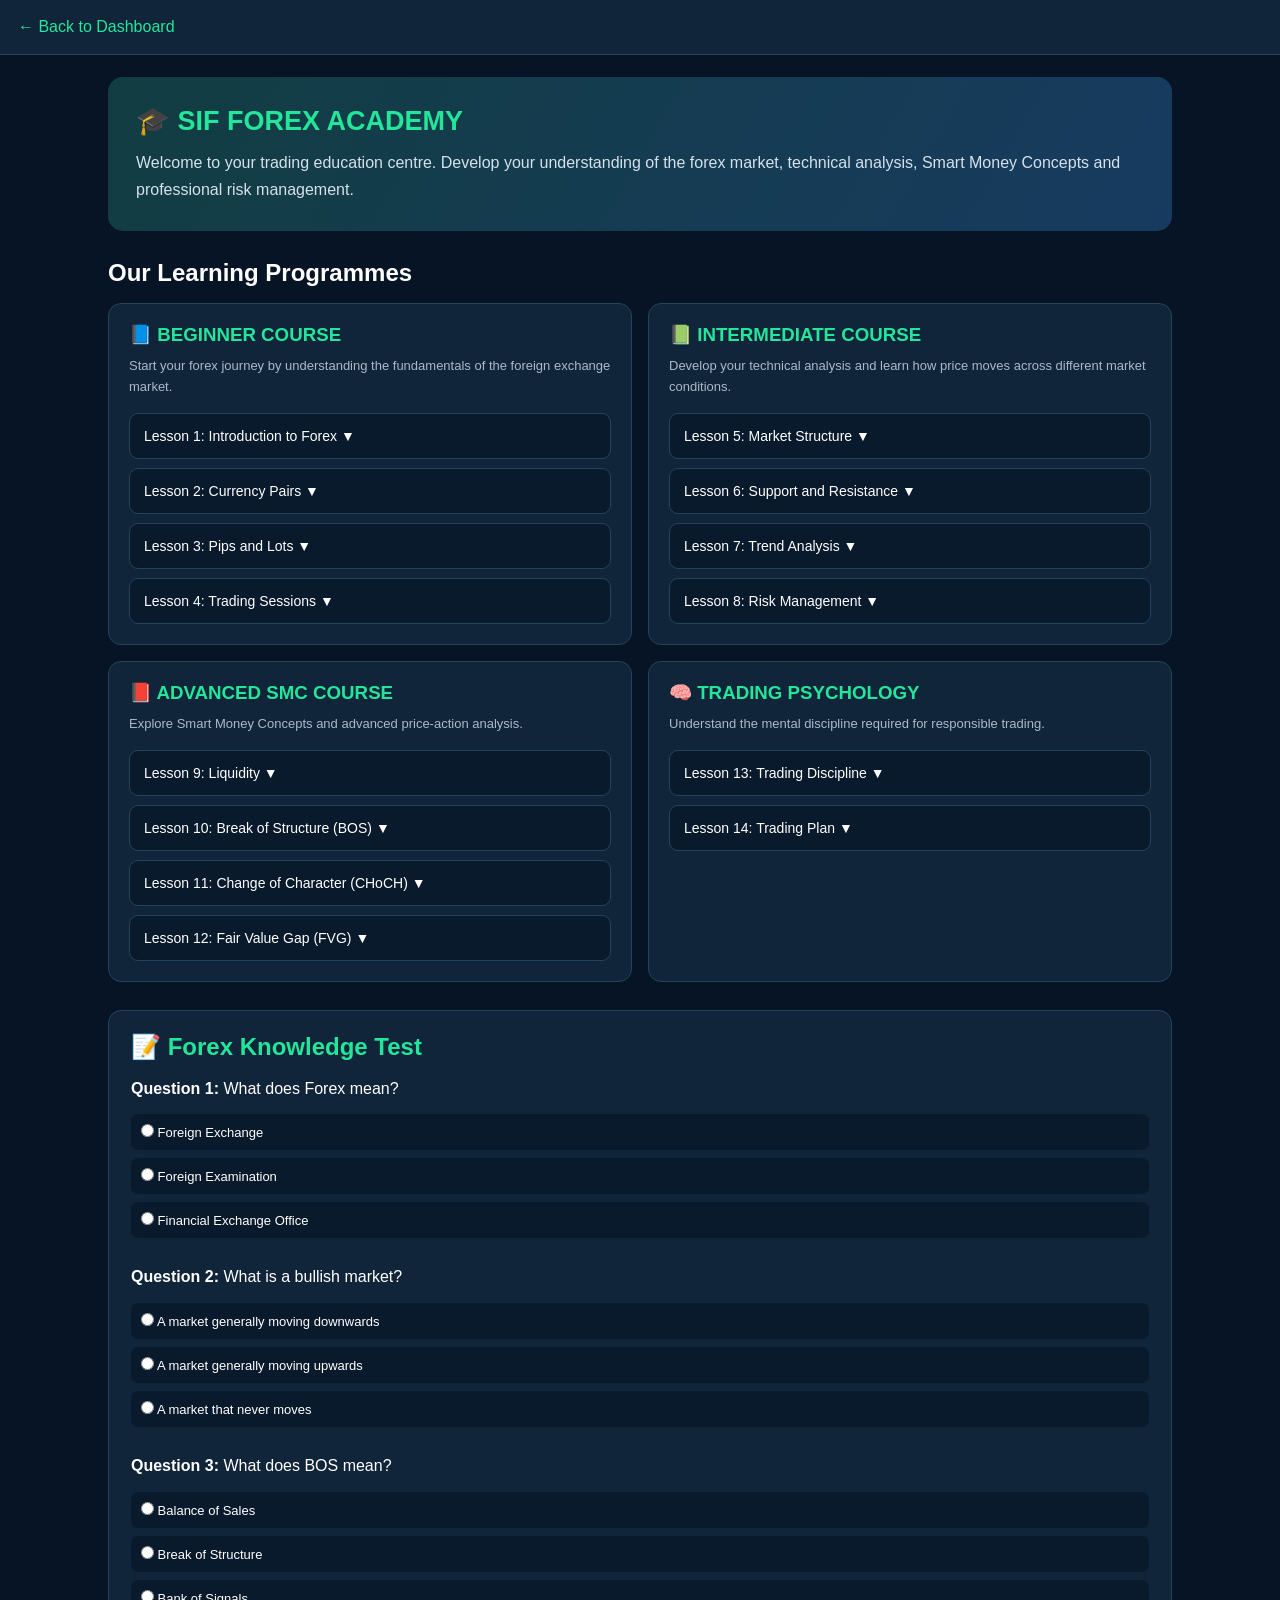
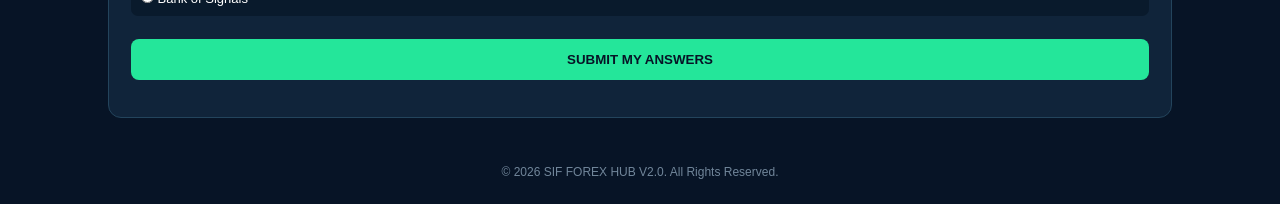
==== academy.html @ 12d7d097 "Add files via upload" ====
<!DOCTYPE html>
<html lang="en">
<head>
<meta charset="UTF-8">
<meta name="viewport" content="width=device-width, initial-scale=1.0">

<title>Forex Academy | SIF FOREX HUB</title>

<style>
* {
    margin: 0;
    padding: 0;
    box-sizing: border-box;
    font-family: Arial, sans-serif;
}

body {
    background: #071426;
    color: white;
}

header {
    background: #10243a;
    padding: 18px;
    border-bottom: 1px solid #23445c;
}

header a {
    color: #24e69a;
    text-decoration: none;
}

.container {
    max-width: 1100px;
    margin: auto;
    padding: 22px 18px;
}

.hero {
    background: linear-gradient(120deg, #123d42, #173b60);
    padding: 28px;
    border-radius: 15px;
    margin-bottom: 28px;
}

.hero h1 {
    color: #24e69a;
    font-size: 27px;
    margin-bottom: 12px;
}

.hero p {
    color: #d5e1eb;
    line-height: 1.7;
}

.section-title {
    margin: 28px 0 16px;
}

.courses {
    display: grid;
    grid-template-columns: repeat(2, 1fr);
    gap: 16px;
}

.course {
    background: #10243a;
    border: 1px solid #23445c;
    border-radius: 13px;
    padding: 20px;
}

.course h3 {
    color: #24e69a;
    margin-bottom: 10px;
}

.course p {
    color: #aabaca;
    font-size: 13px;
    line-height: 1.6;
    margin-bottom: 15px;
}

.lesson {
    background: #091a2c;
    border: 1px solid #23445c;
    border-radius: 9px;
    margin-top: 9px;
    overflow: hidden;
}

.lesson button {
    width: 100%;
    padding: 14px;
    border: none;
    background: transparent;
    color: white;
    text-align: left;
    font-size: 14px;
    cursor: pointer;
}

.lesson button:hover {
    color: #24e69a;
}

.content {
    display: none;
    padding: 14px;
    color: #bdcbd8;
    font-size: 13px;
    line-height: 1.8;
    border-top: 1px solid #23445c;
}

.content h4 {
    color: #24e69a;
    margin: 12px 0 5px;
}

.content ul {
    padding-left: 20px;
}

.quiz {
    background: #10243a;
    padding: 22px;
    border-radius: 13px;
    border: 1px solid #23445c;
    margin-top: 28px;
}

.quiz h2 {
    color: #24e69a;
    margin-bottom: 15px;
}

.quiz p {
    margin-bottom: 13px;
    line-height: 1.6;
}

.quiz label {
    display: block;
    padding: 10px;
    background: #091a2c;
    border-radius: 7px;
    margin: 8px 0;
    cursor: pointer;
    font-size: 13px;
}

.quiz button {
    background: #24e69a;
    color: #071426;
    border: none;
    padding: 13px;
    border-radius: 8px;
    font-weight: bold;
    margin-top: 15px;
    width: 100%;
}

#quizResult {
    margin-top: 15px;
    color: #24e69a;
    line-height: 1.6;
}

footer {
    text-align: center;
    padding: 25px;
    color: #71869a;
    font-size: 12px;
}

@media(max-width:650px) {
    .courses {
        grid-template-columns: 1fr;
    }

    .hero h1 {
        font-size: 23px;
    }
}
</style>
</head>

<body>

<header>
    <a href="dashboard.html">← Back to Dashboard</a>
</header>

<div class="container">

<section class="hero">

    <h1>🎓 SIF FOREX ACADEMY</h1>

    <p>
        Welcome to your trading education centre.
        Develop your understanding of the forex market,
        technical analysis, Smart Money Concepts and
        professional risk management.
    </p>

</section>

<h2 class="section-title">Our Learning Programmes</h2>

<div class="courses">

<!-- BEGINNER -->

<div class="course">

<h3>📘 BEGINNER COURSE</h3>

<p>
Start your forex journey by understanding the
fundamentals of the foreign exchange market.
</p>

<div class="lesson">
<button onclick="toggleLesson(this)">Lesson 1: Introduction to Forex ▼</button>
<div class="content">
<h4>What is Forex?</h4>
Forex means Foreign Exchange. It is the global market
where currencies are exchanged against one another.

<h4>Example</h4>
EUR/USD represents the euro against the US dollar.

<h4>Important Terms</h4>
<ul>
<li>Currency pairs</li>
<li>Base currency</li>
<li>Quote currency</li>
<li>Spread</li>
<li>Leverage</li>
<li>Broker</li>
</ul>
</div>
</div>

<div class="lesson">
<button onclick="toggleLesson(this)">Lesson 2: Currency Pairs ▼</button>
<div class="content">
<h4>Types of Currency Pairs</h4>
<ul>
<li>Major pairs: EUR/USD, GBP/USD, USD/JPY.</li>
<li>Minor pairs: EUR/GBP, EUR/JPY.</li>
<li>Exotic pairs: USD/NGN and USD/TRY.</li>
</ul>

Currency pairs show the value of one currency
relative to another.
</div>
</div>

<div class="lesson">
<button onclick="toggleLesson(this)">Lesson 3: Pips and Lots ▼</button>
<div class="content">
<h4>What is a Pip?</h4>
A pip is a standard unit used to measure price movement.

<h4>What is a Lot?</h4>
A lot describes the size of a forex trade.

<ul>
<li>Standard lot: 100,000 units.</li>
<li>Mini lot: 10,000 units.</li>
<li>Micro lot: 1,000 units.</li>
</ul>
</div>
</div>

<div class="lesson">
<button onclick="toggleLesson(this)">Lesson 4: Trading Sessions ▼</button>
<div class="content">
The four commonly discussed forex trading sessions are:

<ul>
<li>Sydney session.</li>
<li>Tokyo session.</li>
<li>London session.</li>
<li>New York session.</li>
</ul>

Session opening times change with daylight saving
time and should be checked against the relevant
market calendar.
</div>
</div>

</div>

<!-- INTERMEDIATE -->

<div class="course">

<h3>📗 INTERMEDIATE COURSE</h3>

<p>
Develop your technical analysis and learn how
price moves across different market conditions.
</p>

<div class="lesson">
<button onclick="toggleLesson(this)">Lesson 5: Market Structure ▼</button>
<div class="content">
<h4>What is Market Structure?</h4>
Market structure describes how price forms
swing highs and swing lows.

<h4>Uptrend</h4>
Higher Highs (HH) and Higher Lows (HL).

<h4>Downtrend</h4>
Lower Highs (LH) and Lower Lows (LL).

<h4>Ranging Market</h4>
Price moves between support and resistance
without a clear directional trend.
</div>
</div>

<div class="lesson">
<button onclick="toggleLesson(this)">Lesson 6: Support and Resistance ▼</button>
<div class="content">
<h4>Support</h4>
An area where buying interest has previously
prevented or slowed a decline.

<h4>Resistance</h4>
An area where selling interest has previously
prevented or slowed a rise.

These are zones of interest, not guaranteed
reversal points.
</div>
</div>

<div class="lesson">
<button onclick="toggleLesson(this)">Lesson 7: Trend Analysis ▼</button>
<div class="content">
<h4>Three Market Conditions</h4>
<ul>
<li>Bullish trend: generally rising prices.</li>
<li>Bearish trend: generally falling prices.</li>
<li>Sideways market: price moving within a range.</li>
</ul>

Always consider the timeframe when analysing
market direction.
</div>
</div>

<div class="lesson">
<button onclick="toggleLesson(this)">Lesson 8: Risk Management ▼</button>
<div class="content">
<h4>Why Risk Management Matters</h4>
Risk management helps control potential losses.

Important principles:

<ul>
<li>Know your risk before entering a trade.</li>
<li>Use an appropriate stop loss.</li>
<li>Avoid excessive leverage.</li>
<li>Do not risk money you cannot afford to lose.</li>
<li>Maintain a trading journal.</li>
</ul>
</div>
</div>

</div>

<!-- ADVANCED SMC -->

<div class="course">

<h3>📕 ADVANCED SMC COURSE</h3>

<p>
Explore Smart Money Concepts and advanced
price-action analysis.
</p>

<div class="lesson">
<button onclick="toggleLesson(this)">Lesson 9: Liquidity ▼</button>
<div class="content">
<h4>What is Liquidity?</h4>
In trading analysis, liquidity refers to areas where
orders may be concentrated.

<h4>Common Liquidity Areas</h4>
<ul>
<li>Equal highs.</li>
<li>Equal lows.</li>
<li>Previous day high.</li>
<li>Previous day low.</li>
<li>Previous swing highs and lows.</li>
</ul>
</div>
</div>

<div class="lesson">
<button onclick="toggleLesson(this)">Lesson 10: Break of Structure (BOS) ▼</button>
<div class="content">
<h4>What is BOS?</h4>
Break of Structure describes price breaking an
important swing level in the direction of the
existing market structure.

It can provide evidence of continuation,
but context and confirmation matter.
</div>
</div>

<div class="lesson">
<button onclick="toggleLesson(this)">Lesson 11: Change of Character (CHoCH) ▼</button>
<div class="content">
<h4>What is CHoCH?</h4>
Change of Character describes a potential
shift in price behaviour when price breaks
a significant swing point against the previous
direction.

It may indicate a possible change in market
direction, but does not guarantee one.
</div>
</div>

<div class="lesson">
<button onclick="toggleLesson(this)">Lesson 12: Fair Value Gap (FVG) ▼</button>
<div class="content">
<h4>What is FVG?</h4>
A Fair Value Gap is a three-candle price pattern
that traders interpret as an imbalance in price
delivery.

<h4>Types</h4>
<ul>
<li>Bullish FVG.</li>
<li>Bearish FVG.</li>
</ul>

Traders may study these areas as potential
zones of interest.
</div>
</div>

</div>

<!-- PSYCHOLOGY -->

<div class="course">

<h3>🧠 TRADING PSYCHOLOGY</h3>

<p>
Understand the mental discipline required
for responsible trading.
</p>

<div class="lesson">
<button onclick="toggleLesson(this)">Lesson 13: Trading Discipline ▼</button>
<div class="content">
Discipline means following a trading plan
rather than making emotional decisions.

Important habits:

<ul>
<li>Follow your trading rules.</li>
<li>Avoid revenge trading.</li>
<li>Accept that losses are part of trading.</li>
<li>Do not chase the market.</li>
<li>Review your performance regularly.</li>
</ul>
</div>
</div>

<div class="lesson">
<button onclick="toggleLesson(this)">Lesson 14: Trading Plan ▼</button>
<div class="content">
A trading plan should contain:

<ul>
<li>Trading strategy.</li>
<li>Preferred currency pairs.</li>
<li>Trading sessions.</li>
<li>Entry conditions.</li>
<li>Stop-loss rules.</li>
<li>Take-profit rules.</li>
<li>Risk limits.</li>
</ul>
</div>
</div>

</div>

</div>

<!-- QUIZ -->

<section class="quiz">

<h2>📝 Forex Knowledge Test</h2>

<p><strong>Question 1:</strong> What does Forex mean?</p>

<label>
<input type="radio" name="q1" value="a">
 Foreign Exchange
</label>

<label>
<input type="radio" name="q1" value="b">
 Foreign Examination
</label>

<label>
<input type="radio" name="q1" value="c">
 Financial Exchange Office
</label>

<br>

<p><strong>Question 2:</strong> What is a bullish market?</p>

<label>
<input type="radio" name="q2" value="a">
 A market generally moving downwards
</label>

<label>
<input type="radio" name="q2" value="b">
 A market generally moving upwards
</label>

<label>
<input type="radio" name="q2" value="c">
 A market that never moves
</label>

<br>

<p><strong>Question 3:</strong> What does BOS mean?</p>

<label>
<input type="radio" name="q3" value="a">
 Balance of Sales
</label>

<label>
<input type="radio" name="q3" value="b">
 Break of Structure
</label>

<label>
<input type="radio" name="q3" value="c">
 Bank of Signals
</label>

<button onclick="checkQuiz()">SUBMIT MY ANSWERS</button>

<div id="quizResult"></div>

</section>

</div>

<footer>
© 2026 SIF FOREX HUB V2.0. All Rights Reserved.
</footer>

<script>

function toggleLesson(button) {

    const content = button.nextElementSibling;

    if (content.style.display === "block") {
        content.style.display = "none";
    } else {
        content.style.display = "block";
    }

}

function checkQuiz() {

    const answers = {
        q1: "a",
        q2: "b",
        q3: "b"
    };

    let score = 0;
    let unanswered = 0;

    for (let question in answers) {

        const selected = document.querySelector(
            'input[name="' + question + '"]:checked'
        );

        if (!selected) {
            unanswered++;
        } else if (selected.value === answers[question]) {
            score++;
        }

    }

    const result = document.getElementById("quizResult");

    if (unanswered > 0) {
        result.textContent =
        "Please answer all three questions before submitting.";
        return;
    }

    result.innerHTML =
        "Your Score: <strong>" + score +
        "/3</strong><br>" +
        (score === 3
        ? "Excellent work! You passed this test. 🎉"
        : "Keep studying and try again. Learning takes practice!");

}

</script>

</body>
</html>
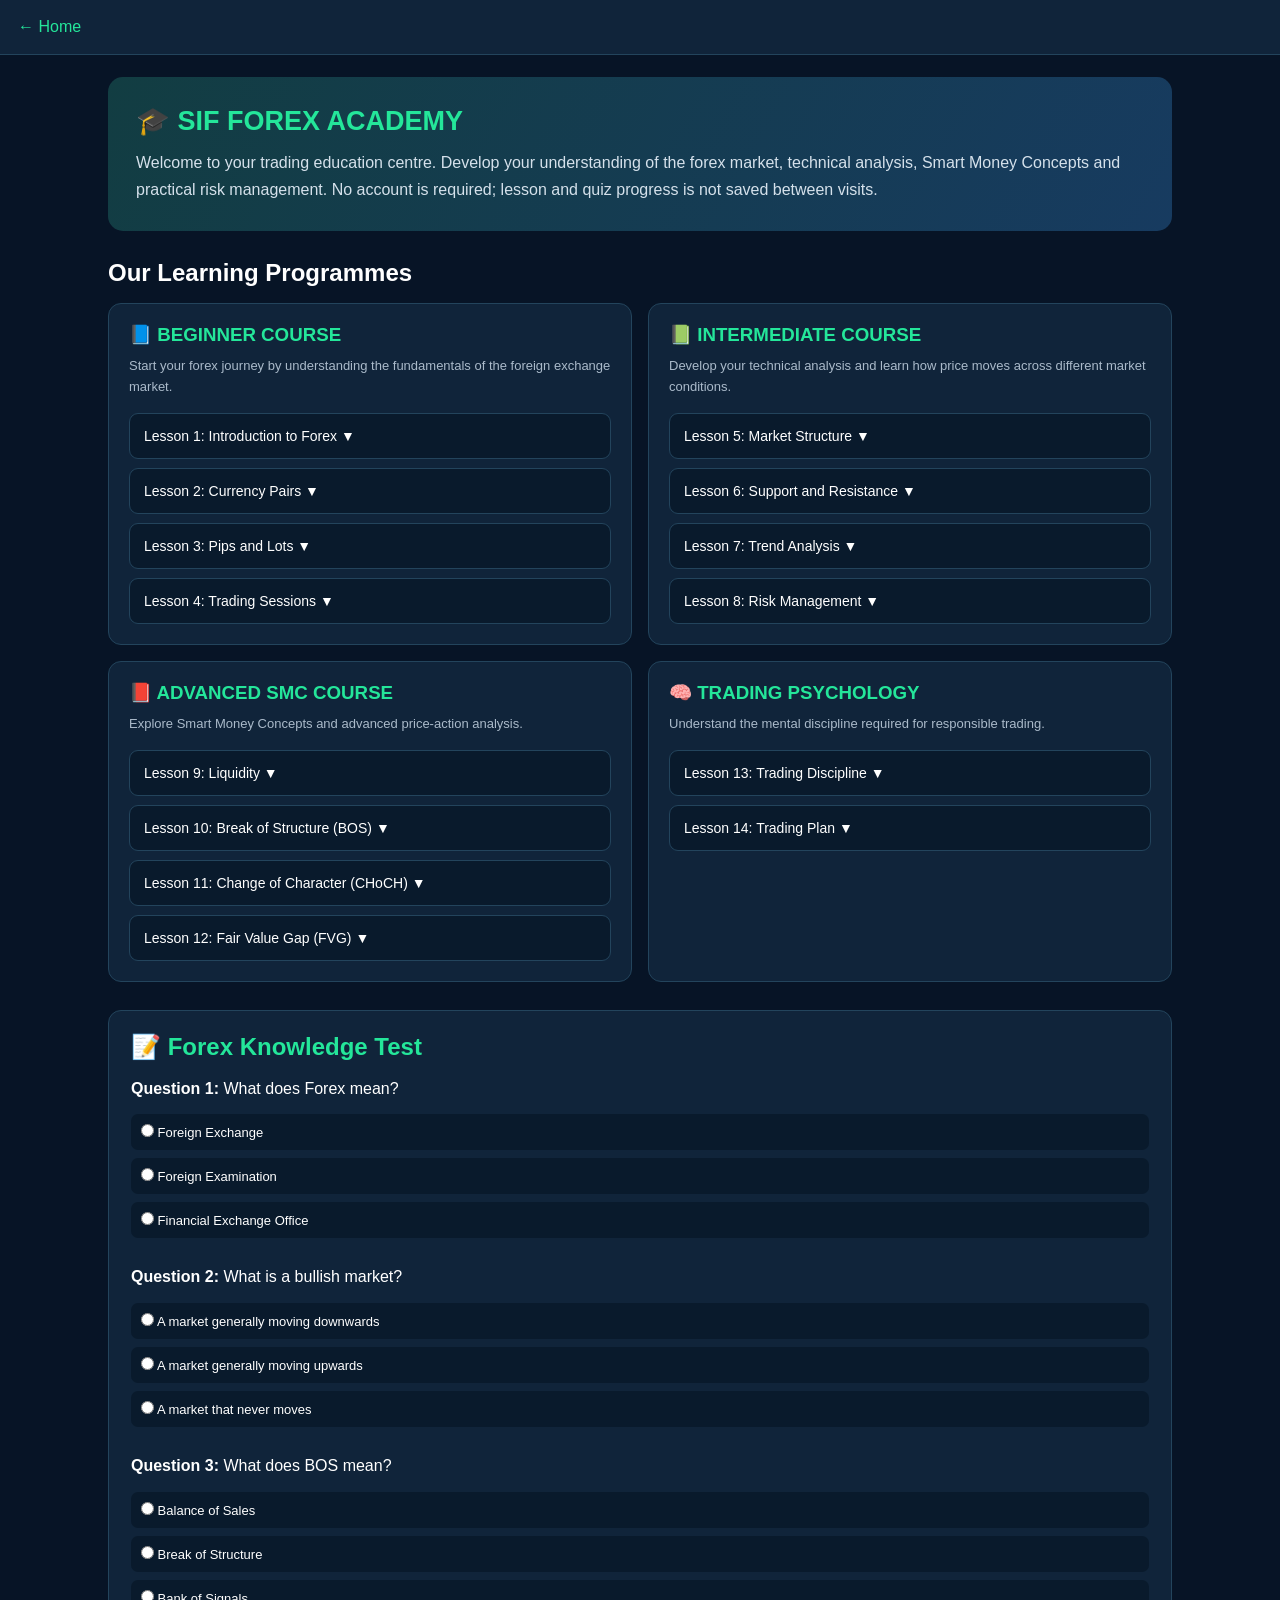
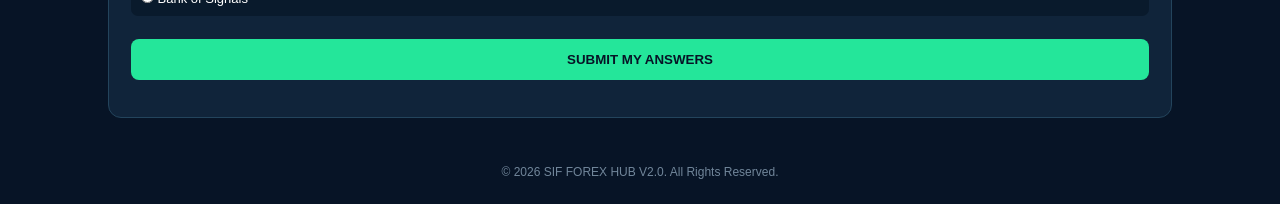
==== commit 09f3fcc0: "Make learning resources guest-accessible and secure account pages" ====
--- a/academy.html
+++ b/academy.html
@@ -191,7 +191,7 @@
 <body>
 
 <header>
-    <a href="dashboard.html">← Back to Dashboard</a>
+    <a href="index.html">← Home</a>
 </header>
 
 <div class="container">
@@ -204,7 +204,8 @@
         Welcome to your trading education centre.
         Develop your understanding of the forex market,
         technical analysis, Smart Money Concepts and
-        professional risk management.
+        practical risk management. No account is required;
+        lesson and quiz progress is not saved between visits.
     </p>
 
 </section>
@@ -569,7 +570,7 @@
 
 <button onclick="checkQuiz()">SUBMIT MY ANSWERS</button>
 
-<div id="quizResult"></div>
+<div id="quizResult" role="status" aria-live="polite" aria-atomic="true"></div>
 
 </section>
 
@@ -582,16 +583,21 @@
 <script>
 
 function toggleLesson(button) {
-
     const content = button.nextElementSibling;
-
-    if (content.style.display === "block") {
-        content.style.display = "none";
-    } else {
-        content.style.display = "block";
-    }
-
-}
+    const isOpen = button.getAttribute("aria-expanded") === "true";
+    button.setAttribute("aria-expanded", String(!isOpen));
+    content.hidden = isOpen;
+    content.style.display = isOpen ? "none" : "block";
+}
+
+document.querySelectorAll(".lesson > button").forEach((button, index) => {
+    const content = button.nextElementSibling;
+    if (!content) return;
+    content.id = "lesson-content-" + (index + 1);
+    content.hidden = true;
+    button.setAttribute("aria-controls", content.id);
+    button.setAttribute("aria-expanded", "false");
+});
 
 function checkQuiz() {
 
@@ -638,4 +644,4 @@
 </script>
 
 </body>
-</html>+</html>
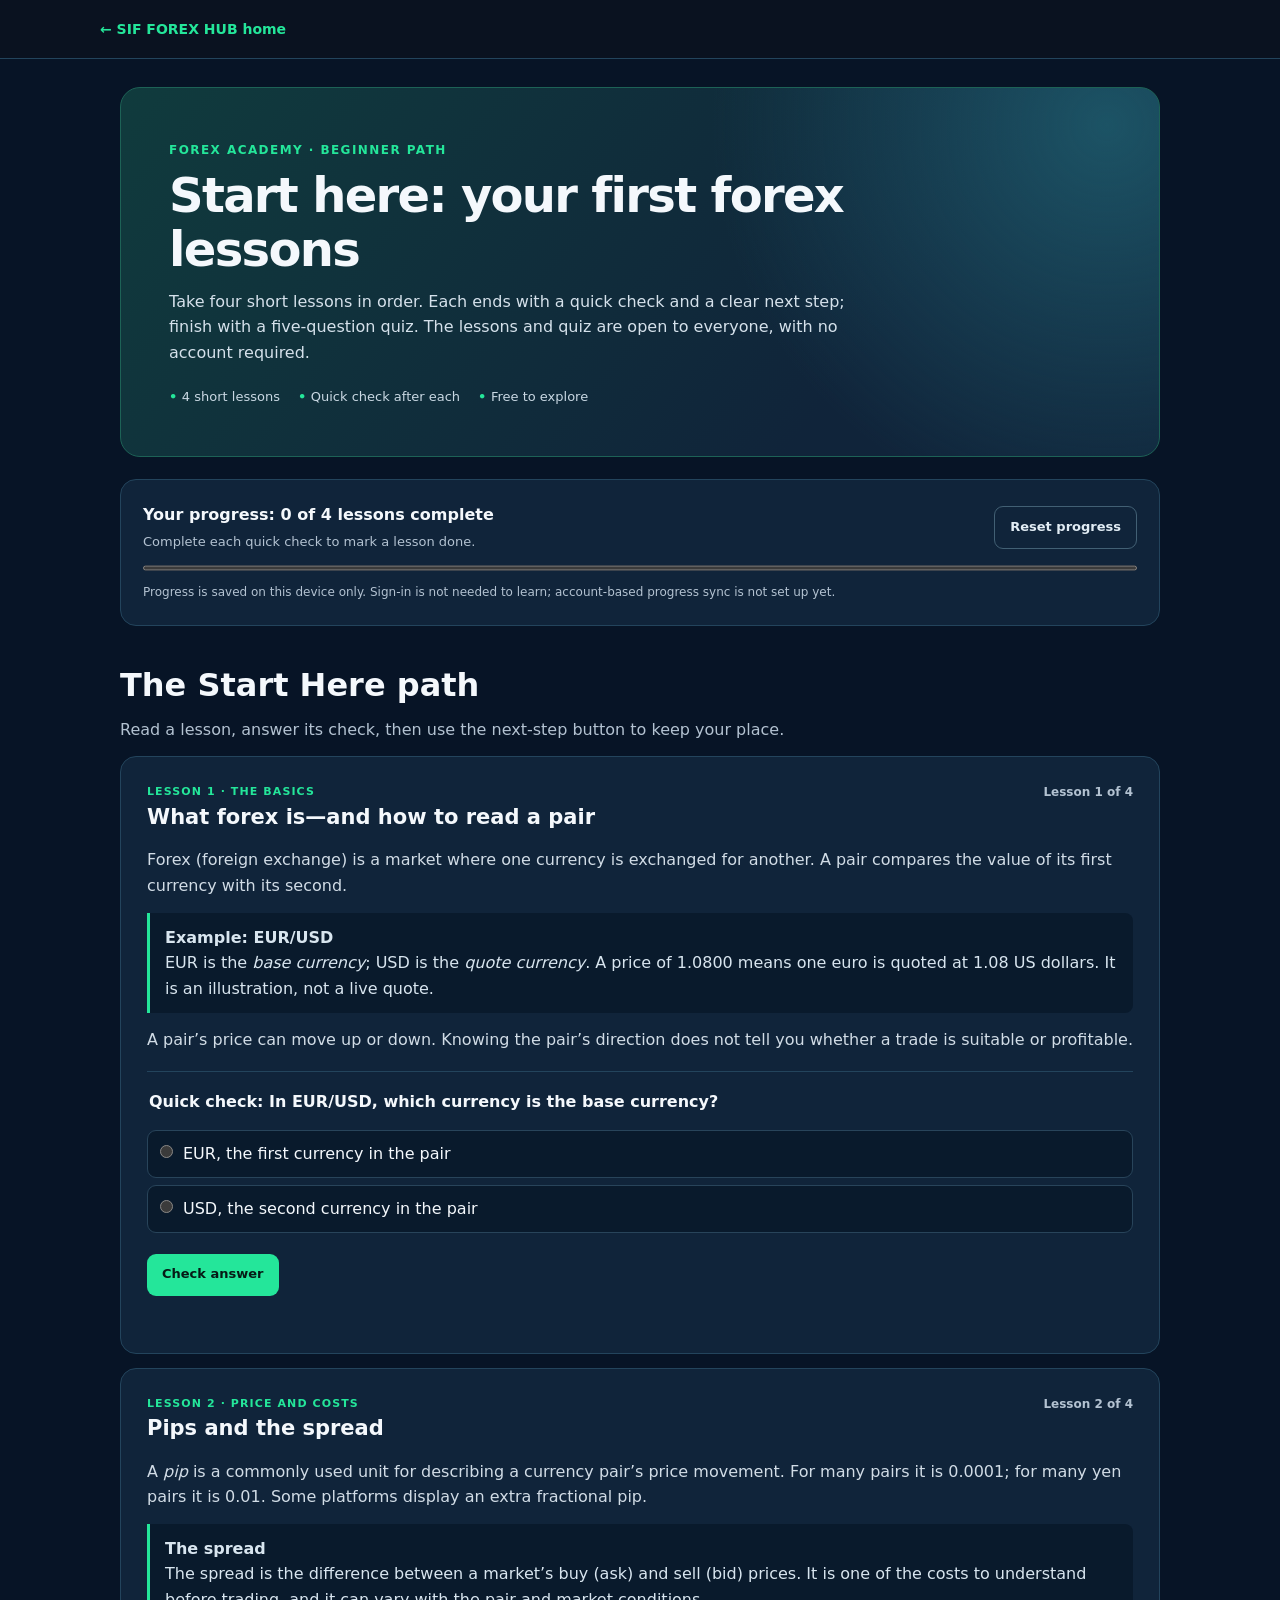
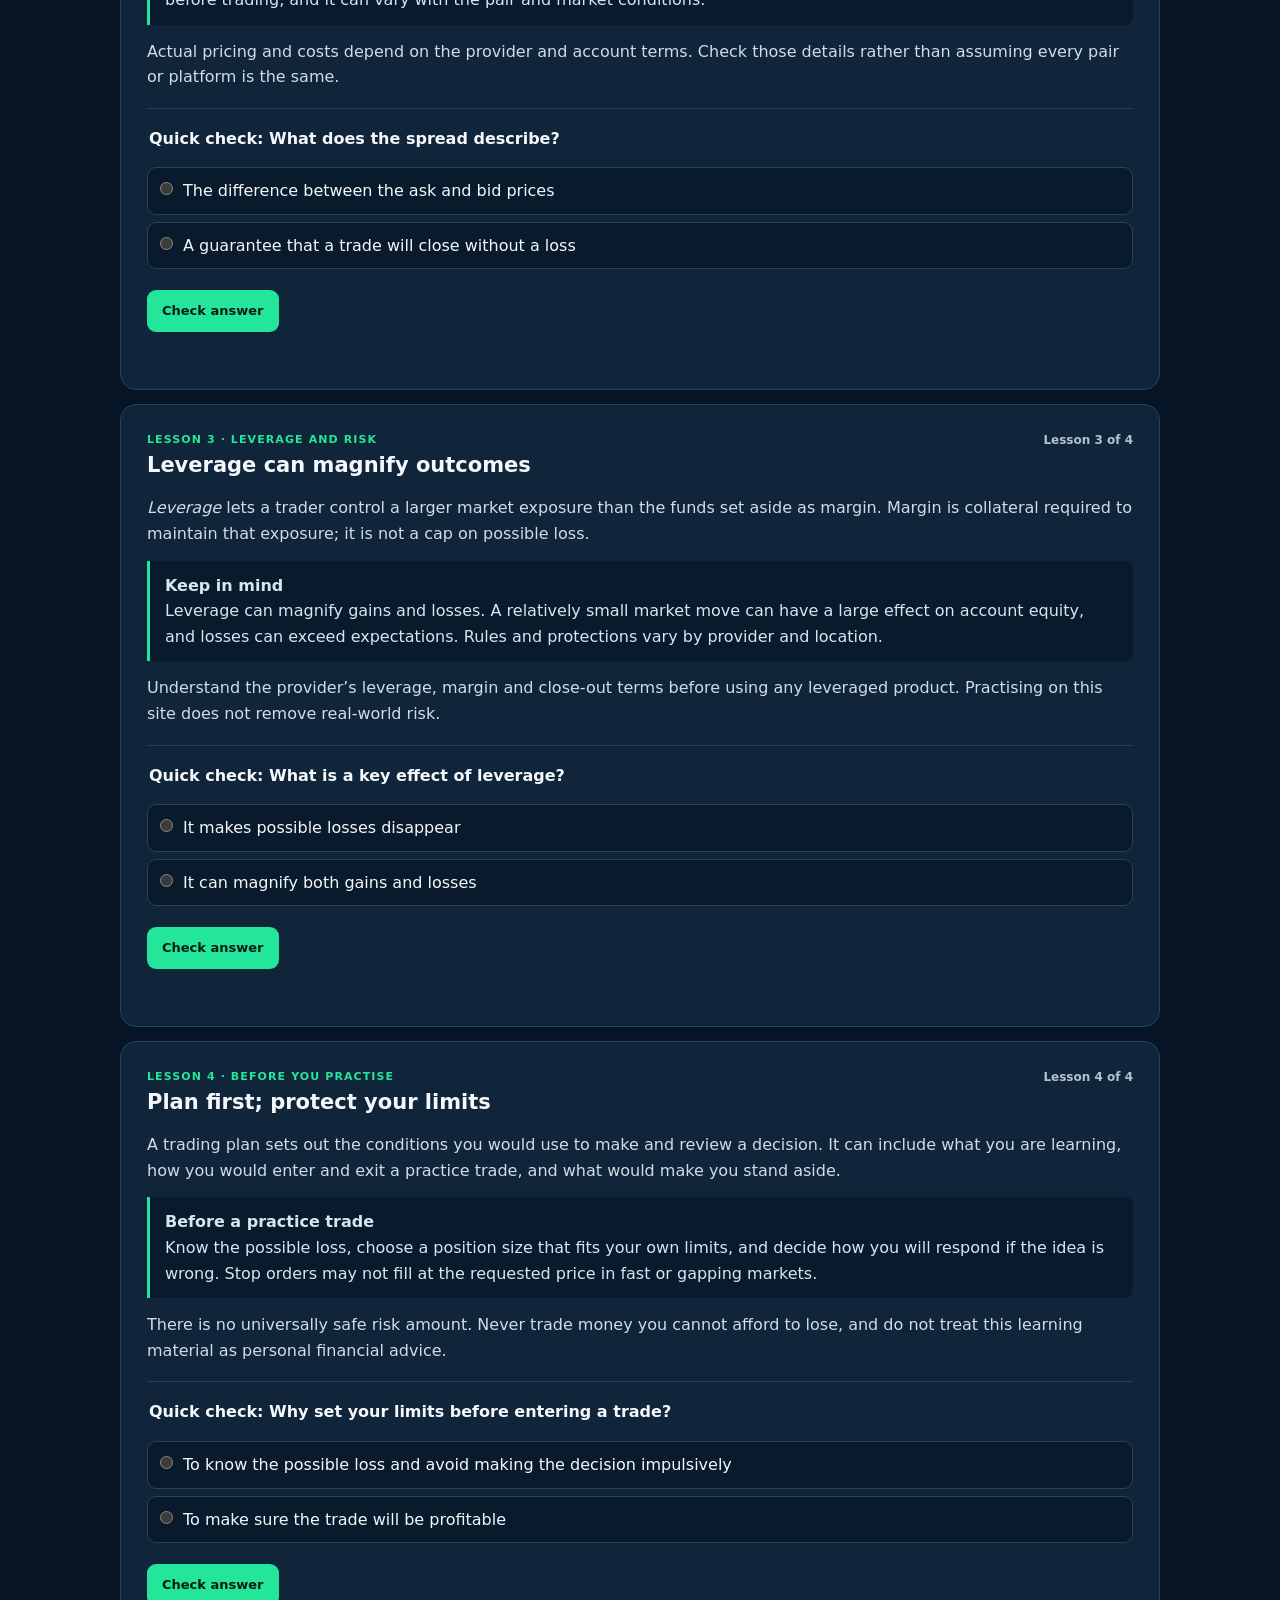
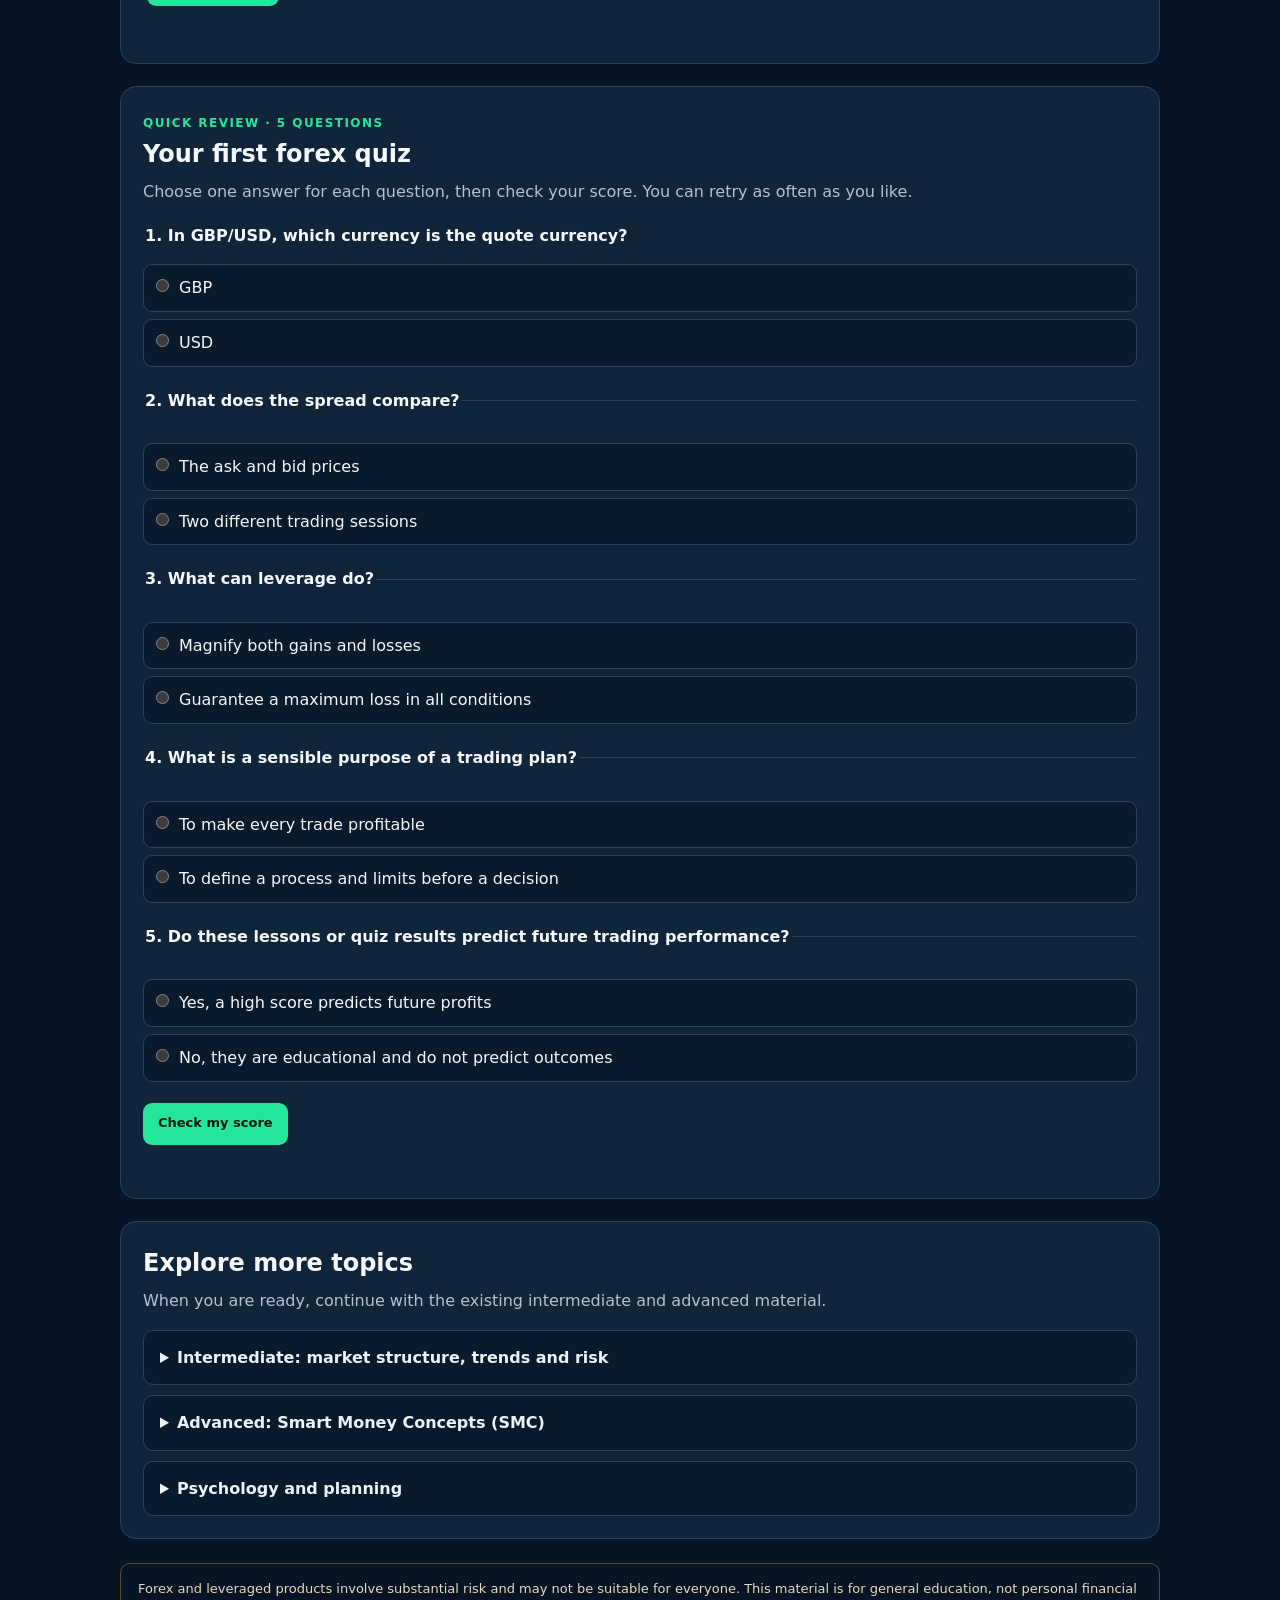
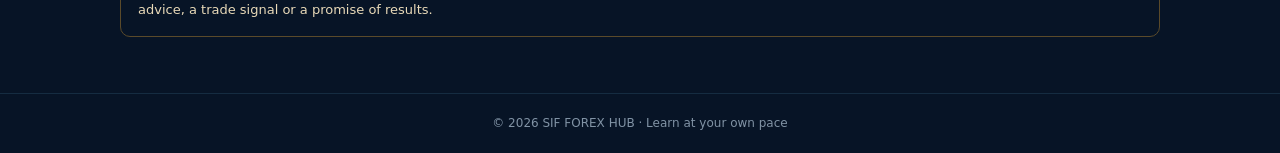
==== commit 9c8ef3e3: "Add guided Start Here academy path" ====
--- a/academy.html
+++ b/academy.html
@@ -3,645 +3,443 @@
 <head>
 <meta charset="UTF-8">
 <meta name="viewport" content="width=device-width, initial-scale=1.0">
-
-<title>Forex Academy | SIF FOREX HUB</title>
-
+<meta name="description" content="Start learning forex with four short beginner lessons, quick checks and a short quiz. Open to everyone; no account required.">
+<title>Start Here: Forex Academy | SIF FOREX HUB</title>
 <style>
-* {
+:root {
+    color-scheme: dark;
+    --page: #071426;
+    --panel: #10243a;
+    --panel-deep: #091a2c;
+    --line: #23445c;
+    --text: #f4f8fc;
+    --muted: #b3c2d1;
+    --accent: #24e69a;
+    --accent-dark: #073b31;
+    --warning: #ffd58a;
+}
+* { box-sizing: border-box; }
+html { scroll-behavior: smooth; }
+body {
     margin: 0;
-    padding: 0;
-    box-sizing: border-box;
-    font-family: Arial, sans-serif;
-}
-
-body {
-    background: #071426;
-    color: white;
-}
-
-header {
-    background: #10243a;
-    padding: 18px;
-    border-bottom: 1px solid #23445c;
-}
-
-header a {
-    color: #24e69a;
-    text-decoration: none;
-}
-
-.container {
-    max-width: 1100px;
-    margin: auto;
-    padding: 22px 18px;
-}
-
+    background: var(--page);
+    color: var(--text);
+    font-family: Inter, ui-sans-serif, system-ui, -apple-system, BlinkMacSystemFont, "Segoe UI", sans-serif;
+    line-height: 1.6;
+}
+a { color: var(--accent); }
+a:focus-visible, button:focus-visible, input:focus-visible, summary:focus-visible {
+    outline: 3px solid #9af5cf;
+    outline-offset: 3px;
+}
+.site-header {
+    padding: 16px max(20px, calc((100% - 1080px) / 2));
+    background: #0a1220;
+    border-bottom: 1px solid var(--line);
+}
+.site-header a { font-size: 14px; font-weight: 700; text-decoration: none; }
+.container { width: min(100% - 32px, 1040px); margin: 0 auto; padding: 28px 0 56px; }
 .hero {
-    background: linear-gradient(120deg, #123d42, #173b60);
-    padding: 28px;
-    border-radius: 15px;
-    margin-bottom: 28px;
-}
-
-.hero h1 {
-    color: #24e69a;
-    font-size: 27px;
-    margin-bottom: 12px;
-}
-
-.hero p {
-    color: #d5e1eb;
-    line-height: 1.7;
-}
-
-.section-title {
-    margin: 28px 0 16px;
-}
-
-.courses {
-    display: grid;
-    grid-template-columns: repeat(2, 1fr);
-    gap: 16px;
-}
-
-.course {
-    background: #10243a;
-    border: 1px solid #23445c;
-    border-radius: 13px;
-    padding: 20px;
-}
-
-.course h3 {
-    color: #24e69a;
-    margin-bottom: 10px;
-}
-
-.course p {
-    color: #aabaca;
+    position: relative;
+    overflow: hidden;
+    padding: clamp(24px, 5vw, 48px);
+    border: 1px solid #1d6256;
+    border-radius: 20px;
+    background: radial-gradient(circle at 95% 10%, #1c5365 0, transparent 38%), linear-gradient(130deg, #103b3d, #10243a 72%);
+}
+.eyebrow { color: var(--accent); font-size: 12px; font-weight: 800; letter-spacing: .12em; text-transform: uppercase; }
+.hero h1 { max-width: 720px; margin: 8px 0 12px; font-size: clamp(30px, 5vw, 48px); line-height: 1.12; letter-spacing: -.035em; }
+.hero p { max-width: 690px; margin: 0; color: #d5e1eb; }
+.hero-note { display: flex; flex-wrap: wrap; gap: 8px 18px; margin-top: 22px; color: #c9d8e3; font-size: 13px; }
+.hero-note span::before { content: "• "; color: var(--accent); font-weight: 900; }
+.section-heading { margin: 34px 0 14px; }
+.section-heading h2 { margin: 0; font-size: clamp(23px, 4vw, 32px); }
+.section-heading p { margin: 6px 0 0; color: var(--muted); }
+.path-summary, .quiz, .more-topics { margin-top: 22px; padding: 22px; background: var(--panel); border: 1px solid var(--line); border-radius: 16px; }
+.path-summary { display: grid; grid-template-columns: minmax(0, 1fr) auto; gap: 10px 24px; align-items: center; }
+.path-summary strong { display: block; }
+.progress-caption { color: var(--muted); font-size: 13px; }
+progress { width: 100%; height: 10px; grid-column: 1 / -1; accent-color: var(--accent); }
+progress::-webkit-progress-bar { background: #071426; border-radius: 99px; }
+progress::-webkit-progress-value { background: var(--accent); border-radius: 99px; }
+progress::-moz-progress-bar { background: var(--accent); border-radius: 99px; }
+.storage-note { grid-column: 1 / -1; margin: 0; color: var(--muted); font-size: 12px; }
+.reset-button, .check-button, .continue-button, .quiz-submit {
+    min-height: 42px;
+    border: 0;
+    border-radius: 9px;
+    padding: 10px 15px;
+    font: inherit;
     font-size: 13px;
-    line-height: 1.6;
-    margin-bottom: 15px;
-}
-
-.lesson {
-    background: #091a2c;
-    border: 1px solid #23445c;
-    border-radius: 9px;
-    margin-top: 9px;
-    overflow: hidden;
-}
-
-.lesson button {
-    width: 100%;
-    padding: 14px;
-    border: none;
-    background: transparent;
-    color: white;
-    text-align: left;
-    font-size: 14px;
+    font-weight: 800;
     cursor: pointer;
 }
-
-.lesson button:hover {
-    color: #24e69a;
-}
-
-.content {
-    display: none;
-    padding: 14px;
-    color: #bdcbd8;
-    font-size: 13px;
-    line-height: 1.8;
-    border-top: 1px solid #23445c;
-}
-
-.content h4 {
-    color: #24e69a;
-    margin: 12px 0 5px;
-}
-
-.content ul {
-    padding-left: 20px;
-}
-
-.quiz {
-    background: #10243a;
-    padding: 22px;
-    border-radius: 13px;
-    border: 1px solid #23445c;
-    margin-top: 28px;
-}
-
-.quiz h2 {
-    color: #24e69a;
-    margin-bottom: 15px;
-}
-
-.quiz p {
-    margin-bottom: 13px;
-    line-height: 1.6;
-}
-
-.quiz label {
-    display: block;
-    padding: 10px;
-    background: #091a2c;
-    border-radius: 7px;
-    margin: 8px 0;
-    cursor: pointer;
-    font-size: 13px;
-}
-
-.quiz button {
-    background: #24e69a;
-    color: #071426;
-    border: none;
-    padding: 13px;
-    border-radius: 8px;
-    font-weight: bold;
-    margin-top: 15px;
-    width: 100%;
-}
-
-#quizResult {
-    margin-top: 15px;
-    color: #24e69a;
-    line-height: 1.6;
-}
-
-footer {
-    text-align: center;
-    padding: 25px;
-    color: #71869a;
-    font-size: 12px;
-}
-
-@media(max-width:650px) {
-    .courses {
-        grid-template-columns: 1fr;
-    }
-
-    .hero h1 {
-        font-size: 23px;
-    }
-}
+.reset-button { border: 1px solid #426074; background: transparent; color: #e2edf5; }
+.reset-button:hover { border-color: var(--accent); color: var(--accent); }
+.lesson-list { display: grid; gap: 14px; }
+.lesson-card { padding: clamp(18px, 3vw, 26px); border: 1px solid var(--line); border-radius: 16px; background: var(--panel); scroll-margin-top: 18px; }
+.lesson-card.is-complete { border-color: #277c67; }
+.lesson-topline { display: flex; justify-content: space-between; align-items: flex-start; gap: 16px; }
+.step-label { display: block; color: var(--accent); font-size: 11px; font-weight: 800; letter-spacing: .1em; text-transform: uppercase; }
+.lesson-card h3 { margin: 3px 0 8px; font-size: 21px; line-height: 1.3; }
+.lesson-state { flex: 0 0 auto; color: var(--muted); font-size: 12px; font-weight: 700; }
+.lesson-card.is-complete .lesson-state { color: var(--accent); }
+.lesson-copy { color: #d1dce6; }
+.lesson-copy p { margin: 8px 0; }
+.example { margin: 14px 0; padding: 12px 15px; border-left: 3px solid var(--accent); border-radius: 0 8px 8px 0; background: var(--panel-deep); color: #d8e5ef; }
+.quick-check { margin-top: 18px; padding-top: 17px; border-top: 1px solid var(--line); }
+.quick-check fieldset, .quiz fieldset { min-width: 0; margin: 0 0 14px; padding: 0; border: 0; }
+.quick-check legend, .quiz legend { margin-bottom: 9px; font-weight: 750; }
+.answer-option { display: flex; gap: 10px; align-items: flex-start; margin: 7px 0; padding: 10px 12px; border: 1px solid #28445a; border-radius: 9px; background: var(--panel-deep); cursor: pointer; }
+.answer-option:hover { border-color: #4d7a8c; }
+.answer-option input { margin: 4px 0 0; accent-color: var(--accent); }
+.check-button, .quiz-submit { background: var(--accent); color: #061b16; }
+.check-button:hover, .quiz-submit:hover, .continue-button:hover { filter: brightness(1.08); }
+.check-feedback, #quiz-result { min-height: 1.5em; margin: 10px 0 0; color: #c6d6e3; font-size: 14px; }
+.check-feedback.is-correct { color: var(--accent); }
+.check-feedback.is-retry { color: var(--warning); }
+.continue-button { display: block; margin-top: 12px; background: #d7f5e8; color: #07291e; }
+.quiz h2 { margin: 0 0 6px; font-size: 24px; }
+.quiz-intro { margin: 0 0 18px; color: var(--muted); }
+.quiz fieldset + fieldset { padding-top: 14px; border-top: 1px solid var(--line); }
+.more-topics > h2 { margin: 0 0 6px; font-size: 24px; }
+.more-topics > p { margin: 0 0 16px; color: var(--muted); }
+.topic-group { margin-top: 10px; padding: 14px 16px; border: 1px solid var(--line); border-radius: 10px; background: var(--panel-deep); }
+.topic-group summary { color: #eaf3f8; font-weight: 750; cursor: pointer; }
+.topic-group ul { margin: 12px 0 0; padding-left: 22px; color: #c4d2de; }
+.topic-group li + li { margin-top: 8px; }
+.disclaimer { margin: 24px 0 0; padding: 15px 17px; border: 1px solid #5a4a2a; border-radius: 10px; color: #e8d9b8; font-size: 13px; }
+footer { padding: 20px; border-top: 1px solid #152c41; color: #8193a5; text-align: center; font-size: 12px; }
+[hidden] { display: none !important; }
+@media (max-width: 620px) {
+    .container { width: min(100% - 24px, 1040px); padding-top: 16px; }
+    .site-header { padding: 14px 16px; }
+    .path-summary { grid-template-columns: 1fr; }
+    progress, .storage-note { grid-column: 1; }
+    .reset-button { justify-self: start; }
+    .lesson-topline { gap: 8px; }
+}
+@media (prefers-reduced-motion: reduce) { html { scroll-behavior: auto; } }
 </style>
 </head>
-
 <body>
-
-<header>
-    <a href="index.html">← Home</a>
+<header class="site-header">
+    <a href="index.html">← SIF FOREX HUB home</a>
 </header>
-
-<div class="container">
-
-<section class="hero">
-
-    <h1>🎓 SIF FOREX ACADEMY</h1>
-
-    <p>
-        Welcome to your trading education centre.
-        Develop your understanding of the forex market,
-        technical analysis, Smart Money Concepts and
-        practical risk management. No account is required;
-        lesson and quiz progress is not saved between visits.
-    </p>
-
-</section>
-
-<h2 class="section-title">Our Learning Programmes</h2>
-
-<div class="courses">
-
-<!-- BEGINNER -->
-
-<div class="course">
-
-<h3>📘 BEGINNER COURSE</h3>
-
-<p>
-Start your forex journey by understanding the
-fundamentals of the foreign exchange market.
-</p>
-
-<div class="lesson">
-<button onclick="toggleLesson(this)">Lesson 1: Introduction to Forex ▼</button>
-<div class="content">
-<h4>What is Forex?</h4>
-Forex means Foreign Exchange. It is the global market
-where currencies are exchanged against one another.
-
-<h4>Example</h4>
-EUR/USD represents the euro against the US dollar.
-
-<h4>Important Terms</h4>
-<ul>
-<li>Currency pairs</li>
-<li>Base currency</li>
-<li>Quote currency</li>
-<li>Spread</li>
-<li>Leverage</li>
-<li>Broker</li>
-</ul>
-</div>
-</div>
-
-<div class="lesson">
-<button onclick="toggleLesson(this)">Lesson 2: Currency Pairs ▼</button>
-<div class="content">
-<h4>Types of Currency Pairs</h4>
-<ul>
-<li>Major pairs: EUR/USD, GBP/USD, USD/JPY.</li>
-<li>Minor pairs: EUR/GBP, EUR/JPY.</li>
-<li>Exotic pairs: USD/NGN and USD/TRY.</li>
-</ul>
-
-Currency pairs show the value of one currency
-relative to another.
-</div>
-</div>
-
-<div class="lesson">
-<button onclick="toggleLesson(this)">Lesson 3: Pips and Lots ▼</button>
-<div class="content">
-<h4>What is a Pip?</h4>
-A pip is a standard unit used to measure price movement.
-
-<h4>What is a Lot?</h4>
-A lot describes the size of a forex trade.
-
-<ul>
-<li>Standard lot: 100,000 units.</li>
-<li>Mini lot: 10,000 units.</li>
-<li>Micro lot: 1,000 units.</li>
-</ul>
-</div>
-</div>
-
-<div class="lesson">
-<button onclick="toggleLesson(this)">Lesson 4: Trading Sessions ▼</button>
-<div class="content">
-The four commonly discussed forex trading sessions are:
-
-<ul>
-<li>Sydney session.</li>
-<li>Tokyo session.</li>
-<li>London session.</li>
-<li>New York session.</li>
-</ul>
-
-Session opening times change with daylight saving
-time and should be checked against the relevant
-market calendar.
-</div>
-</div>
-
-</div>
-
-<!-- INTERMEDIATE -->
-
-<div class="course">
-
-<h3>📗 INTERMEDIATE COURSE</h3>
-
-<p>
-Develop your technical analysis and learn how
-price moves across different market conditions.
-</p>
-
-<div class="lesson">
-<button onclick="toggleLesson(this)">Lesson 5: Market Structure ▼</button>
-<div class="content">
-<h4>What is Market Structure?</h4>
-Market structure describes how price forms
-swing highs and swing lows.
-
-<h4>Uptrend</h4>
-Higher Highs (HH) and Higher Lows (HL).
-
-<h4>Downtrend</h4>
-Lower Highs (LH) and Lower Lows (LL).
-
-<h4>Ranging Market</h4>
-Price moves between support and resistance
-without a clear directional trend.
-</div>
-</div>
-
-<div class="lesson">
-<button onclick="toggleLesson(this)">Lesson 6: Support and Resistance ▼</button>
-<div class="content">
-<h4>Support</h4>
-An area where buying interest has previously
-prevented or slowed a decline.
-
-<h4>Resistance</h4>
-An area where selling interest has previously
-prevented or slowed a rise.
-
-These are zones of interest, not guaranteed
-reversal points.
-</div>
-</div>
-
-<div class="lesson">
-<button onclick="toggleLesson(this)">Lesson 7: Trend Analysis ▼</button>
-<div class="content">
-<h4>Three Market Conditions</h4>
-<ul>
-<li>Bullish trend: generally rising prices.</li>
-<li>Bearish trend: generally falling prices.</li>
-<li>Sideways market: price moving within a range.</li>
-</ul>
-
-Always consider the timeframe when analysing
-market direction.
-</div>
-</div>
-
-<div class="lesson">
-<button onclick="toggleLesson(this)">Lesson 8: Risk Management ▼</button>
-<div class="content">
-<h4>Why Risk Management Matters</h4>
-Risk management helps control potential losses.
-
-Important principles:
-
-<ul>
-<li>Know your risk before entering a trade.</li>
-<li>Use an appropriate stop loss.</li>
-<li>Avoid excessive leverage.</li>
-<li>Do not risk money you cannot afford to lose.</li>
-<li>Maintain a trading journal.</li>
-</ul>
-</div>
-</div>
-
-</div>
-
-<!-- ADVANCED SMC -->
-
-<div class="course">
-
-<h3>📕 ADVANCED SMC COURSE</h3>
-
-<p>
-Explore Smart Money Concepts and advanced
-price-action analysis.
-</p>
-
-<div class="lesson">
-<button onclick="toggleLesson(this)">Lesson 9: Liquidity ▼</button>
-<div class="content">
-<h4>What is Liquidity?</h4>
-In trading analysis, liquidity refers to areas where
-orders may be concentrated.
-
-<h4>Common Liquidity Areas</h4>
-<ul>
-<li>Equal highs.</li>
-<li>Equal lows.</li>
-<li>Previous day high.</li>
-<li>Previous day low.</li>
-<li>Previous swing highs and lows.</li>
-</ul>
-</div>
-</div>
-
-<div class="lesson">
-<button onclick="toggleLesson(this)">Lesson 10: Break of Structure (BOS) ▼</button>
-<div class="content">
-<h4>What is BOS?</h4>
-Break of Structure describes price breaking an
-important swing level in the direction of the
-existing market structure.
-
-It can provide evidence of continuation,
-but context and confirmation matter.
-</div>
-</div>
-
-<div class="lesson">
-<button onclick="toggleLesson(this)">Lesson 11: Change of Character (CHoCH) ▼</button>
-<div class="content">
-<h4>What is CHoCH?</h4>
-Change of Character describes a potential
-shift in price behaviour when price breaks
-a significant swing point against the previous
-direction.
-
-It may indicate a possible change in market
-direction, but does not guarantee one.
-</div>
-</div>
-
-<div class="lesson">
-<button onclick="toggleLesson(this)">Lesson 12: Fair Value Gap (FVG) ▼</button>
-<div class="content">
-<h4>What is FVG?</h4>
-A Fair Value Gap is a three-candle price pattern
-that traders interpret as an imbalance in price
-delivery.
-
-<h4>Types</h4>
-<ul>
-<li>Bullish FVG.</li>
-<li>Bearish FVG.</li>
-</ul>
-
-Traders may study these areas as potential
-zones of interest.
-</div>
-</div>
-
-</div>
-
-<!-- PSYCHOLOGY -->
-
-<div class="course">
-
-<h3>🧠 TRADING PSYCHOLOGY</h3>
-
-<p>
-Understand the mental discipline required
-for responsible trading.
-</p>
-
-<div class="lesson">
-<button onclick="toggleLesson(this)">Lesson 13: Trading Discipline ▼</button>
-<div class="content">
-Discipline means following a trading plan
-rather than making emotional decisions.
-
-Important habits:
-
-<ul>
-<li>Follow your trading rules.</li>
-<li>Avoid revenge trading.</li>
-<li>Accept that losses are part of trading.</li>
-<li>Do not chase the market.</li>
-<li>Review your performance regularly.</li>
-</ul>
-</div>
-</div>
-
-<div class="lesson">
-<button onclick="toggleLesson(this)">Lesson 14: Trading Plan ▼</button>
-<div class="content">
-A trading plan should contain:
-
-<ul>
-<li>Trading strategy.</li>
-<li>Preferred currency pairs.</li>
-<li>Trading sessions.</li>
-<li>Entry conditions.</li>
-<li>Stop-loss rules.</li>
-<li>Take-profit rules.</li>
-<li>Risk limits.</li>
-</ul>
-</div>
-</div>
-
-</div>
-
-</div>
-
-<!-- QUIZ -->
-
-<section class="quiz">
-
-<h2>📝 Forex Knowledge Test</h2>
-
-<p><strong>Question 1:</strong> What does Forex mean?</p>
-
-<label>
-<input type="radio" name="q1" value="a">
- Foreign Exchange
-</label>
-
-<label>
-<input type="radio" name="q1" value="b">
- Foreign Examination
-</label>
-
-<label>
-<input type="radio" name="q1" value="c">
- Financial Exchange Office
-</label>
-
-<br>
-
-<p><strong>Question 2:</strong> What is a bullish market?</p>
-
-<label>
-<input type="radio" name="q2" value="a">
- A market generally moving downwards
-</label>
-
-<label>
-<input type="radio" name="q2" value="b">
- A market generally moving upwards
-</label>
-
-<label>
-<input type="radio" name="q2" value="c">
- A market that never moves
-</label>
-
-<br>
-
-<p><strong>Question 3:</strong> What does BOS mean?</p>
-
-<label>
-<input type="radio" name="q3" value="a">
- Balance of Sales
-</label>
-
-<label>
-<input type="radio" name="q3" value="b">
- Break of Structure
-</label>
-
-<label>
-<input type="radio" name="q3" value="c">
- Bank of Signals
-</label>
-
-<button onclick="checkQuiz()">SUBMIT MY ANSWERS</button>
-
-<div id="quizResult" role="status" aria-live="polite" aria-atomic="true"></div>
-
-</section>
-
-</div>
-
-<footer>
-© 2026 SIF FOREX HUB V2.0. All Rights Reserved.
-</footer>
-
+<main class="container">
+    <section class="hero" aria-labelledby="page-title">
+        <span class="eyebrow">Forex Academy · Beginner path</span>
+        <h1 id="page-title">Start here: your first forex lessons</h1>
+        <p>Take four short lessons in order. Each ends with a quick check and a clear next step; finish with a five-question quiz. The lessons and quiz are open to everyone, with no account required.</p>
+        <div class="hero-note" aria-label="Path details">
+            <span>4 short lessons</span>
+            <span>Quick check after each</span>
+            <span>Free to explore</span>
+        </div>
+    </section>
+
+    <section class="path-summary" aria-label="Your learning progress">
+        <div>
+            <strong id="progress-label">Your progress: 0 of 4 lessons complete</strong>
+            <span class="progress-caption">Complete each quick check to mark a lesson done.</span>
+        </div>
+        <button class="reset-button" id="reset-progress" type="button">Reset progress</button>
+        <progress id="path-progress" max="4" value="0" aria-label="Beginner path progress">0 of 4</progress>
+        <p class="storage-note" id="storage-note">Progress is saved on this device only. Sign-in is not needed to learn; account-based progress sync is not set up yet.</p>
+    </section>
+
+    <section aria-labelledby="start-title">
+        <div class="section-heading">
+            <h2 id="start-title">The Start Here path</h2>
+            <p>Read a lesson, answer its check, then use the next-step button to keep your place.</p>
+        </div>
+        <div class="lesson-list">
+            <article class="lesson-card" id="lesson-1" data-lesson="1">
+                <div class="lesson-topline">
+                    <div><span class="step-label">Lesson 1 · The basics</span><h3 tabindex="-1">What forex is—and how to read a pair</h3></div>
+                    <span class="lesson-state" aria-label="Lesson status">Lesson 1 of 4</span>
+                </div>
+                <div class="lesson-copy">
+                    <p>Forex (foreign exchange) is a market where one currency is exchanged for another. A pair compares the value of its first currency with its second.</p>
+                    <div class="example"><strong>Example: EUR/USD</strong><br>EUR is the <em>base currency</em>; USD is the <em>quote currency</em>. A price of 1.0800 means one euro is quoted at 1.08 US dollars. It is an illustration, not a live quote.</div>
+                    <p>A pair’s price can move up or down. Knowing the pair’s direction does not tell you whether a trade is suitable or profitable.</p>
+                </div>
+                <div class="quick-check">
+                    <fieldset>
+                        <legend>Quick check: In EUR/USD, which currency is the base currency?</legend>
+                        <label class="answer-option"><input type="radio" name="check-1" value="a"> <span>EUR, the first currency in the pair</span></label>
+                        <label class="answer-option"><input type="radio" name="check-1" value="b"> <span>USD, the second currency in the pair</span></label>
+                    </fieldset>
+                    <button class="check-button" type="button" data-check="1">Check answer</button>
+                    <p class="check-feedback" id="feedback-1" role="status" aria-live="polite"></p>
+                    <button class="continue-button" type="button" data-next="2" hidden>Continue to lesson 2 →</button>
+                </div>
+            </article>
+
+            <article class="lesson-card" id="lesson-2" data-lesson="2">
+                <div class="lesson-topline">
+                    <div><span class="step-label">Lesson 2 · Price and costs</span><h3 tabindex="-1">Pips and the spread</h3></div>
+                    <span class="lesson-state" aria-label="Lesson status">Lesson 2 of 4</span>
+                </div>
+                <div class="lesson-copy">
+                    <p>A <em>pip</em> is a commonly used unit for describing a currency pair’s price movement. For many pairs it is 0.0001; for many yen pairs it is 0.01. Some platforms display an extra fractional pip.</p>
+                    <div class="example"><strong>The spread</strong><br>The spread is the difference between a market’s buy (ask) and sell (bid) prices. It is one of the costs to understand before trading, and it can vary with the pair and market conditions.</div>
+                    <p>Actual pricing and costs depend on the provider and account terms. Check those details rather than assuming every pair or platform is the same.</p>
+                </div>
+                <div class="quick-check">
+                    <fieldset>
+                        <legend>Quick check: What does the spread describe?</legend>
+                        <label class="answer-option"><input type="radio" name="check-2" value="a"> <span>The difference between the ask and bid prices</span></label>
+                        <label class="answer-option"><input type="radio" name="check-2" value="b"> <span>A guarantee that a trade will close without a loss</span></label>
+                    </fieldset>
+                    <button class="check-button" type="button" data-check="2">Check answer</button>
+                    <p class="check-feedback" id="feedback-2" role="status" aria-live="polite"></p>
+                    <button class="continue-button" type="button" data-next="3" hidden>Continue to lesson 3 →</button>
+                </div>
+            </article>
+
+            <article class="lesson-card" id="lesson-3" data-lesson="3">
+                <div class="lesson-topline">
+                    <div><span class="step-label">Lesson 3 · Leverage and risk</span><h3 tabindex="-1">Leverage can magnify outcomes</h3></div>
+                    <span class="lesson-state" aria-label="Lesson status">Lesson 3 of 4</span>
+                </div>
+                <div class="lesson-copy">
+                    <p><em>Leverage</em> lets a trader control a larger market exposure than the funds set aside as margin. Margin is collateral required to maintain that exposure; it is not a cap on possible loss.</p>
+                    <div class="example"><strong>Keep in mind</strong><br>Leverage can magnify gains and losses. A relatively small market move can have a large effect on account equity, and losses can exceed expectations. Rules and protections vary by provider and location.</div>
+                    <p>Understand the provider’s leverage, margin and close-out terms before using any leveraged product. Practising on this site does not remove real-world risk.</p>
+                </div>
+                <div class="quick-check">
+                    <fieldset>
+                        <legend>Quick check: What is a key effect of leverage?</legend>
+                        <label class="answer-option"><input type="radio" name="check-3" value="a"> <span>It makes possible losses disappear</span></label>
+                        <label class="answer-option"><input type="radio" name="check-3" value="b"> <span>It can magnify both gains and losses</span></label>
+                    </fieldset>
+                    <button class="check-button" type="button" data-check="3">Check answer</button>
+                    <p class="check-feedback" id="feedback-3" role="status" aria-live="polite"></p>
+                    <button class="continue-button" type="button" data-next="4" hidden>Continue to lesson 4 →</button>
+                </div>
+            </article>
+
+            <article class="lesson-card" id="lesson-4" data-lesson="4">
+                <div class="lesson-topline">
+                    <div><span class="step-label">Lesson 4 · Before you practise</span><h3 tabindex="-1">Plan first; protect your limits</h3></div>
+                    <span class="lesson-state" aria-label="Lesson status">Lesson 4 of 4</span>
+                </div>
+                <div class="lesson-copy">
+                    <p>A trading plan sets out the conditions you would use to make and review a decision. It can include what you are learning, how you would enter and exit a practice trade, and what would make you stand aside.</p>
+                    <div class="example"><strong>Before a practice trade</strong><br>Know the possible loss, choose a position size that fits your own limits, and decide how you will respond if the idea is wrong. Stop orders may not fill at the requested price in fast or gapping markets.</div>
+                    <p>There is no universally safe risk amount. Never trade money you cannot afford to lose, and do not treat this learning material as personal financial advice.</p>
+                </div>
+                <div class="quick-check">
+                    <fieldset>
+                        <legend>Quick check: Why set your limits before entering a trade?</legend>
+                        <label class="answer-option"><input type="radio" name="check-4" value="a"> <span>To know the possible loss and avoid making the decision impulsively</span></label>
+                        <label class="answer-option"><input type="radio" name="check-4" value="b"> <span>To make sure the trade will be profitable</span></label>
+                    </fieldset>
+                    <button class="check-button" type="button" data-check="4">Check answer</button>
+                    <p class="check-feedback" id="feedback-4" role="status" aria-live="polite"></p>
+                    <button class="continue-button" type="button" data-next="quiz" hidden>Continue to the short quiz →</button>
+                </div>
+            </article>
+        </div>
+    </section>
+
+    <section class="quiz" id="first-quiz" aria-labelledby="quiz-title">
+        <span class="eyebrow">Quick review · 5 questions</span>
+        <h2 id="quiz-title">Your first forex quiz</h2>
+        <p class="quiz-intro">Choose one answer for each question, then check your score. You can retry as often as you like.</p>
+        <form id="quiz-form">
+            <fieldset>
+                <legend>1. In GBP/USD, which currency is the quote currency?</legend>
+                <label class="answer-option"><input type="radio" name="q1" value="a"> <span>GBP</span></label>
+                <label class="answer-option"><input type="radio" name="q1" value="b"> <span>USD</span></label>
+            </fieldset>
+            <fieldset>
+                <legend>2. What does the spread compare?</legend>
+                <label class="answer-option"><input type="radio" name="q2" value="a"> <span>The ask and bid prices</span></label>
+                <label class="answer-option"><input type="radio" name="q2" value="b"> <span>Two different trading sessions</span></label>
+            </fieldset>
+            <fieldset>
+                <legend>3. What can leverage do?</legend>
+                <label class="answer-option"><input type="radio" name="q3" value="a"> <span>Magnify both gains and losses</span></label>
+                <label class="answer-option"><input type="radio" name="q3" value="b"> <span>Guarantee a maximum loss in all conditions</span></label>
+            </fieldset>
+            <fieldset>
+                <legend>4. What is a sensible purpose of a trading plan?</legend>
+                <label class="answer-option"><input type="radio" name="q4" value="a"> <span>To make every trade profitable</span></label>
+                <label class="answer-option"><input type="radio" name="q4" value="b"> <span>To define a process and limits before a decision</span></label>
+            </fieldset>
+            <fieldset>
+                <legend>5. Do these lessons or quiz results predict future trading performance?</legend>
+                <label class="answer-option"><input type="radio" name="q5" value="a"> <span>Yes, a high score predicts future profits</span></label>
+                <label class="answer-option"><input type="radio" name="q5" value="b"> <span>No, they are educational and do not predict outcomes</span></label>
+            </fieldset>
+            <button class="quiz-submit" type="submit">Check my score</button>
+            <div id="quiz-result" role="status" aria-live="polite" aria-atomic="true"></div>
+        </form>
+    </section>
+
+    <section class="more-topics" aria-labelledby="more-title">
+        <h2 id="more-title">Explore more topics</h2>
+        <p>When you are ready, continue with the existing intermediate and advanced material.</p>
+        <details class="topic-group">
+            <summary>Intermediate: market structure, trends and risk</summary>
+            <ul>
+                <li><strong>Market structure:</strong> swing highs and lows can help describe an uptrend, downtrend or range; they do not guarantee what happens next.</li>
+                <li><strong>Support and resistance:</strong> areas where buying or selling interest has previously slowed a move. These are zones of interest, not guaranteed turning points.</li>
+                <li><strong>Trend analysis:</strong> describe a market as generally rising, falling or moving sideways, while keeping the chosen timeframe in view.</li>
+                <li><strong>Risk management:</strong> understand possible loss, position size, stop orders and leverage before practice; no tool prevents all losses.</li>
+            </ul>
+        </details>
+        <details class="topic-group">
+            <summary>Advanced: Smart Money Concepts (SMC)</summary>
+            <ul>
+                <li><strong>Liquidity:</strong> traders may study areas where orders could be concentrated, such as prior highs and lows; this is an analytical idea, not a promise of price behaviour.</li>
+                <li><strong>Break of Structure (BOS):</strong> a break of a swing level in the direction of a described structure, which may be interpreted as continuation evidence.</li>
+                <li><strong>Change of Character (CHoCH):</strong> a break against a prior direction that some traders watch for a possible shift; it does not confirm a reversal.</li>
+                <li><strong>Fair Value Gap (FVG):</strong> a three-candle pattern some traders interpret as an imbalance and study as a possible area of interest.</li>
+            </ul>
+        </details>
+        <details class="topic-group">
+            <summary>Psychology and planning</summary>
+            <ul>
+                <li><strong>Discipline:</strong> practise following a written process rather than chasing a move or reacting emotionally to a loss.</li>
+                <li><strong>Trading plan:</strong> write down the conditions, review process and risk limits you intend to follow. A plan cannot guarantee a result.</li>
+            </ul>
+        </details>
+    </section>
+
+    <p class="disclaimer">Forex and leveraged products involve substantial risk and may not be suitable for everyone. This material is for general education, not personal financial advice, a trade signal or a promise of results.</p>
+</main>
+<footer>© 2026 SIF FOREX HUB · Learn at your own pace</footer>
 <script>
-
-function toggleLesson(button) {
-    const content = button.nextElementSibling;
-    const isOpen = button.getAttribute("aria-expanded") === "true";
-    button.setAttribute("aria-expanded", String(!isOpen));
-    content.hidden = isOpen;
-    content.style.display = isOpen ? "none" : "block";
-}
-
-document.querySelectorAll(".lesson > button").forEach((button, index) => {
-    const content = button.nextElementSibling;
-    if (!content) return;
-    content.id = "lesson-content-" + (index + 1);
-    content.hidden = true;
-    button.setAttribute("aria-controls", content.id);
-    button.setAttribute("aria-expanded", "false");
-});
-
-function checkQuiz() {
-
+(() => {
+    const STORAGE_KEY = "sifForexAcademyStartHere.v1";
     const answers = {
-        q1: "a",
-        q2: "b",
-        q3: "b"
+        "1": { correct: "a", explanation: "Correct. In EUR/USD, EUR is first, so it is the base currency." },
+        "2": { correct: "a", explanation: "Correct. The spread is the difference between the ask and bid prices." },
+        "3": { correct: "b", explanation: "Correct. Leverage can magnify both gains and losses." },
+        "4": { correct: "a", explanation: "Correct. Setting limits first helps you understand possible loss and follow a planned process; it cannot guarantee profit." }
     };
-
-    let score = 0;
-    let unanswered = 0;
-
-    for (let question in answers) {
-
-        const selected = document.querySelector(
-            'input[name="' + question + '"]:checked'
-        );
-
-        if (!selected) {
-            unanswered++;
-        } else if (selected.value === answers[question]) {
-            score++;
+    const quizAnswers = [
+        { correct: "b", explanation: "USD is the second currency in GBP/USD, so it is the quote currency." },
+        { correct: "a", explanation: "The spread is the difference between the ask and bid prices." },
+        { correct: "a", explanation: "Leverage can magnify gains and losses." },
+        { correct: "b", explanation: "A plan can define a process and limits, but cannot ensure a profitable outcome." },
+        { correct: "b", explanation: "A learning quiz does not predict future market outcomes or personal performance." }
+    ];
+    const validIds = ["1", "2", "3", "4"];
+    let completed = new Set();
+    let storageAvailable = true;
+
+    try {
+        const saved = JSON.parse(localStorage.getItem(STORAGE_KEY) || "null");
+        if (saved && Array.isArray(saved.completed)) {
+            completed = new Set(saved.completed.map(String).filter(id => validIds.includes(id)));
         }
-
+    } catch (error) {
+        storageAvailable = false;
     }
 
-    const result = document.getElementById("quizResult");
-
-    if (unanswered > 0) {
-        result.textContent =
-        "Please answer all three questions before submitting.";
-        return;
+    const progress = document.getElementById("path-progress");
+    const progressLabel = document.getElementById("progress-label");
+    const storageNote = document.getElementById("storage-note");
+
+    function updateProgress() {
+        progress.value = completed.size;
+        progressLabel.textContent = `Your progress: ${completed.size} of 4 lessons complete`;
+        if (!storageAvailable) {
+            storageNote.textContent = "Progress will last only for this visit because this browser is not allowing local storage.";
+        }
+        document.querySelectorAll("[data-lesson]").forEach(card => {
+            const id = card.dataset.lesson;
+            const isComplete = completed.has(id);
+            const state = card.querySelector(".lesson-state");
+            const continueButton = card.querySelector(".continue-button");
+            card.classList.toggle("is-complete", isComplete);
+            state.textContent = isComplete ? "Complete" : `Lesson ${id} of 4`;
+            state.setAttribute("aria-label", isComplete ? "Lesson complete" : `Lesson ${id} of 4`);
+            continueButton.hidden = !isComplete;
+        });
     }
 
-    result.innerHTML =
-        "Your Score: <strong>" + score +
-        "/3</strong><br>" +
-        (score === 3
-        ? "Excellent work! You passed this test. 🎉"
-        : "Keep studying and try again. Learning takes practice!");
-
-}
-
+    function saveProgress() {
+        try {
+            localStorage.setItem(STORAGE_KEY, JSON.stringify({ completed: [...completed] }));
+        } catch (error) {
+            storageAvailable = false;
+        }
+        updateProgress();
+    }
+
+    document.querySelectorAll("[data-check]").forEach(button => {
+        button.addEventListener("click", () => {
+            const id = button.dataset.check;
+            const selected = document.querySelector(`input[name="check-${id}"]:checked`);
+            const feedback = document.getElementById(`feedback-${id}`);
+            feedback.classList.remove("is-correct", "is-retry");
+            if (!selected) {
+                feedback.textContent = "Choose an answer first, then check it.";
+                feedback.classList.add("is-retry");
+                return;
+            }
+            if (selected.value !== answers[id].correct) {
+                feedback.textContent = "Not quite. Review the lesson and try the other answer.";
+                feedback.classList.add("is-retry");
+                return;
+            }
+            feedback.textContent = answers[id].explanation;
+            feedback.classList.add("is-correct");
+            completed.add(id);
+            saveProgress();
+        });
+    });
+
+    document.querySelectorAll(".continue-button").forEach(button => {
+        button.addEventListener("click", () => {
+            const destination = button.dataset.next === "quiz" ? document.getElementById("first-quiz") : document.getElementById(`lesson-${button.dataset.next}`);
+            if (!destination) return;
+            destination.scrollIntoView({ behavior: "smooth", block: "start" });
+            const heading = destination.querySelector("h2, h3");
+            if (heading) heading.focus({ preventScroll: true });
+        });
+    });
+
+    document.getElementById("reset-progress").addEventListener("click", () => {
+        completed = new Set();
+        try { localStorage.removeItem(STORAGE_KEY); } catch (error) { storageAvailable = false; }
+        document.querySelectorAll(".check-feedback").forEach(feedback => {
+            feedback.textContent = "";
+            feedback.classList.remove("is-correct", "is-retry");
+        });
+        document.querySelectorAll(".quick-check input").forEach(input => { input.checked = false; });
+        updateProgress();
+    });
+
+    document.getElementById("quiz-form").addEventListener("submit", event => {
+        event.preventDefault();
+        const selected = quizAnswers.map((_, index) => document.querySelector(`input[name="q${index + 1}"]:checked`));
+        const result = document.getElementById("quiz-result");
+        result.replaceChildren();
+        if (selected.some(answer => !answer)) {
+            result.textContent = "Please answer all five questions before checking your score.";
+            return;
+        }
+        const score = selected.reduce((total, answer, index) => total + (answer.value === quizAnswers[index].correct ? 1 : 0), 0);
+        const heading = document.createElement("p");
+        heading.textContent = `Your score: ${score} out of 5. ${score === 5 ? "Excellent recall." : "Review any missed lesson and try again."}`;
+        result.append(heading);
+        const list = document.createElement("ul");
+        quizAnswers.forEach((item, index) => {
+            const line = document.createElement("li");
+            line.textContent = `${index + 1}. ${item.explanation}`;
+            list.append(line);
+        });
+        result.append(list);
+    });
+
+    updateProgress();
+})();
 </script>
-
 </body>
 </html>
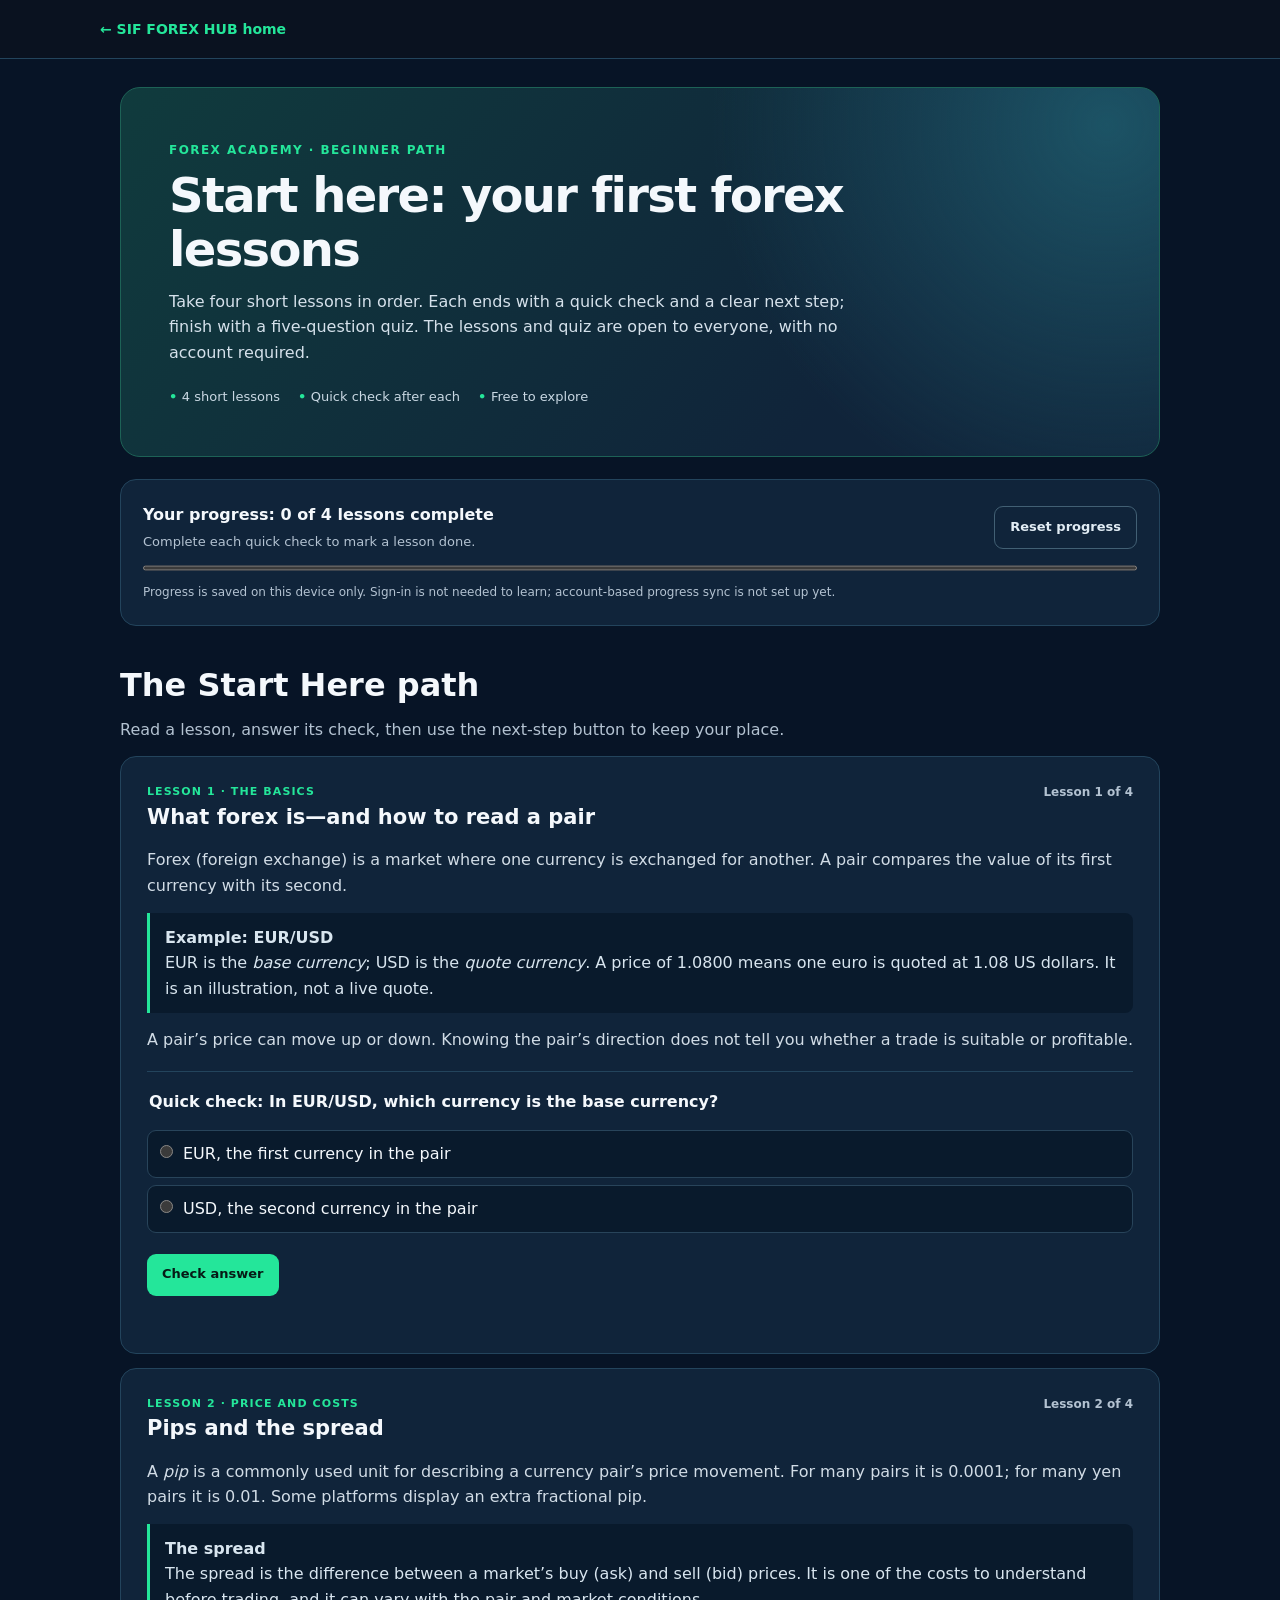
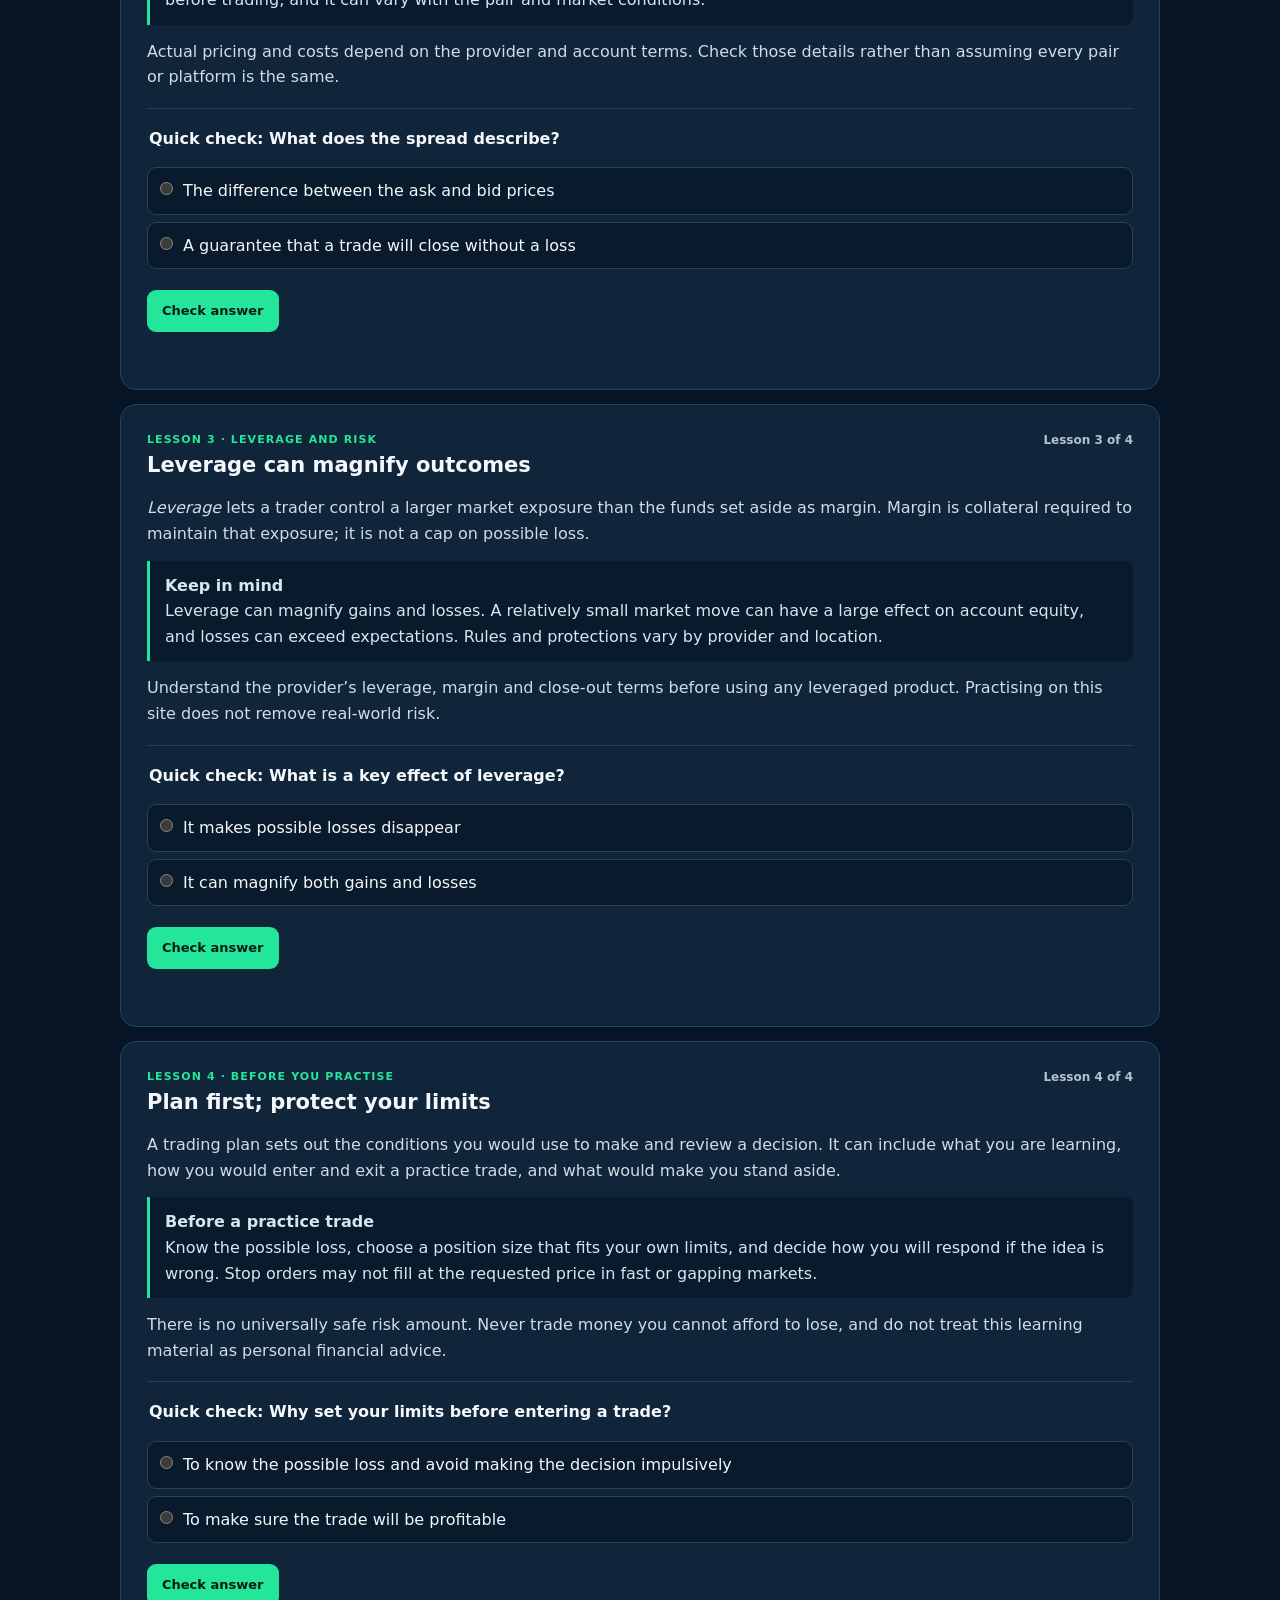
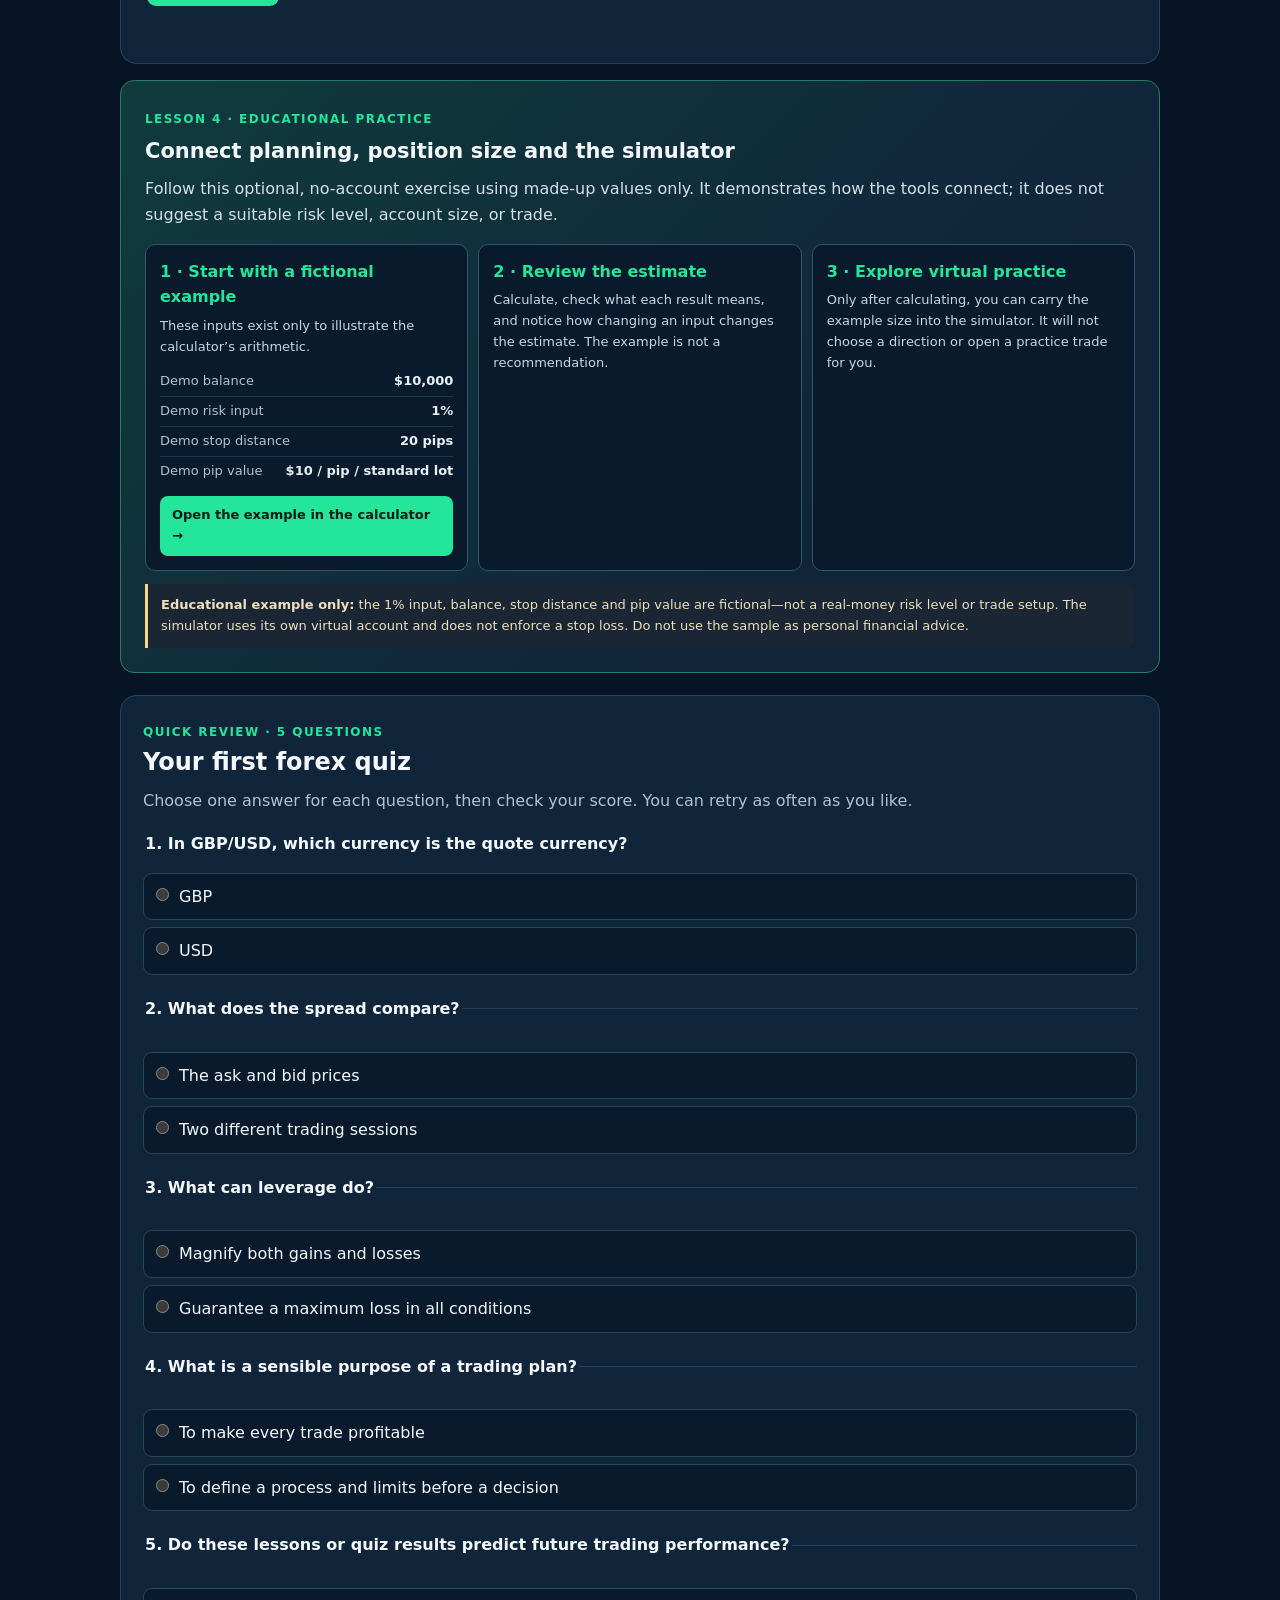
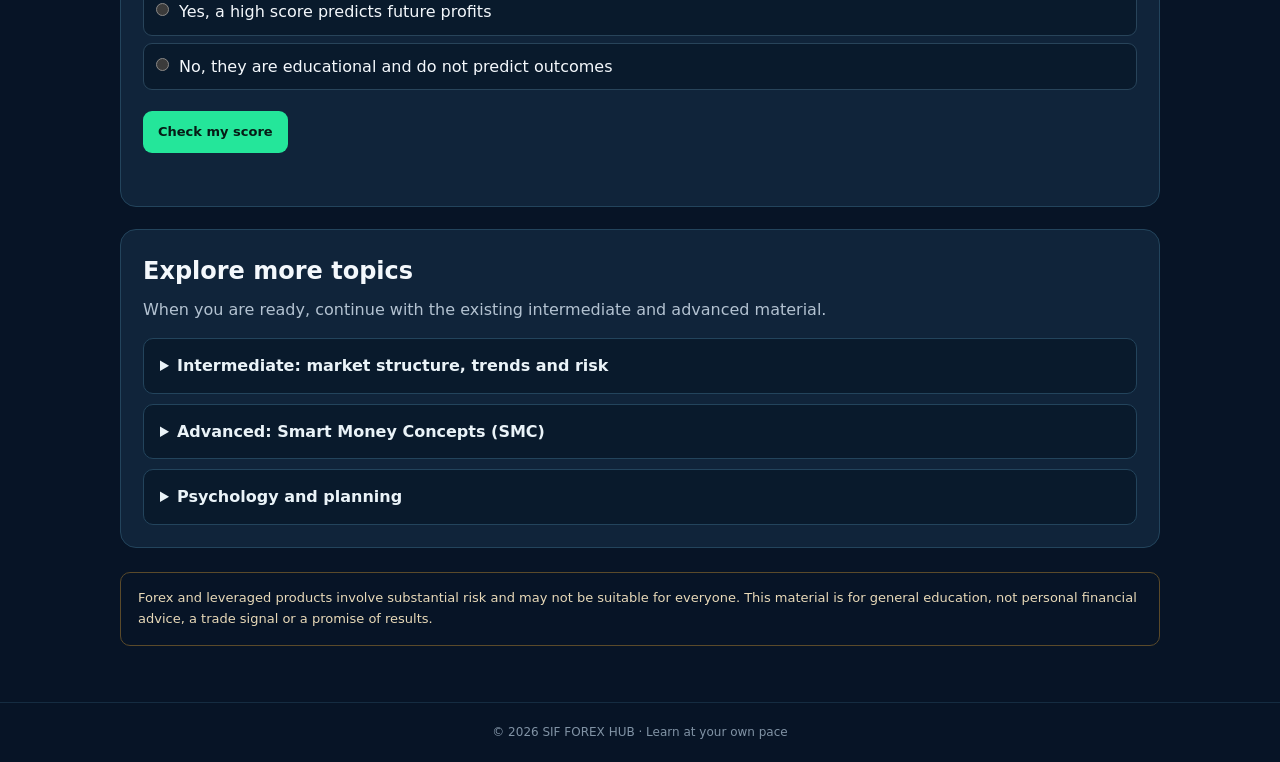
==== commit d9e0fede: "Add guided Academy calculator simulator exercise" ====
--- a/academy.html
+++ b/academy.html
@@ -102,6 +102,61 @@
 .quiz h2 { margin: 0 0 6px; font-size: 24px; }
 .quiz-intro { margin: 0 0 18px; color: var(--muted); }
 .quiz fieldset + fieldset { padding-top: 14px; border-top: 1px solid var(--line); }
+.challenge-notice {
+    display: flex;
+    justify-content: space-between;
+    align-items: center;
+    gap: 18px;
+    margin-top: 16px;
+    padding: 17px 20px;
+    border: 1px solid #277c67;
+    border-radius: 14px;
+    background: linear-gradient(120deg, #103b3d, #10243a 72%);
+}
+.challenge-notice h2 { margin: 3px 0 4px; font-size: 18px; }
+.challenge-notice p { margin: 0; color: #d5e1eb; }
+.challenge-notice a { flex: 0 0 auto; font-weight: 800; text-decoration: none; }
+.guided-exercise {
+    margin-top: 16px;
+    padding: clamp(17px, 3vw, 24px);
+    border: 1px solid #277c67;
+    border-radius: 14px;
+    background: linear-gradient(135deg, #103b3d, #10243a 72%);
+}
+.guided-exercise h3 { margin: 4px 0 8px; font-size: 21px; }
+.guided-exercise > p { margin: 0; color: #d5e1eb; }
+.guided-exercise-grid { display: grid; grid-template-columns: repeat(3, minmax(0, 1fr)); gap: 10px; margin-top: 16px; }
+.guided-exercise-step { min-width: 0; padding: 14px; border: 1px solid #31566a; border-radius: 10px; background: #091a2c; }
+.guided-exercise-step strong { display: block; margin-bottom: 6px; color: var(--accent); }
+.guided-exercise-step p { margin: 0; color: #c8d7e2; font-size: 13px; }
+.example-values { margin: 10px 0 0; color: #e6f0f5; font-size: 13px; }
+.example-values div { display: flex; justify-content: space-between; gap: 10px; padding: 4px 0; border-bottom: 1px solid #1d374d; }
+.example-values div:last-child { border-bottom: 0; }
+.example-values dt { color: var(--muted); }
+.example-values dd { margin: 0; font-weight: 750; text-align: right; }
+.guided-exercise-link { display: inline-flex; align-items: center; justify-content: center; min-height: 44px; margin-top: 11px; padding: 9px 12px; border-radius: 8px; background: var(--accent); color: #061b16; font-size: 13px; font-weight: 850; text-decoration: none; }
+.guided-exercise-link:hover { filter: brightness(1.08); }
+.guided-safety-note { margin-top: 13px !important; padding: 11px 13px; border-left: 3px solid var(--warning); border-radius: 0 8px 8px 0; background: #1a2633; color: #f0dfbd !important; font-size: 13px; }
+.result-share-card {
+    margin-top: 18px;
+    padding: 20px;
+    border: 1px solid #277c67;
+    border-radius: 14px;
+    background: linear-gradient(135deg, #103b3d, #10243a 72%);
+}
+.result-share-card h3 { margin: 4px 0 8px; font-size: 21px; }
+.result-score { margin: 8px 0; color: #d5e1eb; }
+.result-score strong { color: var(--accent); font-size: clamp(28px, 5vw, 38px); line-height: 1.15; }
+.result-note { margin: 5px 0 0; color: var(--muted); font-size: 13px; }
+.share-actions { display: flex; flex-wrap: wrap; gap: 10px; margin-top: 16px; }
+.share-actions button { min-height: 46px; padding: 10px 16px; border-radius: 9px; font: inherit; font-weight: 800; cursor: pointer; }
+.share-primary { border: 0; background: var(--accent); color: #061b16; }
+.share-secondary { border: 1px solid #426074; background: transparent; color: #e2edf5; }
+.share-actions button:hover { filter: brightness(1.08); }
+.challenge-link-label { display: block; margin-top: 15px; color: #d5e1eb; font-size: 13px; font-weight: 750; }
+.challenge-link-row { display: grid; grid-template-columns: minmax(0, 1fr) auto; gap: 10px; margin-top: 6px; }
+.challenge-link-input { width: 100%; min-width: 0; min-height: 44px; padding: 10px 12px; border: 1px solid #426074; border-radius: 8px; background: var(--panel-deep); color: #e5edf4; font: inherit; font-size: 13px; }
+.share-status { min-height: 1.5em; margin: 9px 0 0; color: var(--muted); font-size: 13px; }
 .more-topics > h2 { margin: 0 0 6px; font-size: 24px; }
 .more-topics > p { margin: 0 0 16px; color: var(--muted); }
 .topic-group { margin-top: 10px; padding: 14px 16px; border: 1px solid var(--line); border-radius: 10px; background: var(--panel-deep); }
@@ -118,6 +173,13 @@
     progress, .storage-note { grid-column: 1; }
     .reset-button { justify-self: start; }
     .lesson-topline { gap: 8px; }
+    .challenge-notice { align-items: flex-start; flex-direction: column; gap: 10px; padding: 16px; }
+    .guided-exercise-grid { grid-template-columns: 1fr; }
+    .guided-exercise-link { width: 100%; text-align: center; }
+    .share-actions { display: grid; grid-template-columns: 1fr; }
+    .share-actions button { width: 100%; }
+    .challenge-link-row { grid-template-columns: 1fr; }
+    .challenge-link-input { font-size: 16px; }
 }
 @media (prefers-reduced-motion: reduce) { html { scroll-behavior: auto; } }
 </style>
@@ -138,6 +200,15 @@
         </div>
     </section>
 
+    <aside class="challenge-notice" id="incoming-challenge" aria-labelledby="incoming-challenge-title" hidden>
+        <div>
+            <span class="eyebrow">Challenge received</span>
+            <h2 id="incoming-challenge-title">A friend shared a quiz score</h2>
+            <p id="incoming-challenge-text"></p>
+        </div>
+        <a href="#first-quiz">Take the five-question quiz →</a>
+    </aside>
+
     <section class="path-summary" aria-label="Your learning progress">
         <div>
             <strong id="progress-label">Your progress: 0 of 4 lessons complete</strong>
@@ -242,6 +313,34 @@
                 </div>
             </article>
         </div>
+
+        <section class="guided-exercise" id="guided-exercise" aria-labelledby="guided-exercise-title">
+            <span class="eyebrow">Lesson 4 · Educational practice</span>
+            <h3 id="guided-exercise-title">Connect planning, position size and the simulator</h3>
+            <p>Follow this optional, no-account exercise using made-up values only. It demonstrates how the tools connect; it does not suggest a suitable risk level, account size, or trade.</p>
+            <div class="guided-exercise-grid">
+                <div class="guided-exercise-step">
+                    <strong>1 · Start with a fictional example</strong>
+                    <p>These inputs exist only to illustrate the calculator’s arithmetic.</p>
+                    <dl class="example-values">
+                        <div><dt>Demo balance</dt><dd>$10,000</dd></div>
+                        <div><dt>Demo risk input</dt><dd>1%</dd></div>
+                        <div><dt>Demo stop distance</dt><dd>20 pips</dd></div>
+                        <div><dt>Demo pip value</dt><dd>$10 / pip / standard lot</dd></div>
+                    </dl>
+                    <a class="guided-exercise-link" href="calculator.html?guided=1&amp;balance=10000&amp;risk=1&amp;stopLoss=20&amp;pipValue=10">Open the example in the calculator →</a>
+                </div>
+                <div class="guided-exercise-step">
+                    <strong>2 · Review the estimate</strong>
+                    <p>Calculate, check what each result means, and notice how changing an input changes the estimate. The example is not a recommendation.</p>
+                </div>
+                <div class="guided-exercise-step">
+                    <strong>3 · Explore virtual practice</strong>
+                    <p>Only after calculating, you can carry the example size into the simulator. It will not choose a direction or open a practice trade for you.</p>
+                </div>
+            </div>
+            <p class="guided-safety-note"><strong>Educational example only:</strong> the 1% input, balance, stop distance and pip value are fictional—not a real-money risk level or trade setup. The simulator uses its own virtual account and does not enforce a stop loss. Do not use the sample as personal financial advice.</p>
+        </section>
     </section>
 
     <section class="quiz" id="first-quiz" aria-labelledby="quiz-title">
@@ -276,6 +375,23 @@
             </fieldset>
             <button class="quiz-submit" type="submit">Check my score</button>
             <div id="quiz-result" role="status" aria-live="polite" aria-atomic="true"></div>
+            <section class="result-share-card" id="quiz-share-card" aria-labelledby="share-card-title" hidden>
+                <span class="eyebrow">Your learning result</span>
+                <h3 id="share-card-title">Forex basics · quick review</h3>
+                <p class="result-score">Your score: <strong id="share-score"></strong> <span>out of 5</span></p>
+                <p class="result-note">A learning quiz score only; it does not predict future trading performance.</p>
+                <div class="share-actions">
+                    <button class="share-primary" id="share-challenge" type="button">Challenge a friend</button>
+                    <button class="share-secondary" id="share-result-card" type="button">Share result card</button>
+                    <button class="share-secondary" id="download-result-card" type="button">Download card</button>
+                    <button class="share-secondary" id="copy-challenge-link" type="button">Copy link</button>
+                </div>
+                <label class="challenge-link-label" for="challenge-link">Challenge link · includes only this quiz score</label>
+                <div class="challenge-link-row">
+                    <input class="challenge-link-input" id="challenge-link" type="text" readonly spellcheck="false" aria-label="Shareable challenge link containing only the quiz score">
+                </div>
+                <p class="share-status" id="share-status" role="status" aria-live="polite"></p>
+            </section>
         </form>
     </section>
 
@@ -345,6 +461,160 @@
     const progressLabel = document.getElementById("progress-label");
     const storageNote = document.getElementById("storage-note");
 
+    const shareCard = document.getElementById("quiz-share-card");
+    const shareScore = document.getElementById("share-score");
+    const shareLink = document.getElementById("challenge-link");
+    const shareStatus = document.getElementById("share-status");
+    let latestScore = null;
+
+    function buildChallengeUrl(score) {
+        const challengeUrl = new URL("https://sif-forex-hubreal.vercel.app/academy.html");
+        challengeUrl.search = "";
+        challengeUrl.hash = "";
+        challengeUrl.searchParams.set("challenge", String(score));
+        return challengeUrl.toString();
+    }
+
+    function prepareShareLink() {
+        if (latestScore === null) return "";
+        const link = buildChallengeUrl(latestScore);
+        shareLink.value = link;
+        return link;
+    }
+
+    async function copyChallengeLink() {
+        const link = prepareShareLink();
+        if (!link) return;
+        let copied = false;
+        try {
+            if (navigator.clipboard && navigator.clipboard.writeText) {
+                await navigator.clipboard.writeText(link);
+                copied = true;
+            }
+        } catch (error) {}
+        if (!copied) {
+            try {
+                shareLink.focus();
+                shareLink.select();
+                copied = document.execCommand("copy");
+            } catch (error) {}
+        }
+        if (copied) {
+            shareStatus.textContent = "Challenge link copied. It contains only your learning quiz score.";
+        } else {
+            shareLink.focus();
+            shareLink.select();
+            shareStatus.textContent = "Copy was not available here. The score-only link is selected so you can copy it manually.";
+        }
+    }
+
+    async function shareChallenge() {
+        if (latestScore === null) return;
+        const link = prepareShareLink();
+        const shareData = {
+            title: "SIF Forex Hub · Start Here quiz",
+            text: `I scored ${latestScore}/5 on a short forex learning quiz. Can you match my score? This learning score does not predict future performance.`,
+            url: link
+        };
+        if (typeof navigator.share !== "function") {
+            await copyChallengeLink();
+            return;
+        }
+        try {
+            await navigator.share(shareData);
+            shareStatus.textContent = "Shared. The message includes only your quiz score and challenge link.";
+        } catch (error) {
+            if (error && error.name === "AbortError") {
+                shareStatus.textContent = "Share cancelled. You can still use Copy link.";
+                return;
+            }
+            await copyChallengeLink();
+        }
+    }
+
+    function makeResultCardFile(score) {
+        const canvas = document.createElement("canvas");
+        canvas.width = 1200;
+        canvas.height = 630;
+        const ctx = canvas.getContext("2d");
+        if (!ctx) throw new Error("Card image unavailable");
+        const background = ctx.createLinearGradient(0, 0, 1200, 630);
+        background.addColorStop(0, "#103b3d");
+        background.addColorStop(1, "#091a2c");
+        ctx.fillStyle = background;
+        ctx.fillRect(0, 0, 1200, 630);
+        ctx.strokeStyle = "#277c67";
+        ctx.lineWidth = 4;
+        ctx.strokeRect(32, 32, 1136, 566);
+        ctx.fillStyle = "#24e69a";
+        ctx.font = "bold 25px sans-serif";
+        ctx.fillText("SIF FOREX HUB  /  BEGINNER ACADEMY", 86, 104);
+        ctx.fillStyle = "#f4f8fc";
+        ctx.font = "bold 52px sans-serif";
+        ctx.fillText("Forex basics · quick review", 86, 186);
+        ctx.font = "29px sans-serif";
+        ctx.fillStyle = "#d5e1eb";
+        ctx.fillText("MY LEARNING QUIZ SCORE", 86, 270);
+        ctx.font = "bold 146px sans-serif";
+        ctx.fillStyle = "#24e69a";
+        ctx.fillText(`${score} / 5`, 82, 426);
+        ctx.fillStyle = "#d5e1eb";
+        ctx.font = "26px sans-serif";
+        ctx.fillText("Educational quiz only. This score does not predict", 86, 510);
+        ctx.fillText("future trading performance.", 86, 548);
+        const encoded = canvas.toDataURL("image/png").split(",")[1];
+        const bytes = Uint8Array.from(atob(encoded), character => character.charCodeAt(0));
+        return new File([bytes], "sif-forex-learning-result.png", { type: "image/png" });
+    }
+
+    function downloadResultCard(file) {
+        const url = URL.createObjectURL(file);
+        const link = document.createElement("a");
+        link.href = url;
+        link.download = file.name;
+        document.body.append(link);
+        link.click();
+        link.remove();
+        setTimeout(() => URL.revokeObjectURL(url), 10000);
+    }
+
+    function downloadCard() {
+        if (latestScore === null) return;
+        try {
+            downloadResultCard(makeResultCardFile(latestScore));
+            shareStatus.textContent = "Your score-only result card is downloading.";
+        } catch (error) {
+            shareStatus.textContent = "The card image could not be created here. You can still share the challenge link.";
+        }
+    }
+
+    async function shareResultCard() {
+        if (latestScore === null) return;
+        try {
+            const file = makeResultCardFile(latestScore);
+            const data = { files: [file], title: "SIF Forex Hub learning quiz", text: "My forex basics learning quiz score." };
+            if (typeof navigator.share === "function" && typeof navigator.canShare === "function" && navigator.canShare({ files: [file] })) {
+                try {
+                    await navigator.share(data);
+                    shareStatus.textContent = "Result card shared or handed to your device's share menu.";
+                } catch (error) {
+                    shareStatus.textContent = error && error.name === "AbortError" ? "Share cancelled. You can still download the card." : "Sharing the image was unavailable. Use Download card to share it manually.";
+                }
+            } else {
+                downloadResultCard(file);
+                shareStatus.textContent = "Image sharing is unavailable here, so your score-only card is downloading instead.";
+            }
+        } catch (error) {
+            shareStatus.textContent = "The card image could not be created here. You can still share the challenge link.";
+        }
+    }
+
+    const incomingScore = new URLSearchParams(window.location.search).get("challenge");
+    if (incomingScore !== null && /^[0-5]$/.test(incomingScore)) {
+        document.getElementById("incoming-challenge-text").textContent = `A friend scored ${incomingScore} out of 5 on the beginner forex quiz. Take it to compare your learning scores. This score does not predict future performance.`;
+        document.getElementById("incoming-challenge").hidden = false;
+    }
+
     function updateProgress() {
         progress.value = completed.size;
         progressLabel.textContent = `Your progress: ${completed.size} of 4 lessons complete`;
@@ -416,16 +686,35 @@
         updateProgress();
     });
 
-    document.getElementById("quiz-form").addEventListener("submit", event => {
+    const quizForm = document.getElementById("quiz-form");
+    quizForm.addEventListener("change", () => {
+        if (latestScore !== null) {
+            latestScore = null;
+            shareCard.hidden = true;
+            shareLink.value = "";
+            shareStatus.textContent = "";
+            document.getElementById("quiz-result").replaceChildren();
+        }
+    });
+    document.getElementById("share-challenge").addEventListener("click", shareChallenge);
+    document.getElementById("copy-challenge-link").addEventListener("click", copyChallengeLink);
+    document.getElementById("share-result-card").addEventListener("click", shareResultCard);
+    document.getElementById("download-result-card").addEventListener("click", downloadCard);
+    quizForm.addEventListener("submit", event => {
         event.preventDefault();
         const selected = quizAnswers.map((_, index) => document.querySelector(`input[name="q${index + 1}"]:checked`));
         const result = document.getElementById("quiz-result");
         result.replaceChildren();
         if (selected.some(answer => !answer)) {
+            latestScore = null;
+            shareCard.hidden = true;
+            shareLink.value = "";
+            shareStatus.textContent = "";
             result.textContent = "Please answer all five questions before checking your score.";
             return;
         }
         const score = selected.reduce((total, answer, index) => total + (answer.value === quizAnswers[index].correct ? 1 : 0), 0);
+        latestScore = score;
         const heading = document.createElement("p");
         heading.textContent = `Your score: ${score} out of 5. ${score === 5 ? "Excellent recall." : "Review any missed lesson and try again."}`;
         result.append(heading);
@@ -436,6 +725,10 @@
             list.append(line);
         });
         result.append(list);
+        shareScore.textContent = String(score);
+        shareLink.value = buildChallengeUrl(score);
+        shareStatus.textContent = "";
+        shareCard.hidden = false;
     });
 
     updateProgress();
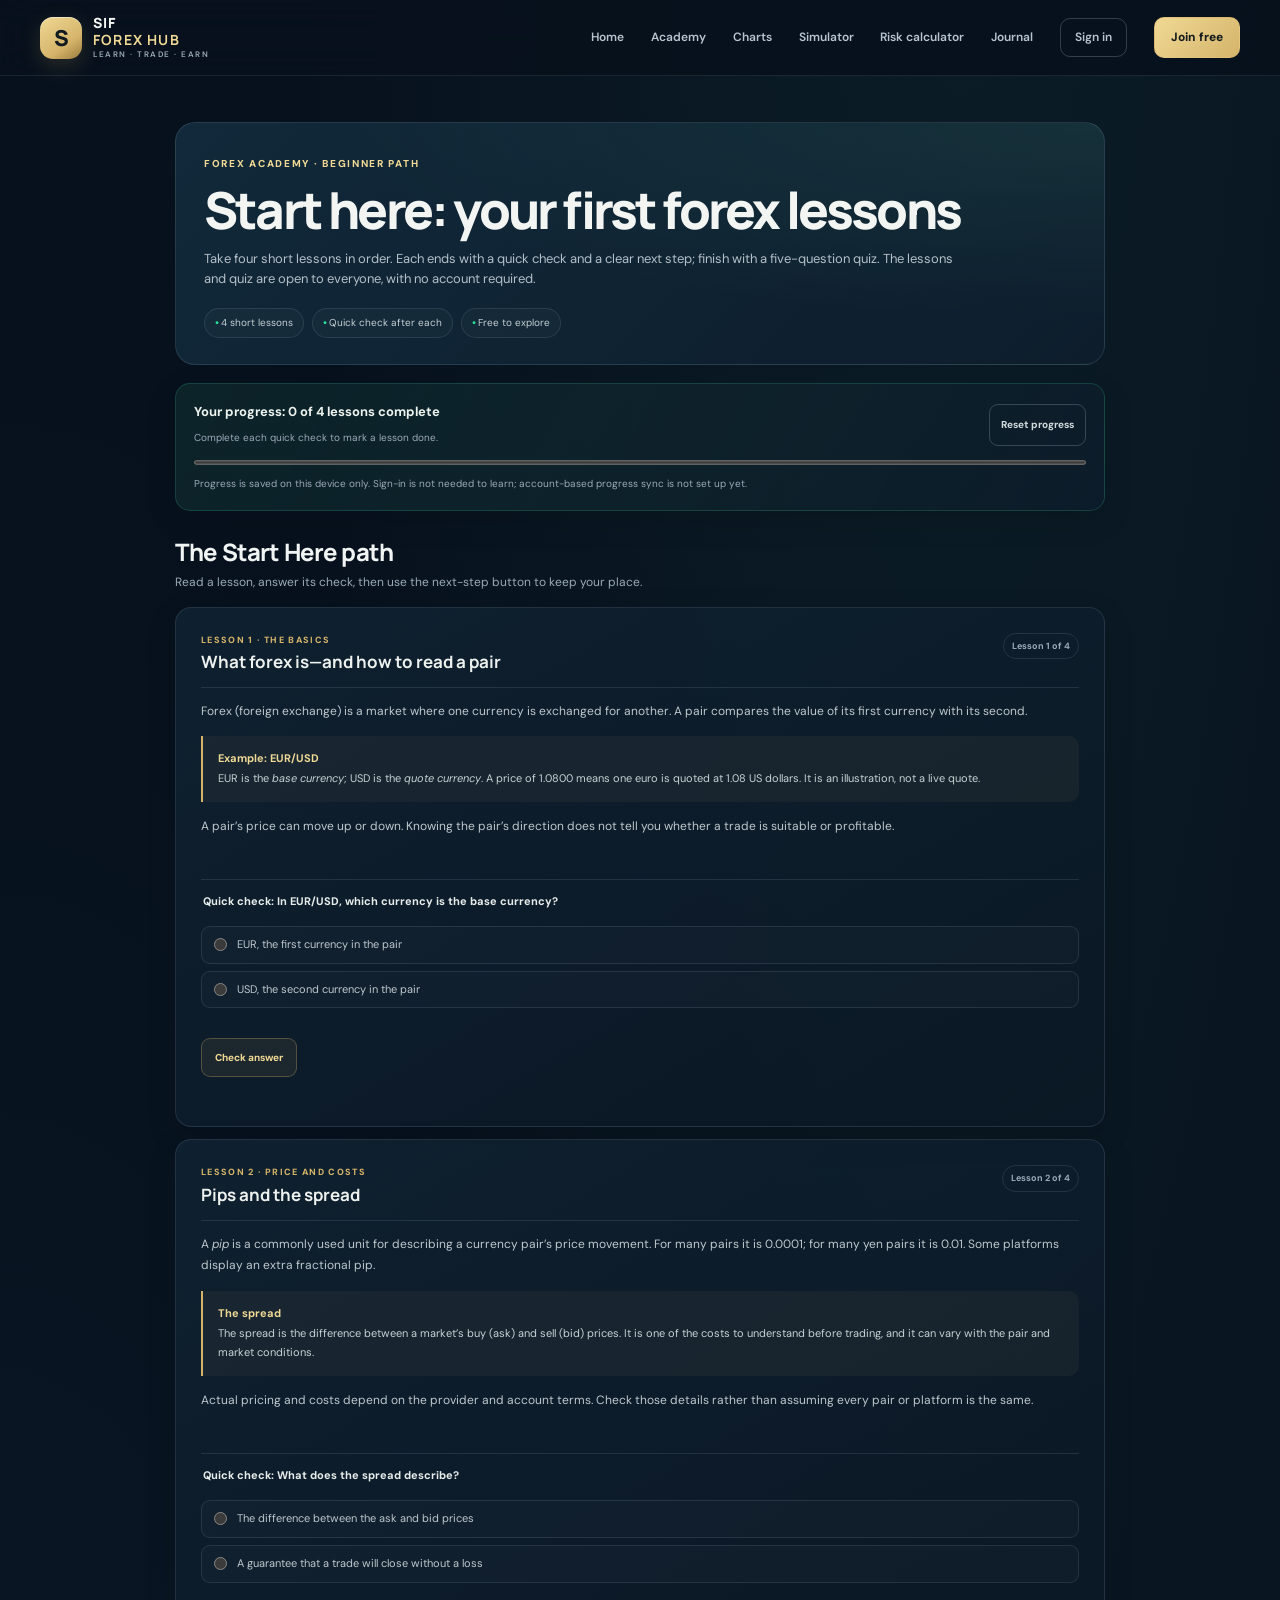
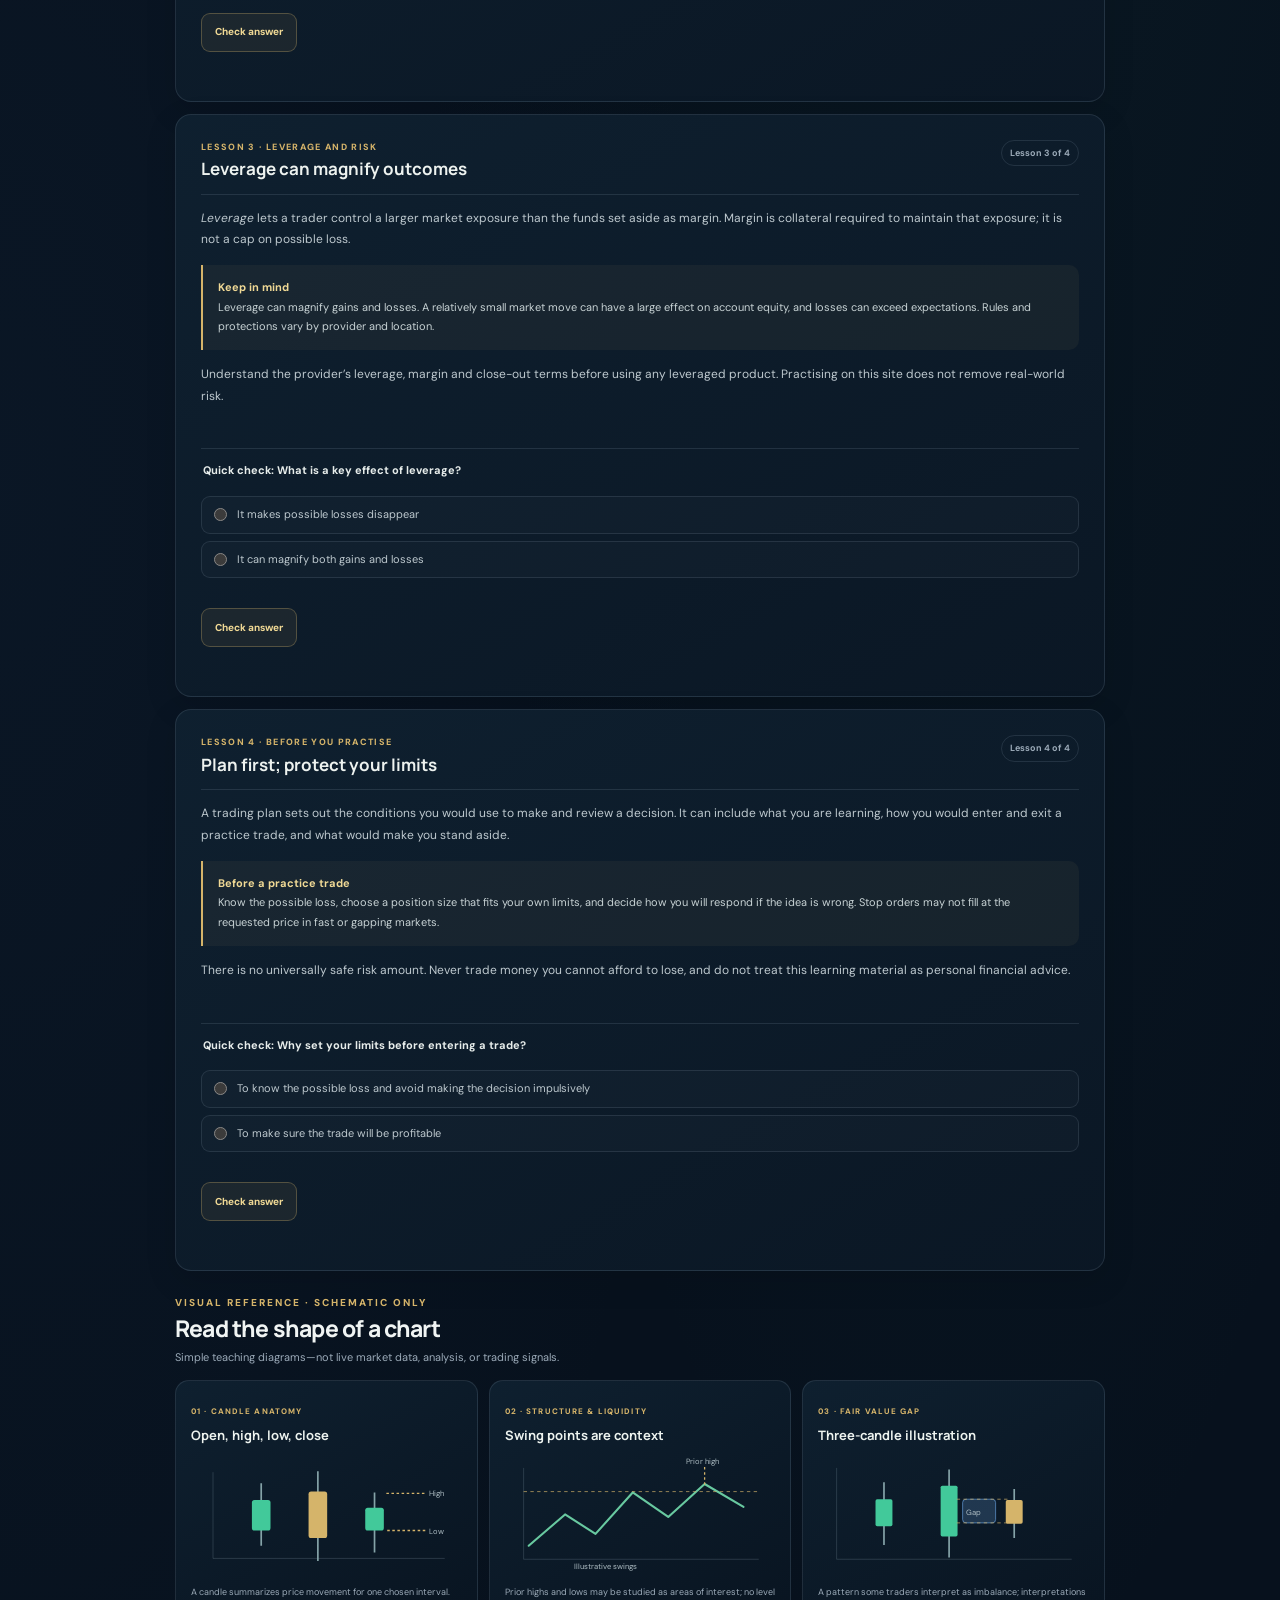
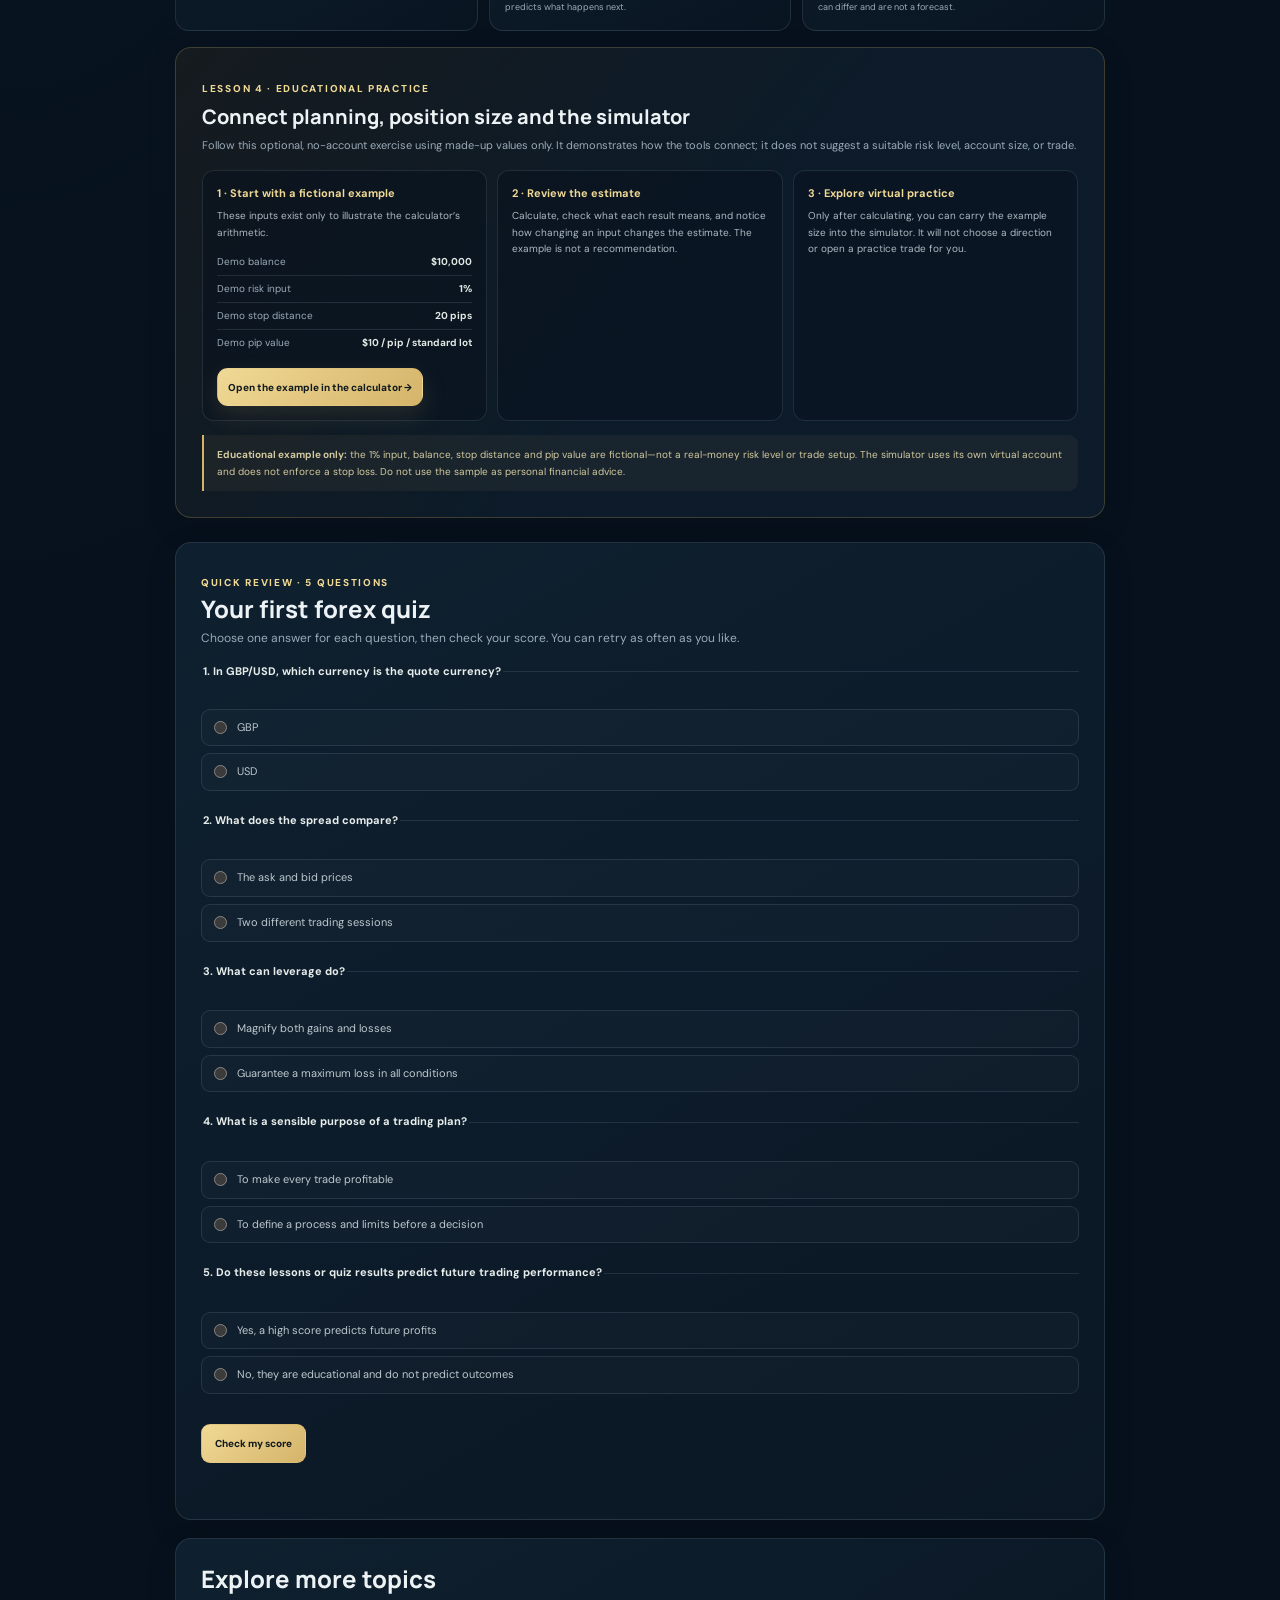
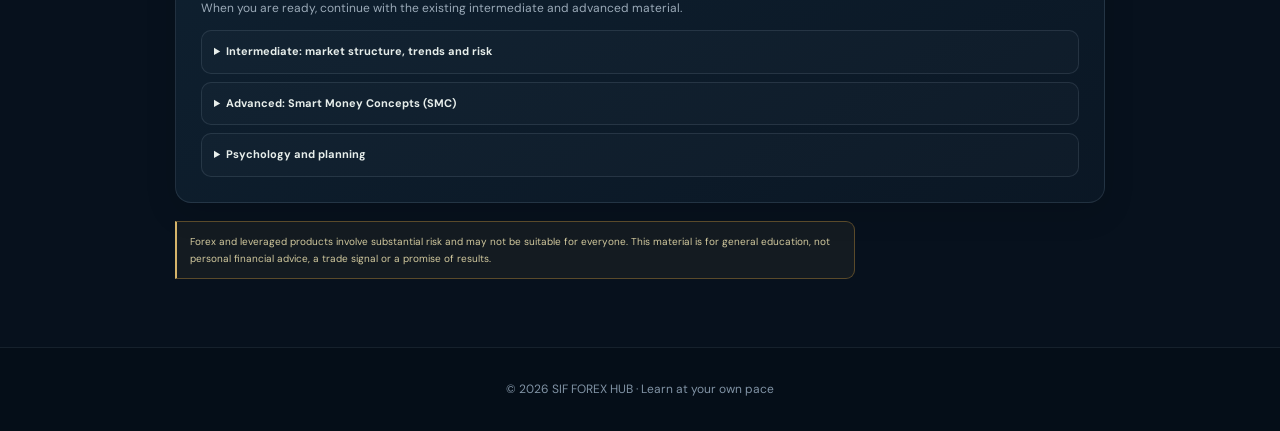
==== commit 91af0e0d: "Polish SIF Forex Hub premium review experience" ====
--- a/academy.html
+++ b/academy.html
@@ -183,10 +183,26 @@
 }
 @media (prefers-reduced-motion: reduce) { html { scroll-behavior: auto; } }
 </style>
+<link rel="stylesheet" href="style.css">
+<script src="site.js" defer></script>
 </head>
-<body>
+<body class="page-academy">
 <header class="site-header">
-    <a href="index.html">← SIF FOREX HUB home</a>
+    <a href="index.html" class="brand" aria-label="SIF Forex Hub home">
+        <span class="brand-mark" aria-hidden="true">S</span>
+        <span class="brand-name">SIF <b>FOREX HUB</b><small>LEARN · TRADE · EARN</small></span>
+    </a>
+    <button class="menu-toggle" type="button" aria-label="Open navigation" aria-controls="navigation" aria-expanded="false">☰</button>
+    <nav id="navigation" aria-label="Main navigation">
+        <a href="index.html">Home</a>
+        <a href="academy.html">Academy</a>
+        <a href="charts.html">Charts</a>
+        <a href="simulator.html">Simulator</a>
+        <a href="calculator.html">Risk calculator</a>
+        <a href="journal.html">Journal</a>
+        <a href="login.html" class="nav-login">Sign in</a>
+        <a href="register.html" class="nav-register">Join free</a>
+    </nav>
 </header>
 <main class="container">
     <section class="hero" aria-labelledby="page-title">
@@ -313,6 +329,16 @@
                 </div>
             </article>
         </div>
+
+
+        <section class="visual-concepts" aria-labelledby="visual-concepts-title">
+            <div class="section-heading"><span class="eyebrow">VISUAL REFERENCE · SCHEMATIC ONLY</span><h2 id="visual-concepts-title">Read the shape of a chart</h2><p>Simple teaching diagrams—not live market data, analysis, or trading signals.</p></div>
+            <div class="visual-concepts-grid">
+                <article class="diagram-card"><span class="diagram-label">01 · Candle anatomy</span><h3>Open, high, low, close</h3><svg viewBox="0 0 320 150" role="img" aria-label="Schematic candlestick anatomy with wick and body"><path d="M26 127H300M26 25V127" class="diagram-axis"/><path d="M83 38V112M150 24V130M217 49V120" class="diagram-wick"/><rect x="72" y="58" width="22" height="36" rx="3" class="diagram-candle-up"/><rect x="139" y="48" width="22" height="55" rx="3" class="diagram-candle-down"/><rect x="206" y="67" width="22" height="27" rx="3" class="diagram-candle-up"/><path d="M231 50h46M232 94h46" class="diagram-mark"/><text x="281" y="53">High</text><text x="281" y="98">Low</text></svg><p>A candle summarizes price movement for one chosen interval.</p></article>
+                <article class="diagram-card"><span class="diagram-label">02 · Structure & liquidity</span><h3>Swing points are context</h3><svg viewBox="0 0 320 150" role="img" aria-label="Schematic market structure with swing highs and a marked level"><path d="M22 128H300M22 20V128" class="diagram-axis"/><path d="M28 112 71 75 107 98 151 49 193 78 236 39 282 66" class="diagram-line"/><path d="M22 48H299" class="diagram-level"/><path d="M236 40V18" class="diagram-mark"/><text x="214" y="15">Prior high</text><text x="82" y="139">Illustrative swings</text></svg><p>Prior highs and lows may be studied as areas of interest; no level predicts what happens next.</p></article>
+                <article class="diagram-card"><span class="diagram-label">03 · Fair Value Gap</span><h3>Three-candle illustration</h3><svg viewBox="0 0 320 150" role="img" aria-label="Schematic three-candle fair value gap teaching diagram"><path d="M22 128H300M22 20V128" class="diagram-axis"/><path d="M78 37V111M155 22V126M232 45V103" class="diagram-wick"/><rect x="68" y="57" width="20" height="32" rx="2" class="diagram-candle-up"/><rect x="145" y="41" width="20" height="60" rx="2" class="diagram-candle-up"/><rect x="222" y="58" width="20" height="28" rx="2" class="diagram-candle-down"/><rect x="171" y="57" width="39" height="28" rx="4" class="diagram-zone"/><path d="M164 57h60M164 85h60" class="diagram-level"/><text x="175" y="76">Gap</text></svg><p>A pattern some traders interpret as imbalance; interpretations can differ and are not a forecast.</p></article>
+            </div>
+        </section>
 
         <section class="guided-exercise" id="guided-exercise" aria-labelledby="guided-exercise-title">
             <span class="eyebrow">Lesson 4 · Educational practice</span>
@@ -468,7 +494,7 @@
     let latestScore = null;
 
     function buildChallengeUrl(score) {
-        const challengeUrl = new URL("https://sif-forex-hubreal.vercel.app/academy.html");
+        const challengeUrl = new URL("academy.html", window.location.href);
         challengeUrl.search = "";
         challengeUrl.hash = "";
         challengeUrl.searchParams.set("challenge", String(score));
@@ -539,14 +565,14 @@
         const ctx = canvas.getContext("2d");
         if (!ctx) throw new Error("Card image unavailable");
         const background = ctx.createLinearGradient(0, 0, 1200, 630);
-        background.addColorStop(0, "#103b3d");
-        background.addColorStop(1, "#091a2c");
+        background.addColorStop(0, "#173b3d");
+        background.addColorStop(1, "#07111d");
         ctx.fillStyle = background;
         ctx.fillRect(0, 0, 1200, 630);
-        ctx.strokeStyle = "#277c67";
+        ctx.strokeStyle = "#927945";
         ctx.lineWidth = 4;
         ctx.strokeRect(32, 32, 1136, 566);
-        ctx.fillStyle = "#24e69a";
+        ctx.fillStyle = "#f0d995";
         ctx.font = "bold 25px sans-serif";
         ctx.fillText("SIF FOREX HUB  /  BEGINNER ACADEMY", 86, 104);
         ctx.fillStyle = "#f4f8fc";
@@ -556,7 +582,7 @@
         ctx.fillStyle = "#d5e1eb";
         ctx.fillText("MY LEARNING QUIZ SCORE", 86, 270);
         ctx.font = "bold 146px sans-serif";
-        ctx.fillStyle = "#24e69a";
+        ctx.fillStyle = "#f0d995";
         ctx.fillText(`${score} / 5`, 82, 426);
         ctx.fillStyle = "#d5e1eb";
         ctx.font = "26px sans-serif";
--- a/style.css
+++ b/style.css
@@ -0,0 +1,611 @@
+@import url('https://fonts.googleapis.com/css2?family=DM+Sans:wght@400;500;600;700&family=Manrope:wght@400;500;600;700;800&display=swap');
+
+:root {
+  color-scheme: dark;
+  --ink: #edf3f5;
+  --muted: #9baab8;
+  --muted-2: #718395;
+  --bg: #07111d;
+  --bg-soft: #0a1725;
+  --surface: #0d1c2a;
+  --surface-2: #102233;
+  --surface-3: #142a3b;
+  --line: rgba(162, 183, 198, .15);
+  --line-strong: rgba(186, 204, 216, .24);
+  --gold: #d5b46a;
+  --gold-bright: #f0d995;
+  --green: #42c99a;
+  --green-deep: #1f9c72;
+  --red: #ed7981;
+  --blue: #72aef0;
+  --radius: 18px;
+  --radius-sm: 12px;
+  --shadow: 0 22px 70px rgba(0,0,0,.28);
+  --page-width: 1200px;
+}
+
+* { box-sizing: border-box; }
+html { scroll-behavior: smooth; scroll-padding-top: 92px; }
+body {
+  min-width: 320px;
+  margin: 0;
+  color: var(--ink);
+  background:
+    radial-gradient(ellipse at 75% -18%, rgba(34, 93, 88, .18), transparent 42rem),
+    radial-gradient(ellipse at 0% 40%, rgba(37, 67, 104, .11), transparent 44rem),
+    var(--bg);
+  font-family: 'DM Sans', Inter, system-ui, -apple-system, BlinkMacSystemFont, 'Segoe UI', sans-serif;
+  line-height: 1.6;
+  overflow-x: clip;
+  -webkit-font-smoothing: antialiased;
+}
+body, button, input, select, textarea { font-family: 'DM Sans', Inter, system-ui, sans-serif; }
+a { color: inherit; text-decoration: none; }
+img, svg { max-width: 100%; }
+button, input, select, textarea { font: inherit; }
+button, a, select { -webkit-tap-highlight-color: transparent; }
+button { cursor: pointer; }
+:focus-visible { outline: 3px solid var(--gold-bright); outline-offset: 3px; }
+[hidden] { display: none !important; }
+[id] { scroll-margin-top: 96px; }
+
+/* Brand and shared navigation */
+.header, .site-header {
+  position: sticky;
+  top: 0;
+  z-index: 1000;
+  width: 100%;
+  min-height: 76px;
+  padding: 12px max(24px, calc((100vw - var(--page-width)) / 2));
+  display: flex;
+  align-items: center;
+  justify-content: space-between;
+  gap: 24px;
+  border-bottom: 1px solid rgba(184, 205, 217, .11);
+  background: rgba(7, 17, 29, .86);
+  backdrop-filter: blur(18px);
+  -webkit-backdrop-filter: blur(18px);
+}
+.logo, .brand { display: inline-flex; align-items: center; gap: 11px; flex: 0 0 auto; }
+.logo-icon, .brand-mark {
+  display: grid;
+  place-items: center;
+  width: 42px;
+  height: 42px;
+  border-radius: 13px;
+  color: #101a20;
+  background: linear-gradient(145deg, var(--gold-bright), var(--gold) 65%, #9b7b3d);
+  box-shadow: 0 7px 22px rgba(213, 180, 106, .18), inset 0 1px rgba(255,255,255,.45);
+  font: 800 22px/1 'Manrope', sans-serif;
+}
+.logo > span:last-child, .brand-name { display: grid; gap: 1px; color: #f4f6f4; font: 800 14px/1.15 'Manrope', sans-serif; letter-spacing: .085em; }
+.logo b, .brand-name b { color: var(--gold-bright); }
+.brand-name small { color: var(--muted); font: 600 8px/1.4 'DM Sans', sans-serif; letter-spacing: .19em; }
+.header nav, .site-header nav, #navigation {
+  display: flex;
+  align-items: center;
+  justify-content: flex-end;
+  gap: clamp(12px, 2.1vw, 27px);
+}
+.header nav a, .site-header nav a, #navigation a {
+  color: #b8c5ce;
+  font-size: 12px;
+  font-weight: 600;
+  transition: color .2s ease, background .2s ease, border-color .2s ease;
+}
+.header nav a:hover, .site-header nav a:hover, #navigation a:hover { color: var(--gold-bright); }
+.header .nav-login, .site-header .nav-login, #navigation .nav-login {
+  padding: 9px 14px;
+  border: 1px solid var(--line-strong);
+  border-radius: 10px;
+}
+.header .nav-register, .site-header .nav-register, #navigation .nav-register {
+  padding: 10px 16px;
+  border: 1px solid rgba(213,180,106,.38);
+  border-radius: 10px;
+  color: #161c1d;
+  background: linear-gradient(135deg, var(--gold-bright), var(--gold));
+  font-weight: 800;
+}
+.menu-toggle {
+  display: none;
+  width: 44px;
+  height: 44px;
+  border: 1px solid var(--line-strong);
+  border-radius: 12px;
+  background: var(--surface);
+  color: var(--ink);
+  font-size: 21px;
+}
+.site-header .logout, .site-header #logoutButton {
+  border: 1px solid rgba(213,180,106,.35);
+  border-radius: 10px;
+  padding: 10px 15px;
+  color: var(--gold-bright);
+  background: rgba(213,180,106,.08);
+  font-size: 12px;
+  font-weight: 800;
+}
+
+/* Homepage */
+.page-home main { width: 100%; }
+.page-home .hero {
+  position: relative;
+  isolation: isolate;
+  width: min(100% - 48px, var(--page-width));
+  min-height: 660px;
+  margin: 0 auto;
+  padding: clamp(54px, 7vw, 96px) 0 64px;
+  display: grid;
+  grid-template-columns: minmax(0, .93fr) minmax(0, 1.07fr);
+  align-items: center;
+  gap: clamp(38px, 6vw, 82px);
+}
+.page-home .hero::before {
+  content: '';
+  position: absolute;
+  z-index: -1;
+  inset: 10% -16% 4% 40%;
+  pointer-events: none;
+  background: radial-gradient(ellipse, rgba(39, 118, 105, .2), transparent 67%);
+  filter: blur(10px);
+}
+.badge, .eyebrow {
+  display: inline-flex;
+  align-items: center;
+  gap: 8px;
+  color: var(--gold-bright);
+  font-size: 10px;
+  line-height: 1.5;
+  font-weight: 800;
+  letter-spacing: .17em;
+  text-transform: uppercase;
+}
+.badge { margin-bottom: 22px; padding: 8px 12px; border: 1px solid rgba(213,180,106,.25); border-radius: 99px; background: rgba(213,180,106,.07); }
+.badge::before { content: ''; width: 6px; height: 6px; border-radius: 99px; background: var(--green); box-shadow: 0 0 12px rgba(66,201,154,.7); }
+.page-home .hero h1, .page-home h1, .page-academy h1, .page-dashboard h1 {
+  margin: 0;
+  color: #f3f5f3;
+  font: 800 clamp(42px, 5.2vw, 70px)/1.06 'Manrope', sans-serif;
+  letter-spacing: -.055em;
+}
+.page-home .hero h1 span { color: var(--gold-bright); }
+.hero-content > p {
+  max-width: 540px;
+  margin: 23px 0 0;
+  color: #adbac4;
+  font-size: clamp(14px, 1.35vw, 16px);
+  line-height: 1.8;
+}
+.hero-buttons { display: flex; flex-wrap: wrap; gap: 12px; margin-top: 28px; }
+.primary-btn, .secondary-btn, .price-button, .guided-exercise-link {
+  min-height: 48px;
+  padding: 12px 19px;
+  display: inline-flex;
+  align-items: center;
+  justify-content: center;
+  gap: 9px;
+  border: 1px solid transparent;
+  border-radius: 11px;
+  font-size: 12px;
+  line-height: 1.35;
+  font-weight: 800;
+  transition: transform .2s ease, box-shadow .2s ease, background .2s ease, border-color .2s ease;
+}
+.primary-btn, .guided-exercise-link { color: #111b1e; background: linear-gradient(135deg, var(--gold-bright), var(--gold)); box-shadow: 0 9px 24px rgba(213,180,106,.15); }
+.primary-btn:hover, .guided-exercise-link:hover { transform: translateY(-2px); box-shadow: 0 12px 26px rgba(213,180,106,.25); }
+.secondary-btn { border-color: var(--line-strong); color: #e3e9e9; background: rgba(255,255,255,.025); }
+.secondary-btn:hover { border-color: rgba(213,180,106,.48); background: rgba(213,180,106,.07); }
+.trust-text { display: flex; flex-wrap: wrap; gap: 9px 18px; margin-top: 24px; color: #a8b8c2; font-size: 10px; }
+.trust-text span, .trust-text { line-height: 1.6; }
+.hero-dashboard {
+  min-width: 0;
+  padding: 18px;
+  border: 1px solid rgba(178,198,210,.18);
+  border-radius: 23px;
+  background: linear-gradient(145deg, rgba(18,37,53,.92), rgba(9,22,34,.96));
+  box-shadow: 0 30px 80px rgba(0,0,0,.35), inset 0 1px rgba(255,255,255,.035);
+  animation: rise-in .7s .06s both;
+}
+.dashboard-top { display: flex; align-items: center; justify-content: space-between; gap: 14px; margin: 4px 4px 16px; }
+.dashboard-top small { color: var(--muted-2); font-size: 9px; letter-spacing: .16em; font-weight: 700; }
+.dashboard-top h3 { margin: 3px 0 0; color: #f2f5f4; font: 700 16px 'Manrope', sans-serif; }
+.market-source-label { display: inline-flex; align-items: center; gap: 7px; color: #c1ccc9; font-size: 9px; letter-spacing: .1em; font-weight: 800; }
+.market-card { min-width: 0; padding: 15px; border: 1px solid var(--line); border-radius: 15px; background: rgba(5,15,25,.6); }
+.market-heading { display: flex; align-items: end; justify-content: space-between; gap: 12px; flex-wrap: wrap; }
+.market-pair-selection { display: grid; gap: 5px; }
+.market-pair-selection label { color: var(--muted-2); font-size: 9px; font-weight: 700; }
+.market-pair-selection select, .page-home select { min-width: 122px; padding: 8px 28px 8px 10px; border: 1px solid var(--line-strong); border-radius: 9px; color: var(--ink); background-color: #102231; font-size: 11px; }
+.market-provider { color: var(--muted); font-size: 9px; text-align: right; }
+.dashboard-chart { width: 100%; min-height: 316px; margin-top: 10px; overflow: hidden; border-radius: 10px; }
+.dashboard-chart .tradingview-widget-container, .dashboard-chart .tradingview-widget-container__widget, .dashboard-chart iframe { width: 100% !important; height: 100% !important; min-height: 316px; border: 0; }
+.market-data-note { margin: 9px 2px 0; color: var(--muted-2); font-size: 9px; line-height: 1.6; }
+.market-data-note a { color: var(--gold-bright); text-decoration: underline; text-underline-offset: 2px; }
+.stats-grid { display: grid; grid-template-columns: repeat(2, 1fr); gap: 10px; margin-top: 11px; }
+.stat-card { min-width: 0; padding: 12px 14px; border: 1px solid var(--line); border-radius: 12px; background: rgba(255,255,255,.025); }
+.stat-card small { color: var(--muted-2); font-size: 9px; letter-spacing: .09em; text-transform: uppercase; }
+.stat-card h3 { margin: 3px 0 0; color: var(--gold-bright); font: 700 17px 'Manrope', sans-serif; }
+.stat-card span { color: var(--muted); font-size: 10px; }
+.dashboard-footer { margin-top: 14px; color: var(--muted-2); text-align: center; font-size: 8px; letter-spacing: .16em; }
+.features-section, .pricing-section { width: min(100% - 48px, var(--page-width)); margin: 0 auto; padding: clamp(64px, 8vw, 104px) 0; }
+.section-heading { max-width: 700px; margin: 0 auto 38px; text-align: center; }
+.section-heading > span, .about-content > span { display: block; color: var(--gold); font-size: 10px; font-weight: 800; letter-spacing: .2em; }
+.section-heading h2, .about-content h2, .cta-section h2 { margin: 12px 0 10px; color: #f0f4f3; font: 750 clamp(27px, 3.4vw, 42px)/1.18 'Manrope', sans-serif; letter-spacing: -.035em; }
+.section-heading p, .about-content p, .cta-section p { margin: 0; color: var(--muted); font-size: 14px; line-height: 1.75; }
+.features-grid { display: grid; grid-template-columns: repeat(4, minmax(0,1fr)); gap: 14px; }
+.feature-card, .page-dashboard .card {
+  position: relative;
+  min-width: 0;
+  padding: 21px 19px;
+  border: 1px solid var(--line);
+  border-radius: var(--radius-sm);
+  background: linear-gradient(150deg, rgba(16,35,51,.92), rgba(11,25,38,.94));
+  box-shadow: inset 0 1px rgba(255,255,255,.025);
+  transition: transform .22s ease, border-color .22s ease, box-shadow .22s ease;
+}
+.feature-card:hover, .page-dashboard .card:hover { transform: translateY(-4px); border-color: rgba(213,180,106,.43); box-shadow: 0 18px 38px rgba(0,0,0,.18); }
+.feature-icon, .page-dashboard .icon { display: grid; place-items: center; width: 42px; height: 42px; margin-bottom: 15px; border: 1px solid rgba(213,180,106,.18); border-radius: 12px; color: var(--gold-bright); background: rgba(213,180,106,.07); }
+.feature-icon svg, .page-dashboard .icon svg { width: 20px; height: 20px; stroke: currentColor; fill: none; stroke-width: 1.7; stroke-linecap: round; stroke-linejoin: round; }
+.feature-card h3, .page-dashboard .card h3 { margin: 0 0 7px; color: #eef3f2; font: 700 14px/1.4 'Manrope', sans-serif; }
+.feature-card p, .page-dashboard .card p { min-height: 58px; margin: 0; color: var(--muted); font-size: 11px; line-height: 1.7; }
+.feature-card a { display: inline-flex; align-items: center; gap: 5px; margin-top: 14px; color: var(--gold-bright); font-size: 11px; font-weight: 800; }
+.feature-card a:hover { color: #fff0bd; }
+.coming-soon-label { display: inline-flex; margin-top: 14px; padding: 5px 8px; border: 1px solid rgba(213,180,106,.2); border-radius: 99px; color: #dfc77f; background: rgba(213,180,106,.06); font-size: 9px; font-weight: 800; letter-spacing: .04em; }
+.about-section { padding: clamp(62px, 8vw, 100px) 24px; border-block: 1px solid rgba(176,198,210,.08); background: radial-gradient(ellipse at 50% 100%, rgba(34,99,80,.17), transparent 65%), linear-gradient(115deg, rgba(12,31,43,.55), rgba(12,24,41,.6)); }
+.about-content { max-width: 720px; margin: 0 auto; text-align: center; }
+.about-content p { margin: 14px auto 23px; max-width: 610px; }
+.pricing-grid { display: grid; grid-template-columns: repeat(3, minmax(0,1fr)); align-items: stretch; gap: 16px; }
+.price-card { position: relative; min-width: 0; padding: 26px 23px; border: 1px solid var(--line); border-radius: 18px; background: linear-gradient(155deg, rgba(16,35,51,.96), rgba(9,21,33,.97)); }
+.price-card h3 { margin: 0; color: var(--gold-bright); font: 800 13px 'Manrope', sans-serif; letter-spacing: .11em; }
+.price-card h2 { margin: 16px 0 9px; color: #f4f5f1; font: 800 clamp(25px, 2.6vw, 34px) 'Manrope', sans-serif; }
+.price-card h2 small { color: var(--muted); font: 500 11px 'DM Sans', sans-serif; }
+.price-card p { min-height: 38px; margin: 0; color: var(--muted); font-size: 11px; }
+.price-card ul { margin: 22px 0; padding: 0; list-style: none; }
+.price-card li { position: relative; margin: 12px 0; padding-left: 21px; color: #c3ced3; font-size: 11px; }
+.price-card li::before { content: '✓'; position: absolute; left: 0; color: var(--green); font-weight: 900; }
+.price-button { width: 100%; border-color: rgba(213,180,106,.34); color: var(--gold-bright); background: rgba(213,180,106,.06); }
+.price-card:not(.featured-price) .price-button:not(.is-disabled) { color: #111b1e; background: linear-gradient(135deg, var(--gold-bright), var(--gold)); }
+.featured-price { border-color: rgba(213,180,106,.58); background: linear-gradient(158deg, rgba(33,50,56,.96), rgba(13,28,42,.98)); box-shadow: 0 20px 60px rgba(0,0,0,.22), inset 0 1px rgba(255,255,255,.04); }
+.popular { position: absolute; top: 15px; right: 15px; padding: 5px 9px; border-radius: 99px; color: #182022; background: linear-gradient(135deg,var(--gold-bright),var(--gold)); font-size: 8px; font-weight: 900; letter-spacing: .12em; }
+.price-button.is-disabled { opacity: .62; cursor: not-allowed; }
+.pricing-note { max-width: 760px; margin: 20px auto 0; color: var(--muted-2); text-align: center; font-size: 10px; line-height: 1.7; }
+.faq-section, .support-section { width: min(100% - 48px, 920px); margin: 0 auto; padding: 54px 0; }
+.faq-section h2, .support-section h2 { margin: 0 0 22px; text-align: center; font: 750 28px/1.2 'Manrope', sans-serif; }
+.faq-list { display: grid; gap: 10px; }
+.faq-list details { padding: 16px 18px; border: 1px solid var(--line); border-radius: 12px; background: rgba(13,28,42,.8); }
+.faq-list summary { color: #eaf0ee; cursor: pointer; font-size: 13px; font-weight: 700; }
+.faq-list details p { margin: 10px 0 0; color: var(--muted); font-size: 12px; line-height: 1.75; }
+.support-panel { padding: 22px; border: 1px solid var(--line); border-radius: 16px; text-align: center; background: rgba(13,28,42,.75); }
+.support-panel p { margin: 0; color: var(--muted); font-size: 12px; line-height: 1.7; }
+.cta-section { padding: 58px 24px; border-top: 1px solid var(--line); text-align: center; background: rgba(11,25,38,.8); }
+.cta-section p { margin: 12px auto 22px; max-width: 620px; }
+footer { padding: 32px max(24px, calc((100vw - var(--page-width)) / 2)); border-top: 1px solid rgba(177,197,211,.1); background: rgba(5,13,22,.7); text-align: center; }
+.footer-logo { color: #eef3f0; font: 800 16px 'Manrope', sans-serif; letter-spacing: .08em; }
+.footer-logo span { color: var(--gold-bright); }
+footer p { margin: 9px auto; color: var(--muted); font-size: 11px; }
+.disclaimer { max-width: 680px; margin: 14px auto; line-height: 1.7; }
+.copyright { margin-top: 20px; padding-top: 16px; border-top: 1px solid var(--line); color: var(--muted-2); font-size: 10px; }
+
+/* Shared inner-page shell */
+.site-header { padding-left: max(24px, calc((100vw - var(--page-width)) / 2)); padding-right: max(24px, calc((100vw - var(--page-width)) / 2)); }
+.site-header > a:first-child:not(.brand) { color: var(--gold-bright); font-size: 12px; font-weight: 700; }
+.container { width: min(100% - 48px, 1040px); margin: 0 auto; padding: 46px 0 68px; }
+.page-academy .container { width: min(100% - 48px, 930px); }
+.page-dashboard .container { width: min(100% - 48px, 1120px); padding-top: 36px; }
+.page-simulator .container { width: min(100% - 48px, 1100px); }
+.page-journal .container { width: min(100% - 48px, 1000px); }
+.page-calculator h1, .page-charts h1, .page-journal h1, .page-simulator h1 { margin: 0 0 9px; color: #f2f5f3; font: 800 clamp(30px, 4vw, 43px)/1.15 'Manrope', sans-serif; letter-spacing: -.04em; }
+.subtitle { max-width: 780px; margin: 0 0 26px; color: var(--muted); font-size: 13px; line-height: 1.75; }
+.page-academy .hero { margin-bottom: 18px; padding: 26px 28px; border: 1px solid var(--line); border-radius: 20px; background: radial-gradient(ellipse at 100% 0%, rgba(51,118,98,.2), transparent 58%), linear-gradient(135deg,#11293a,#0d1d2c); }
+.page-academy .hero h1 { max-width: 760px; margin: 8px 0 12px; font-size: clamp(32px, 4.6vw, 51px); }
+.page-academy .hero p { max-width: 750px; margin: 0; color: #b4c0c9; font-size: 13px; }
+.hero-note { display: flex; flex-wrap: wrap; gap: 8px; margin-top: 18px; }
+.hero-note span { padding: 6px 10px; border: 1px solid var(--line); border-radius: 99px; color: #c4d0d3; background: rgba(255,255,255,.025); font-size: 10px; }
+.path-summary { display: grid; grid-template-columns: 1fr auto; gap: 9px 18px; margin: 16px 0 24px; padding: 18px; border: 1px solid rgba(66,201,154,.2); border-radius: 15px; background: linear-gradient(120deg, rgba(21,67,61,.38), rgba(13,28,42,.94)); }
+.path-summary strong { display: block; color: #ecf3ef; font-size: 13px; }
+.progress-caption, .storage-note { color: var(--muted); font-size: 10px; }
+.reset-button { align-self: center; padding: 8px 11px; border: 1px solid var(--line-strong); border-radius: 9px; color: #d0d9db; background: transparent; font-size: 10px; }
+.path-summary progress { width: 100%; height: 9px; grid-column: 1/-1; accent-color: var(--green); }
+.storage-note { grid-column: 1/-1; margin: 0; }
+.section-heading { }
+.page-academy .section-heading { margin: 26px 0 14px; text-align: left; }
+.page-academy .section-heading h2, .page-academy .quiz h2, .page-academy .more-topics h2 { margin: 0 0 5px; font: 750 24px/1.25 'Manrope', sans-serif; }
+.page-academy .section-heading p, .quiz-intro, .more-topics > p { margin: 0; color: var(--muted); font-size: 12px; }
+.lesson-list { display: grid; gap: 12px; }
+.lesson-card, .guided-exercise, .quiz, .more-topics, .path-summary { box-shadow: 0 10px 32px rgba(0,0,0,.12); }
+.lesson-card, .quiz, .more-topics { padding: clamp(18px, 3vw, 25px); border: 1px solid var(--line); border-radius: 16px; background: linear-gradient(150deg, rgba(15,33,48,.96), rgba(11,24,37,.96)); }
+.lesson-topline { display: flex; align-items: start; justify-content: space-between; gap: 16px; padding-bottom: 13px; border-bottom: 1px solid var(--line); }
+.step-label { color: var(--gold); font-size: 9px; font-weight: 800; letter-spacing: .15em; text-transform: uppercase; }
+.lesson-topline h3 { margin: 3px 0 0; color: #edf2ef; font: 700 17px/1.4 'Manrope', sans-serif; }
+.lesson-state { flex: 0 0 auto; padding: 5px 8px; border: 1px solid var(--line); border-radius: 99px; color: var(--muted); font-size: 9px; }
+.lesson-copy { padding: 13px 0; color: #bdc8ce; font-size: 12px; line-height: 1.8; }
+.lesson-copy p { margin: 0 0 10px; }
+.example { padding: 13px 15px; border-left: 2px solid var(--gold); border-radius: 0 10px 10px 0; color: #c7d2d4; background: rgba(213,180,106,.055); font-size: 11px; }
+.example strong { color: var(--gold-bright); }
+.quick-check { padding-top: 13px; border-top: 1px solid var(--line); }
+fieldset { min-width: 0; margin: 0; padding: 0; border: 0; }
+legend { margin-bottom: 8px; color: #e6ecea; font-size: 11px; font-weight: 700; }
+.answer-option { display: flex; align-items: flex-start; gap: 9px; margin: 7px 0; padding: 9px 11px; border: 1px solid var(--line); border-radius: 9px; color: #bdc8ce; background: rgba(255,255,255,.02); font-size: 11px; cursor: pointer; }
+.answer-option input { width: 15px; min-width: 15px; margin: 2px 0 0; accent-color: var(--green); }
+.check-button, .continue-button, .quiz-submit, .share-actions button { min-height: 39px; margin-top: 9px; padding: 9px 13px; border: 1px solid rgba(213,180,106,.3); border-radius: 9px; color: var(--gold-bright); background: rgba(213,180,106,.08); font-size: 10px; font-weight: 800; }
+.continue-button { margin-left: 7px; color: #091a1a; background: var(--green); border-color: var(--green); }
+.check-feedback { min-height: 18px; margin: 6px 0 0; color: var(--green); font-size: 11px; }
+.guided-exercise { margin: 16px 0; padding: clamp(18px, 3vw, 26px); border: 1px solid rgba(213,180,106,.23); border-radius: 16px; background: linear-gradient(130deg, rgba(63,53,32,.26), rgba(13,28,42,.97) 54%); }
+.guided-exercise h3 { margin: 5px 0 7px; font: 750 20px/1.3 'Manrope', sans-serif; }
+.guided-exercise > p { margin: 0; color: var(--muted); font-size: 11px; }
+.guided-exercise-grid { display: grid; grid-template-columns: repeat(3, minmax(0,1fr)); gap: 10px; margin-top: 15px; }
+.guided-exercise-step { min-width: 0; padding: 14px; border: 1px solid var(--line); border-radius: 12px; background: rgba(7,17,29,.5); }
+.guided-exercise-step strong { color: var(--gold-bright); font-size: 11px; }
+.guided-exercise-step p { margin: 6px 0 0; color: #adbac2; font-size: 10px; line-height: 1.65; }
+.example-values { margin: 8px 0 0; color: #e1e8e4; font-size: 10px; }
+.example-values div { display: flex; justify-content: space-between; gap: 8px; padding: 5px 0; border-bottom: 1px solid var(--line); }
+.example-values div:last-child { border-bottom: 0; }
+.example-values dt { color: var(--muted); }
+.example-values dd { margin: 0; text-align: right; font-weight: 700; }
+.guided-exercise-link { min-height: 38px; margin-top: 12px; padding: 8px 10px; font-size: 10px; }
+.guided-safety-note, .disclaimer { margin: 14px 0 0 !important; padding: 11px 13px; border-left: 2px solid var(--gold); border-radius: 0 9px 9px 0; color: #d2c99e !important; background: rgba(213,180,106,.06); font-size: 10px !important; line-height: 1.7; }
+.page-academy .quiz { margin: 24px 0 16px; }
+.quiz-intro { margin: 0 0 15px; }
+.quiz fieldset { margin: 14px 0; padding-top: 12px; border-top: 1px solid var(--line); }
+.quiz-submit { color: #111b1e; background: linear-gradient(135deg,var(--gold-bright),var(--gold)); }
+.result-share-card { margin-top: 16px; padding: 17px; border: 1px solid rgba(66,201,154,.2); border-radius: 13px; background: rgba(21,67,61,.17); }
+.result-share-card h3 { margin: 4px 0 7px; font: 700 17px 'Manrope', sans-serif; }
+.result-score, .result-note { color: var(--muted); font-size: 11px; }
+.share-actions { display: flex; flex-wrap: wrap; gap: 7px; }
+.share-actions button { margin: 0; }
+.challenge-link-label { display: block; margin: 12px 0 5px; color: var(--muted); font-size: 10px; }
+.challenge-link-row { min-width: 0; }
+.challenge-link-input { width: 100%; padding: 10px; border: 1px solid var(--line); border-radius: 8px; color: #dce5e4; background: #071522; font-size: 11px; }
+.challenge-notice { display: flex; align-items: center; justify-content: space-between; gap: 16px; margin: 15px 0; padding: 16px; border: 1px solid rgba(66,201,154,.24); border-radius: 14px; background: rgba(24,88,68,.12); }
+.challenge-notice h2 { margin: 3px 0; font: 700 17px 'Manrope',sans-serif; }
+.challenge-notice p { margin: 0; color: var(--muted); font-size: 11px; }
+.challenge-notice a { color: var(--green); font-size: 11px; font-weight: 800; }
+.more-topics { margin: 18px 0; }
+.more-topics > p { margin: 0 0 12px; }
+.topic-group { margin-top: 8px; padding: 12px; border: 1px solid var(--line); border-radius: 10px; background: rgba(255,255,255,.02); }
+.topic-group summary { color: #e7eeeb; font-size: 11px; font-weight: 700; cursor: pointer; }
+.topic-group ul { margin: 11px 0 0; padding-left: 19px; color: var(--muted); font-size: 10px; line-height: 1.8; }
+
+/* Calculator */
+.page-calculator .container { max-width: 820px; }
+.page-calculator .calculator { display: grid; grid-template-columns: repeat(2,minmax(0,1fr)); gap: 10px 15px; margin-top: 18px; padding: clamp(19px,3vw,28px); border: 1px solid var(--line); border-radius: 18px; background: linear-gradient(150deg,rgba(16,35,51,.96),rgba(9,21,33,.97)); box-shadow: var(--shadow); }
+.page-calculator .calculator > label { align-self: end; color: #cbd5d7; font-size: 10px; font-weight: 700; }
+.page-calculator .calculator > input { width: 100%; min-width: 0; padding: 12px 13px; border: 1px solid var(--line-strong); border-radius: 9px; color: var(--ink); background: #071522; font-size: 12px; }
+.page-calculator .calculator > input:focus { border-color: var(--gold); }
+.page-calculator .calculator > button { grid-column: 1/-1; min-height: 46px; margin-top: 7px; border: 0; border-radius: 10px; color: #141c1d; background: linear-gradient(135deg,var(--gold-bright),var(--gold)); font-size: 11px; font-weight: 900; letter-spacing: .06em; }
+.page-calculator .results { grid-column: 1/-1; display: none; margin-top: 8px; padding: 18px; border: 1px solid rgba(66,201,154,.24); border-radius: 12px; background: rgba(28,93,71,.13); }
+.page-calculator .results h3 { color: var(--green) !important; font: 750 17px 'Manrope',sans-serif; }
+.result-item { display: flex; justify-content: space-between; gap: 12px; padding: 10px 0; border-bottom: 1px solid var(--line); color: var(--muted); font-size: 11px; }
+.result-item:last-child { border-bottom: 0; }
+.result-item strong { color: #eff4f0; text-align: right; }
+.page-calculator .error { grid-column: 1/-1; display: none; color: #ffabb1; font-size: 11px; }
+.guided-note, .guided-next-step, .note { margin: 15px 0; padding: 15px 16px; border: 1px solid var(--line); border-radius: 12px; color: #b9c5ca; background: rgba(15,33,48,.92); font-size: 11px; line-height: 1.75; }
+.guided-note { border-color: rgba(213,180,106,.25); background: rgba(213,180,106,.055); }
+.guided-note strong, .guided-next-step strong, .note strong { color: var(--gold-bright); }
+.guided-note p, .guided-next-step p { margin: 6px 0 0; }
+.guided-note a, .guided-next-step a { display: inline-flex; margin-top: 8px; color: var(--green); font-size: 11px; font-weight: 800; }
+.guided-next-step { display: none; grid-column: 1/-1; }
+.note { border-left: 2px solid var(--gold); }
+.page-calculator footer, .page-charts footer, .page-journal footer { margin-top: 0; }
+
+/* Charts */
+.page-charts .container { max-width: 1120px; }
+.page-charts .chart-box { height: clamp(420px, 60vw, 640px); overflow: hidden; border: 1px solid var(--line-strong); border-radius: 17px; background: #0a1723; box-shadow: var(--shadow); }
+.page-charts .tradingview-widget-container, .page-charts .tradingview-widget-container__widget, .page-charts iframe { width: 100% !important; height: 100% !important; border: 0; }
+.chart-fallback { color: var(--muted); font-size: 11px; }
+.chart-fallback a { color: var(--gold-bright); text-decoration: underline; text-underline-offset: 3px; }
+.page-charts .container > h2 { margin: 28px 0 12px; font: 750 23px 'Manrope',sans-serif; }
+.tools { display: grid; grid-template-columns: repeat(3,minmax(0,1fr)); gap: 12px; }
+.tool { padding: 17px; border: 1px solid var(--line); border-radius: 12px; background: rgba(15,33,48,.8); }
+.tool h3 { margin: 0 0 5px; color: var(--gold-bright); font: 700 13px 'Manrope',sans-serif; }
+.tool p { margin: 0; color: var(--muted); font-size: 11px; line-height: 1.65; }
+.coach { margin-top: 20px; padding: 22px; border: 1px solid rgba(213,180,106,.24); border-radius: 15px; background: linear-gradient(120deg,rgba(63,53,32,.15),rgba(13,28,42,.95)); }
+.coach h2 { margin: 0 0 7px; color: var(--gold-bright); font: 750 18px 'Manrope',sans-serif; }
+.coach p { margin: 0; color: var(--muted); font-size: 11px; }
+
+/* Dashboard */
+.page-dashboard .site-header { position: sticky; }
+.page-dashboard .container { max-width: 1120px; }
+.page-dashboard .welcome { position: relative; overflow: hidden; margin-bottom: 20px; padding: clamp(23px,4vw,34px); border: 1px solid rgba(213,180,106,.24); border-radius: 20px; background: radial-gradient(ellipse at 95% 0,rgba(49,122,96,.2),transparent 48%), linear-gradient(120deg,#122a39,#0d1e2d); }
+.page-dashboard .welcome::after { content: 'S'; position: absolute; right: 25px; bottom: -56px; color: rgba(213,180,106,.055); font: 800 220px/1 'Manrope',sans-serif; pointer-events: none; }
+.page-dashboard .welcome h1 { position: relative; z-index: 1; margin-bottom: 8px; font-size: clamp(30px,4vw,43px); }
+.page-dashboard .welcome p { position: relative; z-index: 1; max-width: 700px; margin: 6px 0; color: #b5c3c9; font-size: 12px; }
+.page-dashboard .membership { position: relative; z-index: 1; display: inline-flex; margin-top: 11px; padding: 6px 11px; border: 1px solid rgba(213,180,106,.3); border-radius: 99px; color: var(--gold-bright); background: rgba(213,180,106,.08); font-size: 9px; font-weight: 900; letter-spacing: .1em; }
+.page-dashboard .section-title { margin: 24px 0 13px; color: #f0f4f2; font: 750 21px 'Manrope',sans-serif; }
+.page-dashboard .grid { display: grid; grid-template-columns: repeat(4,minmax(0,1fr)); gap: 12px; }
+.page-dashboard .card { display: block; text-decoration: none; color: var(--ink); }
+.page-dashboard .card p { min-height: 42px; }
+.page-dashboard .card .availability { display: inline-flex; margin-top: 11px; padding: 4px 7px; border: 1px solid var(--line); border-radius: 99px; color: var(--muted); font-size: 8px; font-weight: 800; text-transform: uppercase; letter-spacing: .07em; }
+.page-dashboard .card.is-unavailable { cursor: default; opacity: .82; }
+.page-dashboard .card.is-unavailable:hover { transform: none; border-color: var(--line); box-shadow: none; }
+.page-dashboard .dashboard-panels { display: grid; grid-template-columns: 1fr 1fr; gap: 12px; margin-top: 15px; }
+.page-dashboard .dashboard-panel { min-width: 0; padding: 17px; border: 1px solid var(--line); border-radius: 14px; background: rgba(14,30,44,.85); }
+.page-dashboard .dashboard-panel h3 { margin: 0 0 6px; font: 700 13px 'Manrope',sans-serif; }
+.page-dashboard .dashboard-panel p { margin: 0; color: var(--muted); font-size: 10px; line-height: 1.7; }
+.page-dashboard .dashboard-panel a { display: inline-flex; margin-top: 10px; color: var(--gold-bright); font-size: 10px; font-weight: 800; }
+.page-dashboard .notice, .page-dashboard .profile-notice { margin-top: 18px; padding: 14px; border: 1px solid rgba(213,180,106,.2); border-left: 2px solid var(--gold); border-radius: 11px; color: #c6d0d1; background: rgba(213,180,106,.055); font-size: 11px; line-height: 1.7; }
+.page-dashboard .profile-notice { display: flex; flex-wrap: wrap; align-items: center; gap: 10px; margin: 0 0 14px; }
+.page-dashboard .profile-notice button, .page-dashboard .loading button { border: 1px solid var(--line-strong); border-radius: 8px; padding: 8px 11px; color: var(--gold-bright); background: rgba(213,180,106,.08); font-size: 10px; font-weight: 800; }
+.page-dashboard .loading { padding: 55px 20px; color: var(--gold-bright); text-align: center; font-size: 13px; }
+.page-dashboard footer { margin-top: 0; }
+
+/* Simulator */
+.page-simulator > header:not(.site-header) { }
+.page-simulator .container { padding-top: 28px; }
+.page-simulator .card { min-width: 0; margin: 13px 0; padding: clamp(16px,2.5vw,22px); border: 1px solid var(--line); border-radius: 15px; background: linear-gradient(150deg,rgba(15,33,48,.97),rgba(9,21,33,.96)); box-shadow: 0 12px 32px rgba(0,0,0,.12); }
+.page-simulator .card h3 { margin: 0 0 13px; color: #f0f4f2; font: 700 16px 'Manrope',sans-serif; }
+.page-simulator .small { color: var(--muted); font-size: 10px; line-height: 1.65; }
+.page-simulator .balance { color: var(--green); font: 800 clamp(28px,4vw,38px) 'Manrope',sans-serif; }
+.page-simulator .grid { display: grid; grid-template-columns: repeat(4,minmax(0,1fr)); gap: 12px; }
+.page-simulator label { display: block; margin: 6px 0; color: #b9c5c9; font-size: 10px; font-weight: 700; }
+.page-simulator input, .page-simulator select, .page-journal input, .page-journal select, .page-journal textarea, .page-auth input { width: 100%; min-width: 0; padding: 11px 12px; border: 1px solid var(--line-strong); border-radius: 9px; color: var(--ink); background: #071522; font-size: 11px; }
+.page-simulator button, .page-journal button { min-height: 39px; border-radius: 9px; font-size: 10px; font-weight: 800; }
+.page-simulator .update { margin-top: 12px; padding: 9px 14px; border: 1px solid rgba(213,180,106,.32); color: var(--gold-bright); background: rgba(213,180,106,.08); }
+.page-simulator .actions { display: flex; flex-wrap: wrap; gap: 9px; margin: 12px 0; }
+.page-simulator .buy { padding: 10px 17px; border: 1px solid var(--green); color: #081915; background: var(--green); }
+.page-simulator .sell { padding: 10px 17px; border: 1px solid rgba(237,121,129,.55); color: #ffdfe0; background: rgba(125,40,50,.25); }
+.page-simulator .profit { color: var(--green); }
+.page-simulator .loss { color: var(--red); }
+.page-simulator .table-wrap { width: 100%; overflow-x: auto; border: 1px solid var(--line); border-radius: 10px; }
+.page-simulator table { width: 100%; border-collapse: collapse; min-width: 640px; }
+.page-simulator th, .page-simulator td { padding: 10px 11px; border-bottom: 1px solid var(--line); text-align: left; white-space: nowrap; font-size: 10px; }
+.page-simulator th { color: var(--muted); background: rgba(255,255,255,.025); font-weight: 700; }
+.page-simulator td { color: #dce4e2; }
+.page-simulator .close { padding: 6px 9px; border: 1px solid var(--line-strong); color: var(--gold-bright); background: transparent; }
+.page-simulator .empty { padding: 18px; color: var(--muted); text-align: center; }
+.page-simulator .notice { margin: 14px 0; padding: 13px 15px; border: 1px solid rgba(213,180,106,.2); border-left: 2px solid var(--gold); border-radius: 10px; color: #c7d1d1; background: rgba(213,180,106,.05); font-size: 10px; line-height: 1.7; }
+.page-simulator .notice p { margin: 7px 0 0; }
+.page-simulator .notice a { display: inline-flex; margin-top: 7px; color: var(--green); font-weight: 800; }
+.page-simulator .reset { display: block; margin: 15px auto; padding: 9px 13px; border: 1px solid rgba(237,121,129,.32); color: #f0a8ad; background: rgba(125,40,50,.13); }
+
+/* Personal journal */
+.page-journal .container > h1 { margin-bottom: 6px; }
+.page-journal .journal-gate { display: grid; justify-items: start; gap: 10px; margin-top: 20px; padding: 22px; border: 1px solid rgba(213,180,106,.24); border-radius: 15px; background: rgba(15,33,48,.94); }
+.page-journal .journal-gate p { margin: 0; color: #c1cdcf; font-size: 12px; }
+.page-journal .journal-gate a, .page-journal .journal-gate .gate-action { color: var(--gold-bright); font-size: 11px; font-weight: 800; }
+.page-journal .journal-gate .gate-action { display: inline-flex; padding: 8px 12px; border: 1px solid rgba(213,180,106,.28); border-radius: 9px; background: rgba(213,180,106,.07); }
+.page-journal .stats { display: grid; grid-template-columns: repeat(3,minmax(0,1fr)); gap: 12px; margin: 16px 0; }
+.page-journal .stat { padding: 16px; border: 1px solid var(--line); border-radius: 13px; background: rgba(15,33,48,.9); }
+.page-journal .stat p { margin: 0 0 5px; color: var(--muted); font-size: 9px; font-weight: 800; letter-spacing: .09em; }
+.page-journal .stat strong { color: var(--gold-bright); font: 800 23px 'Manrope',sans-serif; }
+.page-journal .privacy-note, .page-journal .storage-warning { margin: 10px 0; padding: 12px; border: 1px solid var(--line); border-radius: 10px; color: var(--muted); background: rgba(15,33,48,.65); font-size: 10px; line-height: 1.7; }
+.page-journal .storage-warning { color: #edd29a; border-color: rgba(213,180,106,.3); }
+.page-journal .panel { margin: 13px 0; padding: clamp(17px,3vw,24px); border: 1px solid var(--line); border-radius: 15px; background: rgba(15,33,48,.9); }
+.page-journal .panel h2 { margin: 0 0 14px; color: #eff3f1; font: 700 17px 'Manrope',sans-serif; }
+.page-journal .form-grid { display: grid; grid-template-columns: repeat(2,minmax(0,1fr)); gap: 12px; }
+.page-journal .form-grid .full { grid-column: 1/-1; }
+.page-journal .form-grid label { display: block; margin: 0 0 5px; color: #c1cccf; font-size: 10px; font-weight: 700; }
+.page-journal textarea { min-height: 95px; resize: vertical; }
+.page-journal .add-btn { margin-top: 14px; padding: 10px 15px; border: 0; color: #101b1c; background: linear-gradient(135deg,var(--gold-bright),var(--gold)); }
+.page-journal .empty { padding: 19px; border: 1px dashed var(--line-strong); border-radius: 10px; color: var(--muted); text-align: center; font-size: 11px; }
+.page-journal .trade-history, .page-journal .trade-row { min-width: 0; }
+.page-journal .trade-history { overflow-x: auto; }
+.page-journal .trade-top { display: flex; justify-content: space-between; gap: 12px; }
+
+/* Auth */
+.page-auth { min-height: 100vh; display: grid; place-items: center; padding: 24px; }
+.page-auth .container { width: min(100%, 470px); margin: auto; padding: clamp(22px,4vw,34px); border: 1px solid var(--line); border-radius: 20px; background: linear-gradient(150deg,rgba(15,33,48,.97),rgba(8,19,31,.98)); box-shadow: var(--shadow); }
+.page-auth .logo { display: grid; justify-items: center; gap: 3px; margin-bottom: 20px; }
+.page-auth .logo h1 { margin: 0; color: var(--gold-bright); font: 800 22px 'Manrope',sans-serif; letter-spacing: .06em; }
+.page-auth .logo p { margin: 0; color: var(--muted); font-size: 9px; letter-spacing: .16em; }
+.page-auth .container > h2 { margin: 0 0 7px; color: #f1f4f2; text-align: center; font: 750 22px 'Manrope',sans-serif; }
+.page-auth .subtitle { margin: 0 0 20px; text-align: center; font-size: 11px; }
+.page-auth label { display: block; margin: 12px 0 5px; color: #c7d1d3; font-size: 10px; font-weight: 700; }
+.page-auth input { margin-bottom: 2px; padding: 12px; }
+.page-auth input:focus { border-color: var(--gold); }
+.page-auth button { width: 100%; min-height: 45px; margin-top: 17px; border: 0; border-radius: 10px; color: #151c1d; background: linear-gradient(135deg,var(--gold-bright),var(--gold)); font-size: 11px; font-weight: 900; }
+.page-auth button:disabled { opacity: .6; cursor: wait; }
+.page-auth .message { display: none; margin-top: 12px; padding: 10px; border-radius: 8px; font-size: 10px; line-height: 1.6; overflow-wrap: anywhere; }
+.page-auth .success { color: #a8efd0; background: rgba(31,125,88,.18); }
+.page-auth .error { color: #ffb6bc; background: rgba(139,45,55,.22); }
+.page-auth .links, .page-auth .login { margin-top: 16px; color: var(--muted); text-align: center; font-size: 10px; line-height: 1.8; }
+.page-auth .links a, .page-auth .login a { color: var(--gold-bright); font-weight: 700; }
+.page-auth .footer { margin-top: 16px; color: var(--muted-2); text-align: center; font-size: 9px; }
+.page-auth .auth-home-link { position: fixed; top: 20px; left: 24px; color: var(--muted); font-size: 11px; font-weight: 700; }
+
+@keyframes rise-in { from { opacity: 0; transform: translateY(11px); } to { opacity: 1; transform: translateY(0); } }
+@media (prefers-reduced-motion: reduce) {
+  *, *::before, *::after { animation-duration: .01ms !important; animation-iteration-count: 1 !important; scroll-behavior: auto !important; transition-duration: .01ms !important; }
+}
+
+@media (max-width: 1000px) {
+  .features-grid { grid-template-columns: repeat(2,minmax(0,1fr)); }
+  .page-dashboard .grid { grid-template-columns: repeat(2,minmax(0,1fr)); }
+  .page-home .hero { gap: 32px; }
+}
+@media (max-width: 760px) {
+  .header, .site-header { min-height: 68px; padding: 10px 20px; }
+  .menu-toggle { display: inline-grid; place-items: center; }
+  .header nav, .site-header nav, #navigation {
+    display: none;
+    position: absolute;
+    top: calc(100% + 1px);
+    left: 0;
+    right: 0;
+    padding: 15px 20px 18px;
+    align-items: stretch;
+    flex-direction: column;
+    gap: 3px;
+    border-bottom: 1px solid var(--line);
+    background: rgba(7,17,29,.98);
+    box-shadow: 0 18px 30px rgba(0,0,0,.22);
+  }
+  .header nav.active, .site-header nav.active, #navigation.active { display: flex; }
+  .header nav a, .site-header nav a, #navigation a { padding: 10px 9px; }
+  .header .nav-login, .site-header .nav-login, #navigation .nav-login, .header .nav-register, .site-header .nav-register, #navigation .nav-register { text-align: center; }
+  .page-home .hero { width: min(100% - 40px, var(--page-width)); min-height: 0; padding: 52px 0 46px; grid-template-columns: 1fr; gap: 28px; }
+  .page-home .hero h1 { font-size: clamp(38px, 9.2vw, 58px); }
+  .page-home .hero::before { inset: 8% 0 2% 14%; }
+  .hero-dashboard { padding: 14px; }
+  .dashboard-chart, .dashboard-chart .tradingview-widget-container, .dashboard-chart .tradingview-widget-container__widget, .dashboard-chart iframe { min-height: 280px; }
+  .features-section, .pricing-section, .faq-section, .support-section { width: min(100% - 40px, var(--page-width)); padding: 54px 0; }
+  .pricing-grid { grid-template-columns: 1fr; }
+  .price-card { padding: 23px; }
+  .page-academy .container, .page-dashboard .container, .page-simulator .container, .page-journal .container, .container { width: min(100% - 40px, 1040px); padding-top: 28px; }
+  .page-dashboard .container { padding-top: 25px; }
+  .guided-exercise-grid { grid-template-columns: 1fr; }
+  .tools { grid-template-columns: repeat(2,minmax(0,1fr)); }
+  .page-simulator .grid { grid-template-columns: repeat(2,minmax(0,1fr)); }
+  .page-dashboard .dashboard-panels { grid-template-columns: 1fr; }
+}
+@media (max-width: 520px) {
+  .logo-icon, .brand-mark { width: 38px; height: 38px; border-radius: 11px; }
+  .logo > span:last-child, .brand-name { font-size: 12px; }
+  .page-home .hero { width: min(100% - 32px, var(--page-width)); padding-top: 42px; }
+  .hero-buttons { flex-direction: column; }
+  .hero-buttons a { width: 100%; }
+  .trust-text { gap: 7px 12px; font-size: 9px; }
+  .dashboard-top { align-items: start; }
+  .dashboard-top h3 { font-size: 14px; }
+  .live-indicator { font-size: 8px; }
+  .market-card { padding: 11px; }
+  .dashboard-chart, .dashboard-chart .tradingview-widget-container, .dashboard-chart .tradingview-widget-container__widget, .dashboard-chart iframe { min-height: 250px; }
+  .features-grid { grid-template-columns: 1fr; }
+  .feature-card p { min-height: 0; }
+  .section-heading h2 { font-size: 29px; }
+  .path-summary { grid-template-columns: 1fr; }
+  .reset-button { justify-self: start; }
+  .path-summary progress, .storage-note { grid-column: 1; }
+  .page-academy .hero { padding: 19px; }
+  .page-academy .hero h1 { font-size: 34px; }
+  .lesson-topline { flex-direction: column; gap: 8px; }
+  .lesson-topline h3 { font-size: 15px; }
+  .challenge-notice { flex-direction: column; align-items: start; }
+  .page-calculator .calculator { grid-template-columns: 1fr; }
+  .page-calculator .calculator > label { margin-top: 5px; }
+  .page-calculator .calculator > button, .page-calculator .results, .page-calculator .error, .guided-next-step { grid-column: 1; }
+  .tools { grid-template-columns: 1fr; }
+  .page-charts .chart-box { height: 440px; }
+  .page-dashboard .grid { grid-template-columns: 1fr; }
+  .page-dashboard .welcome::after { right: -10px; font-size: 150px; }
+  .page-simulator .grid { grid-template-columns: 1fr; }
+  .page-journal .stats { grid-template-columns: 1fr; }
+  .page-journal .form-grid { grid-template-columns: 1fr; }
+  .page-journal .form-grid .full { grid-column: 1; }
+  .page-auth { padding: 18px; }
+  .page-auth .container { padding: 22px 18px; }
+  .page-auth .auth-home-link { top: 12px; left: 17px; }
+  footer { padding-right: 20px; padding-left: 20px; }
+}
+
+/* Academy concept diagrams: intentionally schematic, never presented as live analysis. */
+.visual-concepts { margin: 24px 0 16px; }
+.visual-concepts .section-heading { margin: 0 0 13px; text-align: left; }
+.visual-concepts .section-heading h2 { margin: 4px 0 5px; font: 750 23px/1.25 'Manrope',sans-serif; }
+.visual-concepts .section-heading p { margin: 0; color: var(--muted); font-size: 11px; }
+.visual-concepts-grid { display: grid; grid-template-columns: repeat(3,minmax(0,1fr)); gap: 11px; }
+.diagram-card { min-width: 0; padding: 15px; border: 1px solid var(--line); border-radius: 14px; background: linear-gradient(150deg,rgba(15,33,48,.96),rgba(9,21,33,.96)); }
+.diagram-label { color: var(--gold); font-size: 8px; font-weight: 800; letter-spacing: .14em; text-transform: uppercase; }
+.diagram-card h3 { margin: 4px 0 6px; color: #edf3ef; font: 700 13px 'Manrope',sans-serif; }
+.diagram-card svg { display: block; width: 100%; height: auto; margin: 7px 0; overflow: visible; }
+.diagram-card svg text { fill: #aebdc3; font: 9px 'DM Sans',sans-serif; }
+.diagram-axis { fill: none; stroke: rgba(175,196,208,.22); stroke-width: 1; }
+.diagram-wick { fill: none; stroke: #85a3a8; stroke-width: 2; }
+.diagram-candle-up { fill: #42c99a; }
+.diagram-candle-down { fill: #d5b46a; }
+.diagram-mark { fill: none; stroke: #d5b46a; stroke-width: 1.5; stroke-dasharray: 3 3; }
+.diagram-line { fill: none; stroke: #68c9a0; stroke-width: 2.5; stroke-linecap: round; stroke-linejoin: round; }
+.diagram-level { fill: none; stroke: rgba(213,180,106,.8); stroke-width: 1; stroke-dasharray: 4 4; }
+.diagram-zone { fill: rgba(114,174,240,.2); stroke: rgba(114,174,240,.7); stroke-width: 1; }
+.diagram-card p { margin: 5px 0 0; color: var(--muted); font-size: 9px; line-height: 1.65; }
+@media (max-width: 760px) { .visual-concepts-grid { grid-template-columns: 1fr; } .diagram-card { padding: 14px; } .diagram-card svg { max-height: 150px; } }
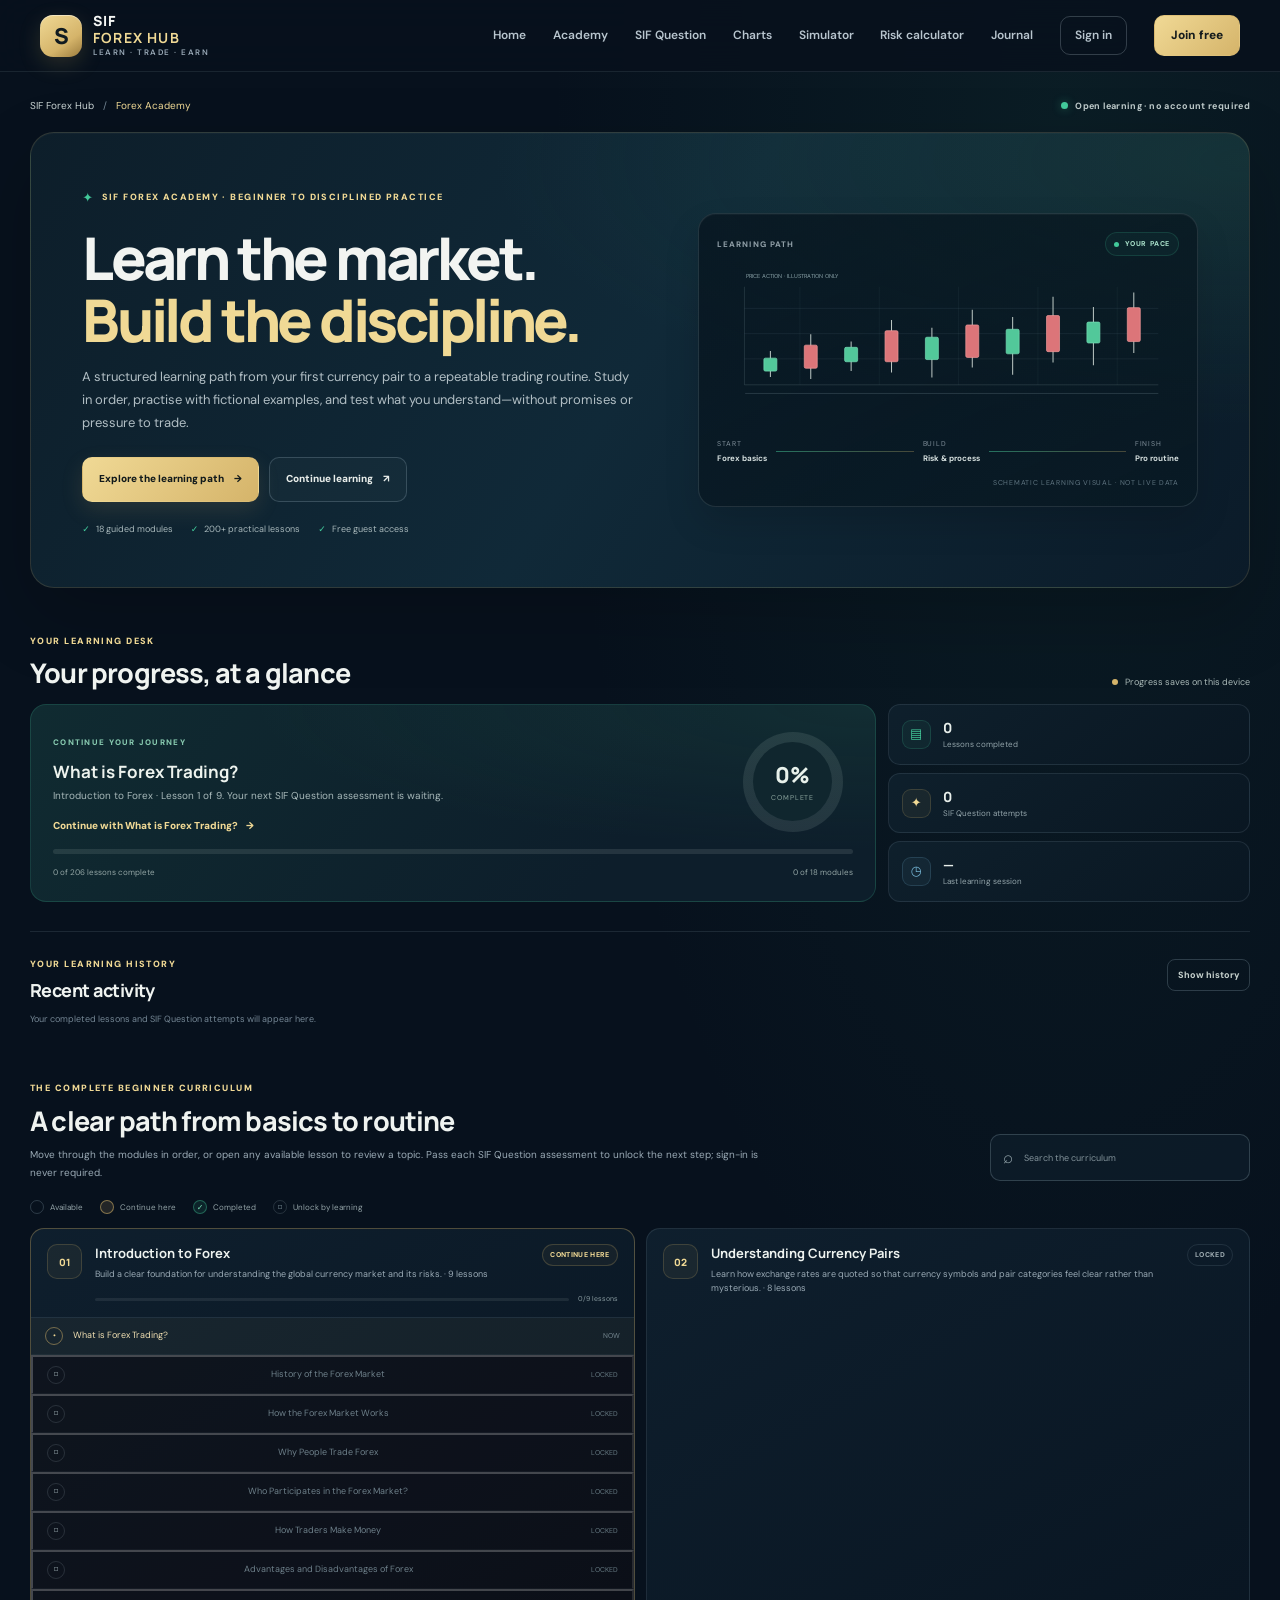
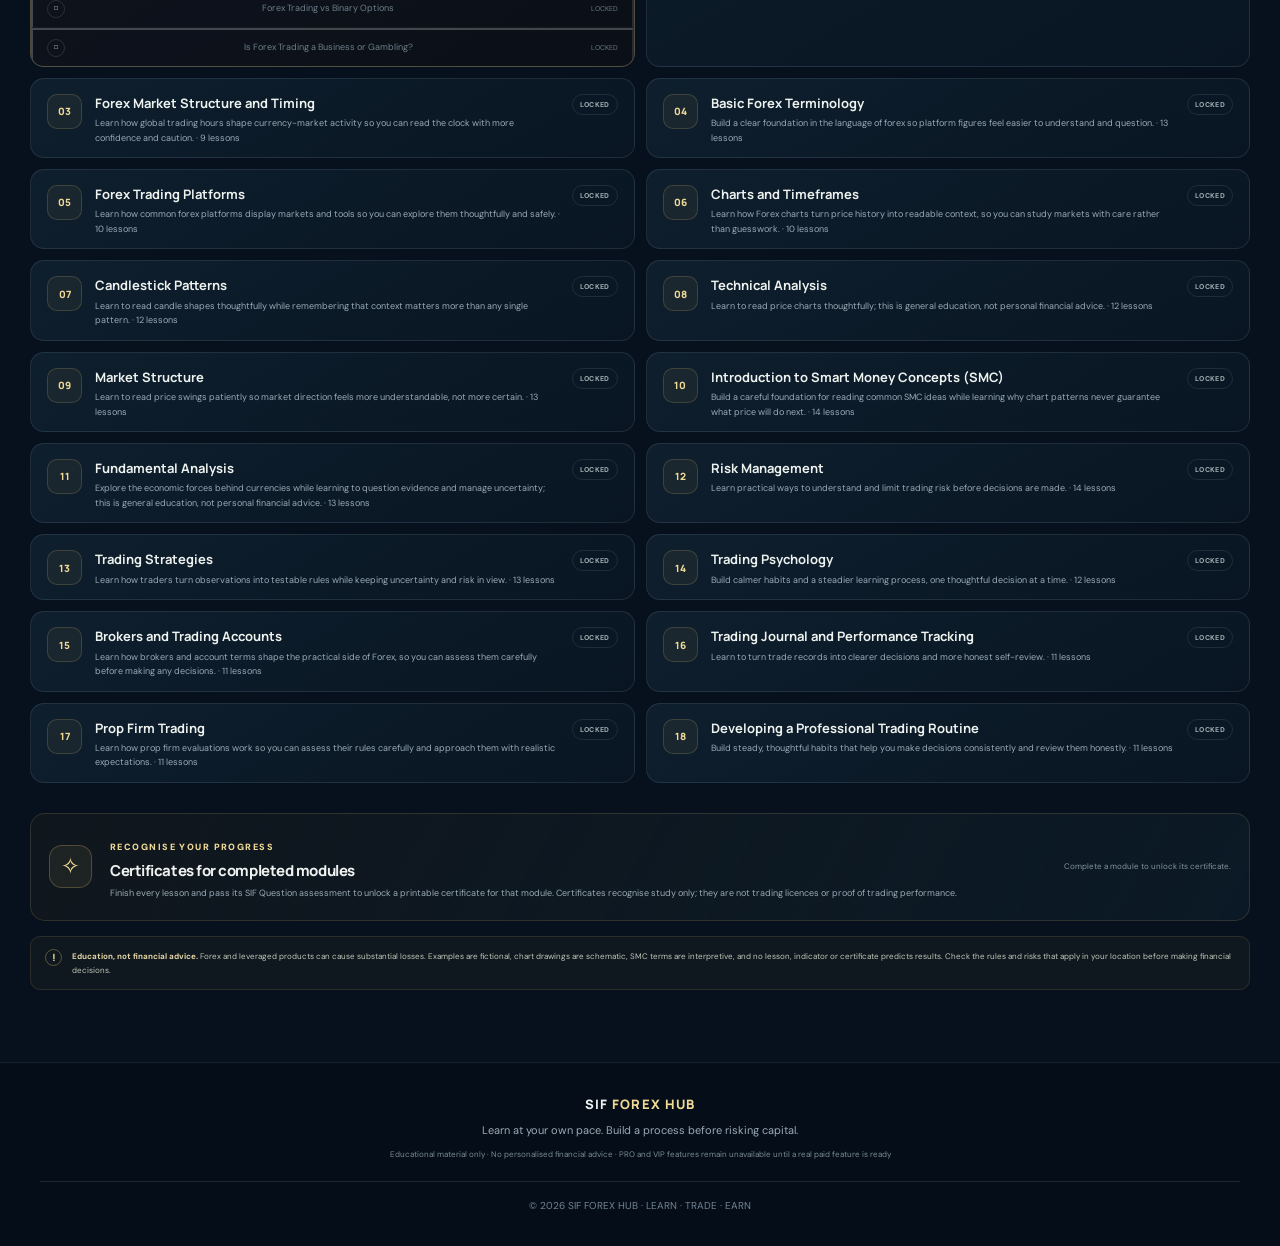
==== commit 5db5c31c: "Build complete SIF Forex Academy and SIF Question" ====
--- a/academy.html
+++ b/academy.html
@@ -3,762 +3,125 @@
 <head>
 <meta charset="UTF-8">
 <meta name="viewport" content="width=device-width, initial-scale=1.0">
-<meta name="description" content="Start learning forex with four short beginner lessons, quick checks and a short quiz. Open to everyone; no account required.">
-<title>Start Here: Forex Academy | SIF FOREX HUB</title>
-<style>
-:root {
-    color-scheme: dark;
-    --page: #071426;
-    --panel: #10243a;
-    --panel-deep: #091a2c;
-    --line: #23445c;
-    --text: #f4f8fc;
-    --muted: #b3c2d1;
-    --accent: #24e69a;
-    --accent-dark: #073b31;
-    --warning: #ffd58a;
-}
-* { box-sizing: border-box; }
-html { scroll-behavior: smooth; }
-body {
-    margin: 0;
-    background: var(--page);
-    color: var(--text);
-    font-family: Inter, ui-sans-serif, system-ui, -apple-system, BlinkMacSystemFont, "Segoe UI", sans-serif;
-    line-height: 1.6;
-}
-a { color: var(--accent); }
-a:focus-visible, button:focus-visible, input:focus-visible, summary:focus-visible {
-    outline: 3px solid #9af5cf;
-    outline-offset: 3px;
-}
-.site-header {
-    padding: 16px max(20px, calc((100% - 1080px) / 2));
-    background: #0a1220;
-    border-bottom: 1px solid var(--line);
-}
-.site-header a { font-size: 14px; font-weight: 700; text-decoration: none; }
-.container { width: min(100% - 32px, 1040px); margin: 0 auto; padding: 28px 0 56px; }
-.hero {
-    position: relative;
-    overflow: hidden;
-    padding: clamp(24px, 5vw, 48px);
-    border: 1px solid #1d6256;
-    border-radius: 20px;
-    background: radial-gradient(circle at 95% 10%, #1c5365 0, transparent 38%), linear-gradient(130deg, #103b3d, #10243a 72%);
-}
-.eyebrow { color: var(--accent); font-size: 12px; font-weight: 800; letter-spacing: .12em; text-transform: uppercase; }
-.hero h1 { max-width: 720px; margin: 8px 0 12px; font-size: clamp(30px, 5vw, 48px); line-height: 1.12; letter-spacing: -.035em; }
-.hero p { max-width: 690px; margin: 0; color: #d5e1eb; }
-.hero-note { display: flex; flex-wrap: wrap; gap: 8px 18px; margin-top: 22px; color: #c9d8e3; font-size: 13px; }
-.hero-note span::before { content: "• "; color: var(--accent); font-weight: 900; }
-.section-heading { margin: 34px 0 14px; }
-.section-heading h2 { margin: 0; font-size: clamp(23px, 4vw, 32px); }
-.section-heading p { margin: 6px 0 0; color: var(--muted); }
-.path-summary, .quiz, .more-topics { margin-top: 22px; padding: 22px; background: var(--panel); border: 1px solid var(--line); border-radius: 16px; }
-.path-summary { display: grid; grid-template-columns: minmax(0, 1fr) auto; gap: 10px 24px; align-items: center; }
-.path-summary strong { display: block; }
-.progress-caption { color: var(--muted); font-size: 13px; }
-progress { width: 100%; height: 10px; grid-column: 1 / -1; accent-color: var(--accent); }
-progress::-webkit-progress-bar { background: #071426; border-radius: 99px; }
-progress::-webkit-progress-value { background: var(--accent); border-radius: 99px; }
-progress::-moz-progress-bar { background: var(--accent); border-radius: 99px; }
-.storage-note { grid-column: 1 / -1; margin: 0; color: var(--muted); font-size: 12px; }
-.reset-button, .check-button, .continue-button, .quiz-submit {
-    min-height: 42px;
-    border: 0;
-    border-radius: 9px;
-    padding: 10px 15px;
-    font: inherit;
-    font-size: 13px;
-    font-weight: 800;
-    cursor: pointer;
-}
-.reset-button { border: 1px solid #426074; background: transparent; color: #e2edf5; }
-.reset-button:hover { border-color: var(--accent); color: var(--accent); }
-.lesson-list { display: grid; gap: 14px; }
-.lesson-card { padding: clamp(18px, 3vw, 26px); border: 1px solid var(--line); border-radius: 16px; background: var(--panel); scroll-margin-top: 18px; }
-.lesson-card.is-complete { border-color: #277c67; }
-.lesson-topline { display: flex; justify-content: space-between; align-items: flex-start; gap: 16px; }
-.step-label { display: block; color: var(--accent); font-size: 11px; font-weight: 800; letter-spacing: .1em; text-transform: uppercase; }
-.lesson-card h3 { margin: 3px 0 8px; font-size: 21px; line-height: 1.3; }
-.lesson-state { flex: 0 0 auto; color: var(--muted); font-size: 12px; font-weight: 700; }
-.lesson-card.is-complete .lesson-state { color: var(--accent); }
-.lesson-copy { color: #d1dce6; }
-.lesson-copy p { margin: 8px 0; }
-.example { margin: 14px 0; padding: 12px 15px; border-left: 3px solid var(--accent); border-radius: 0 8px 8px 0; background: var(--panel-deep); color: #d8e5ef; }
-.quick-check { margin-top: 18px; padding-top: 17px; border-top: 1px solid var(--line); }
-.quick-check fieldset, .quiz fieldset { min-width: 0; margin: 0 0 14px; padding: 0; border: 0; }
-.quick-check legend, .quiz legend { margin-bottom: 9px; font-weight: 750; }
-.answer-option { display: flex; gap: 10px; align-items: flex-start; margin: 7px 0; padding: 10px 12px; border: 1px solid #28445a; border-radius: 9px; background: var(--panel-deep); cursor: pointer; }
-.answer-option:hover { border-color: #4d7a8c; }
-.answer-option input { margin: 4px 0 0; accent-color: var(--accent); }
-.check-button, .quiz-submit { background: var(--accent); color: #061b16; }
-.check-button:hover, .quiz-submit:hover, .continue-button:hover { filter: brightness(1.08); }
-.check-feedback, #quiz-result { min-height: 1.5em; margin: 10px 0 0; color: #c6d6e3; font-size: 14px; }
-.check-feedback.is-correct { color: var(--accent); }
-.check-feedback.is-retry { color: var(--warning); }
-.continue-button { display: block; margin-top: 12px; background: #d7f5e8; color: #07291e; }
-.quiz h2 { margin: 0 0 6px; font-size: 24px; }
-.quiz-intro { margin: 0 0 18px; color: var(--muted); }
-.quiz fieldset + fieldset { padding-top: 14px; border-top: 1px solid var(--line); }
-.challenge-notice {
-    display: flex;
-    justify-content: space-between;
-    align-items: center;
-    gap: 18px;
-    margin-top: 16px;
-    padding: 17px 20px;
-    border: 1px solid #277c67;
-    border-radius: 14px;
-    background: linear-gradient(120deg, #103b3d, #10243a 72%);
-}
-.challenge-notice h2 { margin: 3px 0 4px; font-size: 18px; }
-.challenge-notice p { margin: 0; color: #d5e1eb; }
-.challenge-notice a { flex: 0 0 auto; font-weight: 800; text-decoration: none; }
-.guided-exercise {
-    margin-top: 16px;
-    padding: clamp(17px, 3vw, 24px);
-    border: 1px solid #277c67;
-    border-radius: 14px;
-    background: linear-gradient(135deg, #103b3d, #10243a 72%);
-}
-.guided-exercise h3 { margin: 4px 0 8px; font-size: 21px; }
-.guided-exercise > p { margin: 0; color: #d5e1eb; }
-.guided-exercise-grid { display: grid; grid-template-columns: repeat(3, minmax(0, 1fr)); gap: 10px; margin-top: 16px; }
-.guided-exercise-step { min-width: 0; padding: 14px; border: 1px solid #31566a; border-radius: 10px; background: #091a2c; }
-.guided-exercise-step strong { display: block; margin-bottom: 6px; color: var(--accent); }
-.guided-exercise-step p { margin: 0; color: #c8d7e2; font-size: 13px; }
-.example-values { margin: 10px 0 0; color: #e6f0f5; font-size: 13px; }
-.example-values div { display: flex; justify-content: space-between; gap: 10px; padding: 4px 0; border-bottom: 1px solid #1d374d; }
-.example-values div:last-child { border-bottom: 0; }
-.example-values dt { color: var(--muted); }
-.example-values dd { margin: 0; font-weight: 750; text-align: right; }
-.guided-exercise-link { display: inline-flex; align-items: center; justify-content: center; min-height: 44px; margin-top: 11px; padding: 9px 12px; border-radius: 8px; background: var(--accent); color: #061b16; font-size: 13px; font-weight: 850; text-decoration: none; }
-.guided-exercise-link:hover { filter: brightness(1.08); }
-.guided-safety-note { margin-top: 13px !important; padding: 11px 13px; border-left: 3px solid var(--warning); border-radius: 0 8px 8px 0; background: #1a2633; color: #f0dfbd !important; font-size: 13px; }
-.result-share-card {
-    margin-top: 18px;
-    padding: 20px;
-    border: 1px solid #277c67;
-    border-radius: 14px;
-    background: linear-gradient(135deg, #103b3d, #10243a 72%);
-}
-.result-share-card h3 { margin: 4px 0 8px; font-size: 21px; }
-.result-score { margin: 8px 0; color: #d5e1eb; }
-.result-score strong { color: var(--accent); font-size: clamp(28px, 5vw, 38px); line-height: 1.15; }
-.result-note { margin: 5px 0 0; color: var(--muted); font-size: 13px; }
-.share-actions { display: flex; flex-wrap: wrap; gap: 10px; margin-top: 16px; }
-.share-actions button { min-height: 46px; padding: 10px 16px; border-radius: 9px; font: inherit; font-weight: 800; cursor: pointer; }
-.share-primary { border: 0; background: var(--accent); color: #061b16; }
-.share-secondary { border: 1px solid #426074; background: transparent; color: #e2edf5; }
-.share-actions button:hover { filter: brightness(1.08); }
-.challenge-link-label { display: block; margin-top: 15px; color: #d5e1eb; font-size: 13px; font-weight: 750; }
-.challenge-link-row { display: grid; grid-template-columns: minmax(0, 1fr) auto; gap: 10px; margin-top: 6px; }
-.challenge-link-input { width: 100%; min-width: 0; min-height: 44px; padding: 10px 12px; border: 1px solid #426074; border-radius: 8px; background: var(--panel-deep); color: #e5edf4; font: inherit; font-size: 13px; }
-.share-status { min-height: 1.5em; margin: 9px 0 0; color: var(--muted); font-size: 13px; }
-.more-topics > h2 { margin: 0 0 6px; font-size: 24px; }
-.more-topics > p { margin: 0 0 16px; color: var(--muted); }
-.topic-group { margin-top: 10px; padding: 14px 16px; border: 1px solid var(--line); border-radius: 10px; background: var(--panel-deep); }
-.topic-group summary { color: #eaf3f8; font-weight: 750; cursor: pointer; }
-.topic-group ul { margin: 12px 0 0; padding-left: 22px; color: #c4d2de; }
-.topic-group li + li { margin-top: 8px; }
-.disclaimer { margin: 24px 0 0; padding: 15px 17px; border: 1px solid #5a4a2a; border-radius: 10px; color: #e8d9b8; font-size: 13px; }
-footer { padding: 20px; border-top: 1px solid #152c41; color: #8193a5; text-align: center; font-size: 12px; }
-[hidden] { display: none !important; }
-@media (max-width: 620px) {
-    .container { width: min(100% - 24px, 1040px); padding-top: 16px; }
-    .site-header { padding: 14px 16px; }
-    .path-summary { grid-template-columns: 1fr; }
-    progress, .storage-note { grid-column: 1; }
-    .reset-button { justify-self: start; }
-    .lesson-topline { gap: 8px; }
-    .challenge-notice { align-items: flex-start; flex-direction: column; gap: 10px; padding: 16px; }
-    .guided-exercise-grid { grid-template-columns: 1fr; }
-    .guided-exercise-link { width: 100%; text-align: center; }
-    .share-actions { display: grid; grid-template-columns: 1fr; }
-    .share-actions button { width: 100%; }
-    .challenge-link-row { grid-template-columns: 1fr; }
-    .challenge-link-input { font-size: 16px; }
-}
-@media (prefers-reduced-motion: reduce) { html { scroll-behavior: auto; } }
-</style>
+<meta name="description" content="Learn Forex from the ground up with 18 structured modules, practical examples, labelled chart illustrations and separate SIF Question assessments. Free to explore; no account required.">
+<meta name="theme-color" content="#07111d">
+<title>Forex Academy | SIF FOREX HUB</title>
+<link rel="preconnect" href="https://fonts.googleapis.com">
+<link rel="preconnect" href="https://fonts.gstatic.com" crossorigin>
 <link rel="stylesheet" href="style.css">
+<link rel="stylesheet" href="academy.css">
 <script src="site.js" defer></script>
+<script type="module" src="academy-engine.js"></script>
 </head>
-<body class="page-academy">
+<body class="page-academy academy-redesign">
 <header class="site-header">
-    <a href="index.html" class="brand" aria-label="SIF Forex Hub home">
-        <span class="brand-mark" aria-hidden="true">S</span>
-        <span class="brand-name">SIF <b>FOREX HUB</b><small>LEARN · TRADE · EARN</small></span>
-    </a>
-    <button class="menu-toggle" type="button" aria-label="Open navigation" aria-controls="navigation" aria-expanded="false">☰</button>
-    <nav id="navigation" aria-label="Main navigation">
-        <a href="index.html">Home</a>
-        <a href="academy.html">Academy</a>
-        <a href="charts.html">Charts</a>
-        <a href="simulator.html">Simulator</a>
-        <a href="calculator.html">Risk calculator</a>
-        <a href="journal.html">Journal</a>
-        <a href="login.html" class="nav-login">Sign in</a>
-        <a href="register.html" class="nav-register">Join free</a>
-    </nav>
+  <a href="index.html" class="brand" aria-label="SIF Forex Hub home">
+    <span class="brand-mark" aria-hidden="true">S</span>
+    <span class="brand-name">SIF <b>FOREX HUB</b><small>LEARN · TRADE · EARN</small></span>
+  </a>
+  <button class="menu-toggle" type="button" aria-label="Open navigation" aria-controls="navigation" aria-expanded="false">☰</button>
+  <nav id="navigation" aria-label="Main navigation">
+    <a href="index.html">Home</a>
+    <a href="academy.html" aria-current="page">Academy</a>
+    <a href="sif-question.html">SIF Question</a>
+    <a href="charts.html">Charts</a>
+    <a href="simulator.html">Simulator</a>
+    <a href="calculator.html">Risk calculator</a>
+    <a href="journal.html">Journal</a>
+    <a href="login.html" class="nav-login">Sign in</a>
+    <a href="register.html" class="nav-register">Join free</a>
+  </nav>
 </header>
-<main class="container">
-    <section class="hero" aria-labelledby="page-title">
-        <span class="eyebrow">Forex Academy · Beginner path</span>
-        <h1 id="page-title">Start here: your first forex lessons</h1>
-        <p>Take four short lessons in order. Each ends with a quick check and a clear next step; finish with a five-question quiz. The lessons and quiz are open to everyone, with no account required.</p>
-        <div class="hero-note" aria-label="Path details">
-            <span>4 short lessons</span>
-            <span>Quick check after each</span>
-            <span>Free to explore</span>
+<main class="academy-shell">
+  <div class="academy-topline">
+    <div class="academy-breadcrumb"><a href="index.html">SIF Forex Hub</a><span aria-hidden="true">/</span><span>Forex Academy</span></div>
+    <div class="academy-access"><span class="access-dot" aria-hidden="true"></span> Open learning · no account required</div>
+  </div>
+
+  <section class="academy-hero" id="course-overview" aria-labelledby="academy-title">
+    <div class="academy-hero-copy">
+      <span class="academy-eyebrow"><span class="eyebrow-mark" aria-hidden="true">✦</span> SIF FOREX ACADEMY · BEGINNER TO DISCIPLINED PRACTICE</span>
+      <h1 id="academy-title">Learn the market.<br><em>Build the discipline.</em></h1>
+      <p>A structured learning path from your first currency pair to a repeatable trading routine. Study in order, practise with fictional examples, and test what you understand—without promises or pressure to trade.</p>
+      <div class="academy-hero-actions">
+        <a href="#module-catalog" class="academy-primary-btn" id="hero-start">Explore the learning path <span aria-hidden="true">→</span></a>
+        <button class="academy-secondary-btn" id="hero-continue" type="button" hidden>Continue learning <span aria-hidden="true">↗</span></button>
+      </div>
+      <div class="academy-trust-row" aria-label="Course features"><span>18 guided modules</span><span>200+ practical lessons</span><span>Free guest access</span></div>
+    </div>
+    <div class="academy-hero-art" aria-label="Illustrative currency market chart">
+      <div class="hero-art-top"><span>LEARNING PATH</span><span class="live-pill"><i></i> YOUR PACE</span></div>
+      <div class="hero-chart-wrap" id="hero-chart" aria-hidden="true"></div>
+      <div class="hero-art-foot"><div><small>START</small><b>Forex basics</b></div><span class="journey-dash" aria-hidden="true"></span><div><small>BUILD</small><b>Risk & process</b></div><span class="journey-dash" aria-hidden="true"></span><div><small>FINISH</small><b>Pro routine</b></div></div>
+      <span class="chart-illustration-tag">SCHEMATIC LEARNING VISUAL · NOT LIVE DATA</span>
+    </div>
+  </section>
+
+  <div class="academy-notice" id="sync-banner" role="status" aria-live="polite" hidden></div>
+
+  <section class="learner-dashboard" aria-labelledby="dashboard-heading">
+    <div class="dashboard-heading-row">
+      <div><span class="academy-section-kicker">YOUR LEARNING DESK</span><h2 id="dashboard-heading">Your progress, at a glance</h2></div>
+      <span class="save-status" id="save-status"><span class="save-dot" aria-hidden="true"></span><span id="save-status-text">Progress saves on this device</span></span>
+    </div>
+    <div class="learner-grid">
+      <article class="learner-main-card">
+        <div class="learner-main-copy">
+          <span class="mini-kicker">CONTINUE YOUR JOURNEY</span>
+          <h3 id="continue-title">Your first lesson is ready</h3>
+          <p id="continue-description">Start with the essentials. Your place will be saved as you work through each lesson.</p>
+          <a class="continue-link" id="continue-link" href="academy.html?lesson=m1-l1">Begin lesson 1 <span aria-hidden="true">→</span></a>
         </div>
-    </section>
+        <div class="course-progress-ring" id="course-progress-ring" role="img" aria-label="0 percent course progress"><div><strong id="course-progress-number">0%</strong><span>COMPLETE</span></div></div>
+        <div class="course-progress-track"><span id="course-progress-bar"></span></div>
+        <div class="course-progress-caption"><span id="course-progress-count">0 of 0 lessons complete</span><span id="course-module-count">0 of 18 modules</span></div>
+      </article>
+      <div class="learner-metrics">
+        <article class="metric-card"><span class="metric-icon" aria-hidden="true">▤</span><div><strong id="metric-lessons">0</strong><span>Lessons completed</span></div></article>
+        <article class="metric-card"><span class="metric-icon metric-icon-gold" aria-hidden="true">✦</span><div><strong id="metric-quizzes">0</strong><span>SIF Question attempts</span></div></article>
+        <article class="metric-card"><span class="metric-icon metric-icon-blue" aria-hidden="true">◷</span><div><strong id="metric-streak">—</strong><span>Last learning session</span></div></article>
+      </div>
+    </div>
+  </section>
 
-    <aside class="challenge-notice" id="incoming-challenge" aria-labelledby="incoming-challenge-title" hidden>
-        <div>
-            <span class="eyebrow">Challenge received</span>
-            <h2 id="incoming-challenge-title">A friend shared a quiz score</h2>
-            <p id="incoming-challenge-text"></p>
-        </div>
-        <a href="#first-quiz">Take the five-question quiz →</a>
-    </aside>
+  <section class="learning-history" id="learning-history" aria-labelledby="history-heading">
+    <div class="history-heading"><div><span class="academy-section-kicker">YOUR LEARNING HISTORY</span><h2 id="history-heading">Recent activity</h2></div><button id="history-toggle" class="text-button" type="button" aria-expanded="false">Show history</button></div>
+    <ol id="history-list" class="history-list" hidden></ol>
+    <p class="history-empty" id="history-empty">Your completed lessons and SIF Question attempts will appear here.</p>
+  </section>
 
-    <section class="path-summary" aria-label="Your learning progress">
-        <div>
-            <strong id="progress-label">Your progress: 0 of 4 lessons complete</strong>
-            <span class="progress-caption">Complete each quick check to mark a lesson done.</span>
-        </div>
-        <button class="reset-button" id="reset-progress" type="button">Reset progress</button>
-        <progress id="path-progress" max="4" value="0" aria-label="Beginner path progress">0 of 4</progress>
-        <p class="storage-note" id="storage-note">Progress is saved on this device only. Sign-in is not needed to learn; account-based progress sync is not set up yet.</p>
-    </section>
+  <section class="module-catalog" id="module-catalog" aria-labelledby="module-heading">
+    <div class="catalog-heading">
+      <div><span class="academy-section-kicker">THE COMPLETE BEGINNER CURRICULUM</span><h2 id="module-heading">A clear path from basics to routine</h2><p>Move through the modules in order, or open any available lesson to review a topic. Pass each SIF Question assessment to unlock the next step; sign-in is never required.</p></div>
+      <label class="module-search"><span class="sr-only">Search modules and lessons</span><span aria-hidden="true">⌕</span><input id="lesson-search" type="search" placeholder="Search the curriculum" autocomplete="off"></label>
+    </div>
+    <div class="path-legend" aria-label="Lesson status legend"><span><i class="legend-unlocked"></i> Available</span><span><i class="legend-current"></i> Continue here</span><span><i class="legend-done">✓</i> Completed</span><span><i class="legend-locked">⌑</i> Unlock by learning</span></div>
+    <div id="module-grid" class="module-grid" aria-live="polite"><div class="loading-modules"><span class="loading-orb" aria-hidden="true"></span>Preparing your learning path…</div></div>
+    <p class="no-search-results" id="no-search-results" hidden>No lessons match that search. Try another word or clear the search.</p>
+  </section>
 
-    <section aria-labelledby="start-title">
-        <div class="section-heading">
-            <h2 id="start-title">The Start Here path</h2>
-            <p>Read a lesson, answer its check, then use the next-step button to keep your place.</p>
-        </div>
-        <div class="lesson-list">
-            <article class="lesson-card" id="lesson-1" data-lesson="1">
-                <div class="lesson-topline">
-                    <div><span class="step-label">Lesson 1 · The basics</span><h3 tabindex="-1">What forex is—and how to read a pair</h3></div>
-                    <span class="lesson-state" aria-label="Lesson status">Lesson 1 of 4</span>
-                </div>
-                <div class="lesson-copy">
-                    <p>Forex (foreign exchange) is a market where one currency is exchanged for another. A pair compares the value of its first currency with its second.</p>
-                    <div class="example"><strong>Example: EUR/USD</strong><br>EUR is the <em>base currency</em>; USD is the <em>quote currency</em>. A price of 1.0800 means one euro is quoted at 1.08 US dollars. It is an illustration, not a live quote.</div>
-                    <p>A pair’s price can move up or down. Knowing the pair’s direction does not tell you whether a trade is suitable or profitable.</p>
-                </div>
-                <div class="quick-check">
-                    <fieldset>
-                        <legend>Quick check: In EUR/USD, which currency is the base currency?</legend>
-                        <label class="answer-option"><input type="radio" name="check-1" value="a"> <span>EUR, the first currency in the pair</span></label>
-                        <label class="answer-option"><input type="radio" name="check-1" value="b"> <span>USD, the second currency in the pair</span></label>
-                    </fieldset>
-                    <button class="check-button" type="button" data-check="1">Check answer</button>
-                    <p class="check-feedback" id="feedback-1" role="status" aria-live="polite"></p>
-                    <button class="continue-button" type="button" data-next="2" hidden>Continue to lesson 2 →</button>
-                </div>
-            </article>
+  <section class="certificate-section" id="certificates" aria-labelledby="certificate-heading">
+    <div class="certificate-icon" aria-hidden="true">✧</div>
+    <div><span class="academy-section-kicker">RECOGNISE YOUR PROGRESS</span><h2 id="certificate-heading">Certificates for completed modules</h2><p>Finish every lesson and pass its SIF Question assessment to unlock a printable certificate for that module. Certificates recognise study only; they are not trading licences or proof of trading performance.</p></div>
+    <div id="certificate-actions" class="certificate-actions"><span class="certificate-note">Complete a module to unlock its certificate.</span></div>
+  </section>
 
-            <article class="lesson-card" id="lesson-2" data-lesson="2">
-                <div class="lesson-topline">
-                    <div><span class="step-label">Lesson 2 · Price and costs</span><h3 tabindex="-1">Pips and the spread</h3></div>
-                    <span class="lesson-state" aria-label="Lesson status">Lesson 2 of 4</span>
-                </div>
-                <div class="lesson-copy">
-                    <p>A <em>pip</em> is a commonly used unit for describing a currency pair’s price movement. For many pairs it is 0.0001; for many yen pairs it is 0.01. Some platforms display an extra fractional pip.</p>
-                    <div class="example"><strong>The spread</strong><br>The spread is the difference between a market’s buy (ask) and sell (bid) prices. It is one of the costs to understand before trading, and it can vary with the pair and market conditions.</div>
-                    <p>Actual pricing and costs depend on the provider and account terms. Check those details rather than assuming every pair or platform is the same.</p>
-                </div>
-                <div class="quick-check">
-                    <fieldset>
-                        <legend>Quick check: What does the spread describe?</legend>
-                        <label class="answer-option"><input type="radio" name="check-2" value="a"> <span>The difference between the ask and bid prices</span></label>
-                        <label class="answer-option"><input type="radio" name="check-2" value="b"> <span>A guarantee that a trade will close without a loss</span></label>
-                    </fieldset>
-                    <button class="check-button" type="button" data-check="2">Check answer</button>
-                    <p class="check-feedback" id="feedback-2" role="status" aria-live="polite"></p>
-                    <button class="continue-button" type="button" data-next="3" hidden>Continue to lesson 3 →</button>
-                </div>
-            </article>
+  <aside class="academy-disclaimer"><span class="disclaimer-icon" aria-hidden="true">!</span><p><strong>Education, not financial advice.</strong> Forex and leveraged products can cause substantial losses. Examples are fictional, chart drawings are schematic, SMC terms are interpretive, and no lesson, indicator or certificate predicts results. Check the rules and risks that apply in your location before making financial decisions.</p></aside>
 
-            <article class="lesson-card" id="lesson-3" data-lesson="3">
-                <div class="lesson-topline">
-                    <div><span class="step-label">Lesson 3 · Leverage and risk</span><h3 tabindex="-1">Leverage can magnify outcomes</h3></div>
-                    <span class="lesson-state" aria-label="Lesson status">Lesson 3 of 4</span>
-                </div>
-                <div class="lesson-copy">
-                    <p><em>Leverage</em> lets a trader control a larger market exposure than the funds set aside as margin. Margin is collateral required to maintain that exposure; it is not a cap on possible loss.</p>
-                    <div class="example"><strong>Keep in mind</strong><br>Leverage can magnify gains and losses. A relatively small market move can have a large effect on account equity, and losses can exceed expectations. Rules and protections vary by provider and location.</div>
-                    <p>Understand the provider’s leverage, margin and close-out terms before using any leveraged product. Practising on this site does not remove real-world risk.</p>
-                </div>
-                <div class="quick-check">
-                    <fieldset>
-                        <legend>Quick check: What is a key effect of leverage?</legend>
-                        <label class="answer-option"><input type="radio" name="check-3" value="a"> <span>It makes possible losses disappear</span></label>
-                        <label class="answer-option"><input type="radio" name="check-3" value="b"> <span>It can magnify both gains and losses</span></label>
-                    </fieldset>
-                    <button class="check-button" type="button" data-check="3">Check answer</button>
-                    <p class="check-feedback" id="feedback-3" role="status" aria-live="polite"></p>
-                    <button class="continue-button" type="button" data-next="4" hidden>Continue to lesson 4 →</button>
-                </div>
-            </article>
-
-            <article class="lesson-card" id="lesson-4" data-lesson="4">
-                <div class="lesson-topline">
-                    <div><span class="step-label">Lesson 4 · Before you practise</span><h3 tabindex="-1">Plan first; protect your limits</h3></div>
-                    <span class="lesson-state" aria-label="Lesson status">Lesson 4 of 4</span>
-                </div>
-                <div class="lesson-copy">
-                    <p>A trading plan sets out the conditions you would use to make and review a decision. It can include what you are learning, how you would enter and exit a practice trade, and what would make you stand aside.</p>
-                    <div class="example"><strong>Before a practice trade</strong><br>Know the possible loss, choose a position size that fits your own limits, and decide how you will respond if the idea is wrong. Stop orders may not fill at the requested price in fast or gapping markets.</div>
-                    <p>There is no universally safe risk amount. Never trade money you cannot afford to lose, and do not treat this learning material as personal financial advice.</p>
-                </div>
-                <div class="quick-check">
-                    <fieldset>
-                        <legend>Quick check: Why set your limits before entering a trade?</legend>
-                        <label class="answer-option"><input type="radio" name="check-4" value="a"> <span>To know the possible loss and avoid making the decision impulsively</span></label>
-                        <label class="answer-option"><input type="radio" name="check-4" value="b"> <span>To make sure the trade will be profitable</span></label>
-                    </fieldset>
-                    <button class="check-button" type="button" data-check="4">Check answer</button>
-                    <p class="check-feedback" id="feedback-4" role="status" aria-live="polite"></p>
-                    <button class="continue-button" type="button" data-next="quiz" hidden>Continue to the short quiz →</button>
-                </div>
-            </article>
-        </div>
-
-
-        <section class="visual-concepts" aria-labelledby="visual-concepts-title">
-            <div class="section-heading"><span class="eyebrow">VISUAL REFERENCE · SCHEMATIC ONLY</span><h2 id="visual-concepts-title">Read the shape of a chart</h2><p>Simple teaching diagrams—not live market data, analysis, or trading signals.</p></div>
-            <div class="visual-concepts-grid">
-                <article class="diagram-card"><span class="diagram-label">01 · Candle anatomy</span><h3>Open, high, low, close</h3><svg viewBox="0 0 320 150" role="img" aria-label="Schematic candlestick anatomy with wick and body"><path d="M26 127H300M26 25V127" class="diagram-axis"/><path d="M83 38V112M150 24V130M217 49V120" class="diagram-wick"/><rect x="72" y="58" width="22" height="36" rx="3" class="diagram-candle-up"/><rect x="139" y="48" width="22" height="55" rx="3" class="diagram-candle-down"/><rect x="206" y="67" width="22" height="27" rx="3" class="diagram-candle-up"/><path d="M231 50h46M232 94h46" class="diagram-mark"/><text x="281" y="53">High</text><text x="281" y="98">Low</text></svg><p>A candle summarizes price movement for one chosen interval.</p></article>
-                <article class="diagram-card"><span class="diagram-label">02 · Structure & liquidity</span><h3>Swing points are context</h3><svg viewBox="0 0 320 150" role="img" aria-label="Schematic market structure with swing highs and a marked level"><path d="M22 128H300M22 20V128" class="diagram-axis"/><path d="M28 112 71 75 107 98 151 49 193 78 236 39 282 66" class="diagram-line"/><path d="M22 48H299" class="diagram-level"/><path d="M236 40V18" class="diagram-mark"/><text x="214" y="15">Prior high</text><text x="82" y="139">Illustrative swings</text></svg><p>Prior highs and lows may be studied as areas of interest; no level predicts what happens next.</p></article>
-                <article class="diagram-card"><span class="diagram-label">03 · Fair Value Gap</span><h3>Three-candle illustration</h3><svg viewBox="0 0 320 150" role="img" aria-label="Schematic three-candle fair value gap teaching diagram"><path d="M22 128H300M22 20V128" class="diagram-axis"/><path d="M78 37V111M155 22V126M232 45V103" class="diagram-wick"/><rect x="68" y="57" width="20" height="32" rx="2" class="diagram-candle-up"/><rect x="145" y="41" width="20" height="60" rx="2" class="diagram-candle-up"/><rect x="222" y="58" width="20" height="28" rx="2" class="diagram-candle-down"/><rect x="171" y="57" width="39" height="28" rx="4" class="diagram-zone"/><path d="M164 57h60M164 85h60" class="diagram-level"/><text x="175" y="76">Gap</text></svg><p>A pattern some traders interpret as imbalance; interpretations can differ and are not a forecast.</p></article>
-            </div>
-        </section>
-
-        <section class="guided-exercise" id="guided-exercise" aria-labelledby="guided-exercise-title">
-            <span class="eyebrow">Lesson 4 · Educational practice</span>
-            <h3 id="guided-exercise-title">Connect planning, position size and the simulator</h3>
-            <p>Follow this optional, no-account exercise using made-up values only. It demonstrates how the tools connect; it does not suggest a suitable risk level, account size, or trade.</p>
-            <div class="guided-exercise-grid">
-                <div class="guided-exercise-step">
-                    <strong>1 · Start with a fictional example</strong>
-                    <p>These inputs exist only to illustrate the calculator’s arithmetic.</p>
-                    <dl class="example-values">
-                        <div><dt>Demo balance</dt><dd>$10,000</dd></div>
-                        <div><dt>Demo risk input</dt><dd>1%</dd></div>
-                        <div><dt>Demo stop distance</dt><dd>20 pips</dd></div>
-                        <div><dt>Demo pip value</dt><dd>$10 / pip / standard lot</dd></div>
-                    </dl>
-                    <a class="guided-exercise-link" href="calculator.html?guided=1&amp;balance=10000&amp;risk=1&amp;stopLoss=20&amp;pipValue=10">Open the example in the calculator →</a>
-                </div>
-                <div class="guided-exercise-step">
-                    <strong>2 · Review the estimate</strong>
-                    <p>Calculate, check what each result means, and notice how changing an input changes the estimate. The example is not a recommendation.</p>
-                </div>
-                <div class="guided-exercise-step">
-                    <strong>3 · Explore virtual practice</strong>
-                    <p>Only after calculating, you can carry the example size into the simulator. It will not choose a direction or open a practice trade for you.</p>
-                </div>
-            </div>
-            <p class="guided-safety-note"><strong>Educational example only:</strong> the 1% input, balance, stop distance and pip value are fictional—not a real-money risk level or trade setup. The simulator uses its own virtual account and does not enforce a stop loss. Do not use the sample as personal financial advice.</p>
-        </section>
-    </section>
-
-    <section class="quiz" id="first-quiz" aria-labelledby="quiz-title">
-        <span class="eyebrow">Quick review · 5 questions</span>
-        <h2 id="quiz-title">Your first forex quiz</h2>
-        <p class="quiz-intro">Choose one answer for each question, then check your score. You can retry as often as you like.</p>
-        <form id="quiz-form">
-            <fieldset>
-                <legend>1. In GBP/USD, which currency is the quote currency?</legend>
-                <label class="answer-option"><input type="radio" name="q1" value="a"> <span>GBP</span></label>
-                <label class="answer-option"><input type="radio" name="q1" value="b"> <span>USD</span></label>
-            </fieldset>
-            <fieldset>
-                <legend>2. What does the spread compare?</legend>
-                <label class="answer-option"><input type="radio" name="q2" value="a"> <span>The ask and bid prices</span></label>
-                <label class="answer-option"><input type="radio" name="q2" value="b"> <span>Two different trading sessions</span></label>
-            </fieldset>
-            <fieldset>
-                <legend>3. What can leverage do?</legend>
-                <label class="answer-option"><input type="radio" name="q3" value="a"> <span>Magnify both gains and losses</span></label>
-                <label class="answer-option"><input type="radio" name="q3" value="b"> <span>Guarantee a maximum loss in all conditions</span></label>
-            </fieldset>
-            <fieldset>
-                <legend>4. What is a sensible purpose of a trading plan?</legend>
-                <label class="answer-option"><input type="radio" name="q4" value="a"> <span>To make every trade profitable</span></label>
-                <label class="answer-option"><input type="radio" name="q4" value="b"> <span>To define a process and limits before a decision</span></label>
-            </fieldset>
-            <fieldset>
-                <legend>5. Do these lessons or quiz results predict future trading performance?</legend>
-                <label class="answer-option"><input type="radio" name="q5" value="a"> <span>Yes, a high score predicts future profits</span></label>
-                <label class="answer-option"><input type="radio" name="q5" value="b"> <span>No, they are educational and do not predict outcomes</span></label>
-            </fieldset>
-            <button class="quiz-submit" type="submit">Check my score</button>
-            <div id="quiz-result" role="status" aria-live="polite" aria-atomic="true"></div>
-            <section class="result-share-card" id="quiz-share-card" aria-labelledby="share-card-title" hidden>
-                <span class="eyebrow">Your learning result</span>
-                <h3 id="share-card-title">Forex basics · quick review</h3>
-                <p class="result-score">Your score: <strong id="share-score"></strong> <span>out of 5</span></p>
-                <p class="result-note">A learning quiz score only; it does not predict future trading performance.</p>
-                <div class="share-actions">
-                    <button class="share-primary" id="share-challenge" type="button">Challenge a friend</button>
-                    <button class="share-secondary" id="share-result-card" type="button">Share result card</button>
-                    <button class="share-secondary" id="download-result-card" type="button">Download card</button>
-                    <button class="share-secondary" id="copy-challenge-link" type="button">Copy link</button>
-                </div>
-                <label class="challenge-link-label" for="challenge-link">Challenge link · includes only this quiz score</label>
-                <div class="challenge-link-row">
-                    <input class="challenge-link-input" id="challenge-link" type="text" readonly spellcheck="false" aria-label="Shareable challenge link containing only the quiz score">
-                </div>
-                <p class="share-status" id="share-status" role="status" aria-live="polite"></p>
-            </section>
-        </form>
-    </section>
-
-    <section class="more-topics" aria-labelledby="more-title">
-        <h2 id="more-title">Explore more topics</h2>
-        <p>When you are ready, continue with the existing intermediate and advanced material.</p>
-        <details class="topic-group">
-            <summary>Intermediate: market structure, trends and risk</summary>
-            <ul>
-                <li><strong>Market structure:</strong> swing highs and lows can help describe an uptrend, downtrend or range; they do not guarantee what happens next.</li>
-                <li><strong>Support and resistance:</strong> areas where buying or selling interest has previously slowed a move. These are zones of interest, not guaranteed turning points.</li>
-                <li><strong>Trend analysis:</strong> describe a market as generally rising, falling or moving sideways, while keeping the chosen timeframe in view.</li>
-                <li><strong>Risk management:</strong> understand possible loss, position size, stop orders and leverage before practice; no tool prevents all losses.</li>
-            </ul>
-        </details>
-        <details class="topic-group">
-            <summary>Advanced: Smart Money Concepts (SMC)</summary>
-            <ul>
-                <li><strong>Liquidity:</strong> traders may study areas where orders could be concentrated, such as prior highs and lows; this is an analytical idea, not a promise of price behaviour.</li>
-                <li><strong>Break of Structure (BOS):</strong> a break of a swing level in the direction of a described structure, which may be interpreted as continuation evidence.</li>
-                <li><strong>Change of Character (CHoCH):</strong> a break against a prior direction that some traders watch for a possible shift; it does not confirm a reversal.</li>
-                <li><strong>Fair Value Gap (FVG):</strong> a three-candle pattern some traders interpret as an imbalance and study as a possible area of interest.</li>
-            </ul>
-        </details>
-        <details class="topic-group">
-            <summary>Psychology and planning</summary>
-            <ul>
-                <li><strong>Discipline:</strong> practise following a written process rather than chasing a move or reacting emotionally to a loss.</li>
-                <li><strong>Trading plan:</strong> write down the conditions, review process and risk limits you intend to follow. A plan cannot guarantee a result.</li>
-            </ul>
-        </details>
-    </section>
-
-    <p class="disclaimer">Forex and leveraged products involve substantial risk and may not be suitable for everyone. This material is for general education, not personal financial advice, a trade signal or a promise of results.</p>
+  <section class="lesson-view" id="lesson-view" hidden aria-labelledby="lesson-title">
+    <div class="lesson-toolbar"><button class="back-to-course" id="back-to-course" type="button"><span aria-hidden="true">←</span> All modules</button><div class="lesson-breadcrumb" id="lesson-breadcrumb"></div><button class="lesson-bookmark" id="lesson-bookmark" type="button" aria-pressed="false" aria-label="Save this lesson to your learning history">☆ <span>Save lesson</span></button></div>
+    <div class="lesson-layout">
+      <article class="lesson-article" id="lesson-content"></article>
+      <aside class="lesson-sidebar" aria-label="Lesson outline and progress">
+        <div class="lesson-outline-card"><span class="academy-section-kicker">IN THIS LESSON</span><ol id="lesson-outline"></ol></div>
+        <div class="lesson-progress-card"><span class="academy-section-kicker">MODULE PROGRESS</span><div class="sidebar-progress"><span id="module-progress-bar"></span></div><p id="module-progress-text">0 of 0 lessons complete</p><a id="module-overview-link" href="#module-catalog">View module lessons →</a></div>
+        <div class="lesson-safety-card"><strong>Study first, decide later</strong><p>Practise ideas on paper or in a demo environment. An assessment score is not a trading signal.</p></div>
+      </aside>
+    </div>
+    <nav class="lesson-navigation" aria-label="Lesson navigation"><a class="lesson-nav-card previous-lesson" id="previous-lesson" href="#" hidden><span>← PREVIOUS LESSON</span><strong id="previous-title"></strong></a><div class="lesson-nav-spacer"></div><a class="lesson-nav-card next-lesson" id="next-lesson" href="#" hidden><span>NEXT LESSON →</span><strong id="next-title"></strong></a></nav>
+  </section>
+  <div id="certificate-print-area" class="certificate-print-area" hidden></div>
 </main>
-<footer>© 2026 SIF FOREX HUB · Learn at your own pace</footer>
-<script>
-(() => {
-    const STORAGE_KEY = "sifForexAcademyStartHere.v1";
-    const answers = {
-        "1": { correct: "a", explanation: "Correct. In EUR/USD, EUR is first, so it is the base currency." },
-        "2": { correct: "a", explanation: "Correct. The spread is the difference between the ask and bid prices." },
-        "3": { correct: "b", explanation: "Correct. Leverage can magnify both gains and losses." },
-        "4": { correct: "a", explanation: "Correct. Setting limits first helps you understand possible loss and follow a planned process; it cannot guarantee profit." }
-    };
-    const quizAnswers = [
-        { correct: "b", explanation: "USD is the second currency in GBP/USD, so it is the quote currency." },
-        { correct: "a", explanation: "The spread is the difference between the ask and bid prices." },
-        { correct: "a", explanation: "Leverage can magnify gains and losses." },
-        { correct: "b", explanation: "A plan can define a process and limits, but cannot ensure a profitable outcome." },
-        { correct: "b", explanation: "A learning quiz does not predict future market outcomes or personal performance." }
-    ];
-    const validIds = ["1", "2", "3", "4"];
-    let completed = new Set();
-    let storageAvailable = true;
-
-    try {
-        const saved = JSON.parse(localStorage.getItem(STORAGE_KEY) || "null");
-        if (saved && Array.isArray(saved.completed)) {
-            completed = new Set(saved.completed.map(String).filter(id => validIds.includes(id)));
-        }
-    } catch (error) {
-        storageAvailable = false;
-    }
-
-    const progress = document.getElementById("path-progress");
-    const progressLabel = document.getElementById("progress-label");
-    const storageNote = document.getElementById("storage-note");
-
-    const shareCard = document.getElementById("quiz-share-card");
-    const shareScore = document.getElementById("share-score");
-    const shareLink = document.getElementById("challenge-link");
-    const shareStatus = document.getElementById("share-status");
-    let latestScore = null;
-
-    function buildChallengeUrl(score) {
-        const challengeUrl = new URL("academy.html", window.location.href);
-        challengeUrl.search = "";
-        challengeUrl.hash = "";
-        challengeUrl.searchParams.set("challenge", String(score));
-        return challengeUrl.toString();
-    }
-
-    function prepareShareLink() {
-        if (latestScore === null) return "";
-        const link = buildChallengeUrl(latestScore);
-        shareLink.value = link;
-        return link;
-    }
-
-    async function copyChallengeLink() {
-        const link = prepareShareLink();
-        if (!link) return;
-        let copied = false;
-        try {
-            if (navigator.clipboard && navigator.clipboard.writeText) {
-                await navigator.clipboard.writeText(link);
-                copied = true;
-            }
-        } catch (error) {}
-        if (!copied) {
-            try {
-                shareLink.focus();
-                shareLink.select();
-                copied = document.execCommand("copy");
-            } catch (error) {}
-        }
-        if (copied) {
-            shareStatus.textContent = "Challenge link copied. It contains only your learning quiz score.";
-        } else {
-            shareLink.focus();
-            shareLink.select();
-            shareStatus.textContent = "Copy was not available here. The score-only link is selected so you can copy it manually.";
-        }
-    }
-
-    async function shareChallenge() {
-        if (latestScore === null) return;
-        const link = prepareShareLink();
-        const shareData = {
-            title: "SIF Forex Hub · Start Here quiz",
-            text: `I scored ${latestScore}/5 on a short forex learning quiz. Can you match my score? This learning score does not predict future performance.`,
-            url: link
-        };
-        if (typeof navigator.share !== "function") {
-            await copyChallengeLink();
-            return;
-        }
-        try {
-            await navigator.share(shareData);
-            shareStatus.textContent = "Shared. The message includes only your quiz score and challenge link.";
-        } catch (error) {
-            if (error && error.name === "AbortError") {
-                shareStatus.textContent = "Share cancelled. You can still use Copy link.";
-                return;
-            }
-            await copyChallengeLink();
-        }
-    }
-
-    function makeResultCardFile(score) {
-        const canvas = document.createElement("canvas");
-        canvas.width = 1200;
-        canvas.height = 630;
-        const ctx = canvas.getContext("2d");
-        if (!ctx) throw new Error("Card image unavailable");
-        const background = ctx.createLinearGradient(0, 0, 1200, 630);
-        background.addColorStop(0, "#173b3d");
-        background.addColorStop(1, "#07111d");
-        ctx.fillStyle = background;
-        ctx.fillRect(0, 0, 1200, 630);
-        ctx.strokeStyle = "#927945";
-        ctx.lineWidth = 4;
-        ctx.strokeRect(32, 32, 1136, 566);
-        ctx.fillStyle = "#f0d995";
-        ctx.font = "bold 25px sans-serif";
-        ctx.fillText("SIF FOREX HUB  /  BEGINNER ACADEMY", 86, 104);
-        ctx.fillStyle = "#f4f8fc";
-        ctx.font = "bold 52px sans-serif";
-        ctx.fillText("Forex basics · quick review", 86, 186);
-        ctx.font = "29px sans-serif";
-        ctx.fillStyle = "#d5e1eb";
-        ctx.fillText("MY LEARNING QUIZ SCORE", 86, 270);
-        ctx.font = "bold 146px sans-serif";
-        ctx.fillStyle = "#f0d995";
-        ctx.fillText(`${score} / 5`, 82, 426);
-        ctx.fillStyle = "#d5e1eb";
-        ctx.font = "26px sans-serif";
-        ctx.fillText("Educational quiz only. This score does not predict", 86, 510);
-        ctx.fillText("future trading performance.", 86, 548);
-        const encoded = canvas.toDataURL("image/png").split(",")[1];
-        const bytes = Uint8Array.from(atob(encoded), character => character.charCodeAt(0));
-        return new File([bytes], "sif-forex-learning-result.png", { type: "image/png" });
-    }
-
-    function downloadResultCard(file) {
-        const url = URL.createObjectURL(file);
-        const link = document.createElement("a");
-        link.href = url;
-        link.download = file.name;
-        document.body.append(link);
-        link.click();
-        link.remove();
-        setTimeout(() => URL.revokeObjectURL(url), 10000);
-    }
-
-    function downloadCard() {
-        if (latestScore === null) return;
-        try {
-            downloadResultCard(makeResultCardFile(latestScore));
-            shareStatus.textContent = "Your score-only result card is downloading.";
-        } catch (error) {
-            shareStatus.textContent = "The card image could not be created here. You can still share the challenge link.";
-        }
-    }
-
-    async function shareResultCard() {
-        if (latestScore === null) return;
-        try {
-            const file = makeResultCardFile(latestScore);
-            const data = { files: [file], title: "SIF Forex Hub learning quiz", text: "My forex basics learning quiz score." };
-            if (typeof navigator.share === "function" && typeof navigator.canShare === "function" && navigator.canShare({ files: [file] })) {
-                try {
-                    await navigator.share(data);
-                    shareStatus.textContent = "Result card shared or handed to your device's share menu.";
-                } catch (error) {
-                    shareStatus.textContent = error && error.name === "AbortError" ? "Share cancelled. You can still download the card." : "Sharing the image was unavailable. Use Download card to share it manually.";
-                }
-            } else {
-                downloadResultCard(file);
-                shareStatus.textContent = "Image sharing is unavailable here, so your score-only card is downloading instead.";
-            }
-        } catch (error) {
-            shareStatus.textContent = "The card image could not be created here. You can still share the challenge link.";
-        }
-    }
-
-    const incomingScore = new URLSearchParams(window.location.search).get("challenge");
-    if (incomingScore !== null && /^[0-5]$/.test(incomingScore)) {
-        document.getElementById("incoming-challenge-text").textContent = `A friend scored ${incomingScore} out of 5 on the beginner forex quiz. Take it to compare your learning scores. This score does not predict future performance.`;
-        document.getElementById("incoming-challenge").hidden = false;
-    }
-
-    function updateProgress() {
-        progress.value = completed.size;
-        progressLabel.textContent = `Your progress: ${completed.size} of 4 lessons complete`;
-        if (!storageAvailable) {
-            storageNote.textContent = "Progress will last only for this visit because this browser is not allowing local storage.";
-        }
-        document.querySelectorAll("[data-lesson]").forEach(card => {
-            const id = card.dataset.lesson;
-            const isComplete = completed.has(id);
-            const state = card.querySelector(".lesson-state");
-            const continueButton = card.querySelector(".continue-button");
-            card.classList.toggle("is-complete", isComplete);
-            state.textContent = isComplete ? "Complete" : `Lesson ${id} of 4`;
-            state.setAttribute("aria-label", isComplete ? "Lesson complete" : `Lesson ${id} of 4`);
-            continueButton.hidden = !isComplete;
-        });
-    }
-
-    function saveProgress() {
-        try {
-            localStorage.setItem(STORAGE_KEY, JSON.stringify({ completed: [...completed] }));
-        } catch (error) {
-            storageAvailable = false;
-        }
-        updateProgress();
-    }
-
-    document.querySelectorAll("[data-check]").forEach(button => {
-        button.addEventListener("click", () => {
-            const id = button.dataset.check;
-            const selected = document.querySelector(`input[name="check-${id}"]:checked`);
-            const feedback = document.getElementById(`feedback-${id}`);
-            feedback.classList.remove("is-correct", "is-retry");
-            if (!selected) {
-                feedback.textContent = "Choose an answer first, then check it.";
-                feedback.classList.add("is-retry");
-                return;
-            }
-            if (selected.value !== answers[id].correct) {
-                feedback.textContent = "Not quite. Review the lesson and try the other answer.";
-                feedback.classList.add("is-retry");
-                return;
-            }
-            feedback.textContent = answers[id].explanation;
-            feedback.classList.add("is-correct");
-            completed.add(id);
-            saveProgress();
-        });
-    });
-
-    document.querySelectorAll(".continue-button").forEach(button => {
-        button.addEventListener("click", () => {
-            const destination = button.dataset.next === "quiz" ? document.getElementById("first-quiz") : document.getElementById(`lesson-${button.dataset.next}`);
-            if (!destination) return;
-            destination.scrollIntoView({ behavior: "smooth", block: "start" });
-            const heading = destination.querySelector("h2, h3");
-            if (heading) heading.focus({ preventScroll: true });
-        });
-    });
-
-    document.getElementById("reset-progress").addEventListener("click", () => {
-        completed = new Set();
-        try { localStorage.removeItem(STORAGE_KEY); } catch (error) { storageAvailable = false; }
-        document.querySelectorAll(".check-feedback").forEach(feedback => {
-            feedback.textContent = "";
-            feedback.classList.remove("is-correct", "is-retry");
-        });
-        document.querySelectorAll(".quick-check input").forEach(input => { input.checked = false; });
-        updateProgress();
-    });
-
-    const quizForm = document.getElementById("quiz-form");
-    quizForm.addEventListener("change", () => {
-        if (latestScore !== null) {
-            latestScore = null;
-            shareCard.hidden = true;
-            shareLink.value = "";
-            shareStatus.textContent = "";
-            document.getElementById("quiz-result").replaceChildren();
-        }
-    });
-    document.getElementById("share-challenge").addEventListener("click", shareChallenge);
-    document.getElementById("copy-challenge-link").addEventListener("click", copyChallengeLink);
-    document.getElementById("share-result-card").addEventListener("click", shareResultCard);
-    document.getElementById("download-result-card").addEventListener("click", downloadCard);
-    quizForm.addEventListener("submit", event => {
-        event.preventDefault();
-        const selected = quizAnswers.map((_, index) => document.querySelector(`input[name="q${index + 1}"]:checked`));
-        const result = document.getElementById("quiz-result");
-        result.replaceChildren();
-        if (selected.some(answer => !answer)) {
-            latestScore = null;
-            shareCard.hidden = true;
-            shareLink.value = "";
-            shareStatus.textContent = "";
-            result.textContent = "Please answer all five questions before checking your score.";
-            return;
-        }
-        const score = selected.reduce((total, answer, index) => total + (answer.value === quizAnswers[index].correct ? 1 : 0), 0);
-        latestScore = score;
-        const heading = document.createElement("p");
-        heading.textContent = `Your score: ${score} out of 5. ${score === 5 ? "Excellent recall." : "Review any missed lesson and try again."}`;
-        result.append(heading);
-        const list = document.createElement("ul");
-        quizAnswers.forEach((item, index) => {
-            const line = document.createElement("li");
-            line.textContent = `${index + 1}. ${item.explanation}`;
-            list.append(line);
-        });
-        result.append(list);
-        shareScore.textContent = String(score);
-        shareLink.value = buildChallengeUrl(score);
-        shareStatus.textContent = "";
-        shareCard.hidden = false;
-    });
-
-    updateProgress();
-})();
-</script>
+<footer class="academy-footer"><div class="footer-logo">SIF <span>FOREX HUB</span></div><p>Learn at your own pace. Build a process before risking capital.</p><p class="footer-disclaimer">Educational material only · No personalised financial advice · PRO and VIP features remain unavailable until a real paid feature is ready</p><div class="copyright">© 2026 SIF FOREX HUB · LEARN · TRADE · EARN</div></footer>
 </body>
 </html>
--- a/academy.css
+++ b/academy.css
@@ -0,0 +1,314 @@
+:root {
+  --academy-ink: #f4f5f1;
+  --academy-muted: #9aaab5;
+  --academy-muted-soft: #748694;
+  --academy-bg: #07111d;
+  --academy-card: #0d1b28;
+  --academy-card-2: #102233;
+  --academy-line: rgba(169, 192, 205, .13);
+  --academy-line-strong: rgba(169, 192, 205, .23);
+  --academy-gold: #d5b46a;
+  --academy-gold-light: #f0d995;
+  --academy-green: #42c99a;
+  --academy-blue: #75b6d6;
+  --academy-red: #e8797e;
+}
+.academy-redesign { min-width: 320px; background: radial-gradient(ellipse at 83% 5%, rgba(31,99,83,.15), transparent 32rem), var(--academy-bg); }
+.academy-redesign .site-header { min-height: 72px; }
+.academy-shell { width: min(100% - 48px, 1220px); margin: 0 auto; padding: 26px 0 72px; }
+.academy-topline { display: flex; justify-content: space-between; align-items: center; gap: 16px; margin-bottom: 18px; color: var(--academy-muted-soft); font-size: 10px; }
+.academy-breadcrumb { display: flex; align-items: center; gap: 9px; }
+.academy-breadcrumb a { color: #c7d1d1; }
+.academy-breadcrumb > span:last-child { color: var(--academy-gold-light); }
+.academy-access { display: inline-flex; align-items: center; gap: 7px; color: #bdc9c9; font-size: 9px; font-weight: 700; letter-spacing: .04em; }
+.access-dot, .save-dot { width: 7px; height: 7px; border-radius: 50%; background: var(--academy-green); box-shadow: 0 0 10px rgba(66,201,154,.42); }
+.academy-hero { display: grid; grid-template-columns: minmax(0,1.05fr) minmax(380px,.95fr); align-items: center; gap: clamp(28px, 5vw, 68px); min-height: 365px; padding: clamp(26px,4vw,52px); border: 1px solid rgba(213,180,106,.17); border-radius: 24px; background: radial-gradient(ellipse at 100% 6%,rgba(50,118,89,.21),transparent 44%), linear-gradient(122deg,#0d1e2a 0%,#102938 50%,#0b1b29 100%); box-shadow: 0 28px 75px rgba(0,0,0,.2), inset 0 1px rgba(255,255,255,.025); overflow: hidden; }
+.academy-hero-copy { min-width: 0; }
+.academy-eyebrow, .academy-section-kicker, .mini-kicker { display: inline-flex; align-items: center; gap: 7px; color: var(--academy-gold-light); font-size: 9px; font-weight: 850; letter-spacing: .16em; line-height: 1.5; }
+.eyebrow-mark { color: var(--academy-green); font-size: 13px; }
+.academy-hero h1 { margin: 17px 0 13px; color: #f2f4f1; font: 800 clamp(37px,4.6vw,59px)/1.06 'Manrope',sans-serif; letter-spacing: -.055em; }
+.academy-hero h1 em { color: var(--academy-gold-light); font-style: normal; }
+.academy-hero-copy > p { max-width: 590px; margin: 0; color: #b1bec4; font-size: 13px; line-height: 1.8; }
+.academy-hero-actions { display: flex; flex-wrap: wrap; gap: 10px; margin-top: 22px; }
+.academy-primary-btn, .academy-secondary-btn { min-height: 45px; padding: 11px 16px; display: inline-flex; align-items: center; justify-content: center; gap: 10px; border: 1px solid transparent; border-radius: 10px; font-size: 10px; font-weight: 850; }
+.academy-primary-btn { color: #121a1b; background: linear-gradient(130deg,var(--academy-gold-light),var(--academy-gold)); box-shadow: 0 8px 22px rgba(213,180,106,.13); }
+.academy-secondary-btn { color: #e7ece9; border-color: var(--academy-line-strong); background: rgba(255,255,255,.025); }
+.academy-primary-btn:hover, .academy-secondary-btn:hover { transform: translateY(-1px); filter: brightness(1.05); }
+.academy-trust-row { display: flex; flex-wrap: wrap; gap: 8px 18px; margin-top: 20px; color: #a7b7ba; font-size: 9px; }
+.academy-trust-row span::before { content: '✓'; margin-right: 6px; color: var(--academy-green); font-weight: 900; }
+.academy-hero-art { min-width: 0; padding: 18px; border: 1px solid rgba(193,210,217,.14); border-radius: 18px; background: linear-gradient(155deg,rgba(4,13,22,.6),rgba(8,25,34,.68)); box-shadow: inset 0 1px rgba(255,255,255,.035),0 16px 35px rgba(0,0,0,.13); }
+.hero-art-top, .hero-art-foot { display: flex; justify-content: space-between; align-items: center; gap: 9px; }
+.hero-art-top { color: #8d9ca4; font-size: 8px; font-weight: 850; letter-spacing: .13em; }
+.live-pill { display: inline-flex; align-items: center; gap: 6px; padding: 5px 8px; border: 1px solid rgba(66,201,154,.17); border-radius: 99px; color: #a6ddc7; background: rgba(66,201,154,.05); font-size: 7px; letter-spacing: .08em; }
+.live-pill i { width: 5px; height: 5px; border-radius: 50%; background: var(--academy-green); }
+.hero-chart-wrap { min-height: 160px; margin: 12px 0 10px; }
+.hero-chart-wrap svg { display: block; width: 100%; height: auto; overflow: visible; }
+.hero-art-foot { align-items: stretch; margin-top: 8px; }
+.hero-art-foot > div { display: grid; gap: 3px; }
+.hero-art-foot small { color: #81909b; font-size: 7px; letter-spacing: .12em; }
+.hero-art-foot b { color: #d6e0df; font-size: 8px; font-weight: 700; }
+.journey-dash { flex: 1; align-self: center; height: 1px; background: linear-gradient(90deg,rgba(66,201,154,.5),rgba(213,180,106,.3)); }
+.chart-illustration-tag { display: block; margin-top: 12px; color: #607581; text-align: right; font-size: 7px; letter-spacing: .1em; }
+.academy-notice { margin: 14px 0 0; padding: 12px 15px; border: 1px solid rgba(213,180,106,.18); border-left: 3px solid var(--academy-gold); border-radius: 10px; color: #c5d0ce; background: rgba(213,180,106,.055); font-size: 10px; line-height: 1.65; }
+.academy-notice.is-error { border-color: rgba(232,121,126,.25); border-left-color: var(--academy-red); }
+.academy-notice a { color: var(--academy-gold-light); text-decoration: underline; text-underline-offset: 3px; }
+.learner-dashboard { margin-top: 38px; }
+.dashboard-heading-row, .history-heading, .catalog-heading { display: flex; justify-content: space-between; align-items: end; gap: 18px; }
+.dashboard-heading-row h2, .history-heading h2, .catalog-heading h2, .certificate-section h2 { margin: 5px 0 0; color: #eff3f0; font: 750 clamp(20px,2.2vw,27px)/1.2 'Manrope',sans-serif; letter-spacing: -.03em; }
+.save-status { display: inline-flex; align-items: center; gap: 7px; color: #aab9b7; font-size: 9px; }
+.save-dot { width: 6px; height: 6px; background: var(--academy-gold); box-shadow: none; }
+.save-status.is-synced .save-dot { background: var(--academy-green); box-shadow: 0 0 8px rgba(66,201,154,.35); }
+.save-status.is-offline .save-dot { background: var(--academy-red); box-shadow: none; }
+.learner-grid { display: grid; grid-template-columns: minmax(0,1.4fr) minmax(230px,.6fr); gap: 12px; margin-top: 15px; }
+.learner-main-card { position: relative; display: grid; grid-template-columns: minmax(0,1fr) 110px; align-items: center; gap: 12px; min-height: 156px; padding: 22px; border: 1px solid rgba(66,201,154,.18); border-radius: 16px; background: radial-gradient(ellipse at 100% 0,rgba(41,116,85,.18),transparent 52%),linear-gradient(130deg,#102b31,#0d1e2b 70%); overflow: hidden; }
+.learner-main-copy { min-width: 0; }
+.mini-kicker { color: #87c9af; font-size: 8px; }
+.learner-main-copy h3 { margin: 8px 0 5px; color: #edf3ee; font: 700 17px/1.3 'Manrope',sans-serif; }
+.learner-main-copy p { max-width: 470px; margin: 0; color: #a7b8b9; font-size: 10px; line-height: 1.65; }
+.continue-link { display: inline-flex; align-items: center; gap: 8px; margin-top: 13px; color: var(--academy-gold-light); font-size: 10px; font-weight: 850; }
+.continue-link:hover { color: #fff0bf; }
+.course-progress-ring { display: grid; place-items: center; width: 100px; height: 100px; border-radius: 50%; background: conic-gradient(var(--academy-green) 0deg,rgba(193,214,206,.12) 0deg); }
+.course-progress-ring > div { display: grid; place-content: center; width: 79px; height: 79px; border-radius: 50%; text-align: center; background: #10262e; }
+.course-progress-ring strong { color: #e8f1eb; font: 800 22px 'Manrope',sans-serif; }
+.course-progress-ring span { margin-top: 2px; color: #8ba49d; font-size: 7px; letter-spacing: .13em; }
+.course-progress-track { grid-column: 1/-1; height: 5px; margin-top: 1px; border-radius: 99px; background: rgba(228,239,232,.1); overflow: hidden; }
+.course-progress-track span, .sidebar-progress span { display: block; width: 0; height: 100%; border-radius: inherit; background: linear-gradient(90deg,var(--academy-green),var(--academy-gold-light)); transition: width .35s ease; }
+.course-progress-caption { grid-column: 1/-1; display: flex; justify-content: space-between; gap: 10px; color: #93a5a4; font-size: 8px; }
+.learner-metrics { display: grid; gap: 8px; }
+.metric-card { display: flex; align-items: center; gap: 12px; min-height: 47px; padding: 10px 13px; border: 1px solid var(--academy-line); border-radius: 12px; background: linear-gradient(145deg,rgba(15,32,45,.95),rgba(10,23,35,.95)); }
+.metric-icon { display: grid; place-items: center; width: 29px; height: 29px; flex: 0 0 auto; border: 1px solid rgba(66,201,154,.18); border-radius: 9px; color: var(--academy-green); background: rgba(66,201,154,.06); font-size: 13px; }
+.metric-icon-gold { color: var(--academy-gold-light); border-color: rgba(213,180,106,.18); background: rgba(213,180,106,.06); }
+.metric-icon-blue { color: var(--academy-blue); border-color: rgba(117,182,214,.18); background: rgba(117,182,214,.06); }
+.metric-card div { display: grid; gap: 1px; }
+.metric-card strong { color: #e8efeb; font: 750 14px 'Manrope',sans-serif; }
+.metric-card span:last-child { color: #93a4aa; font-size: 8px; }
+.learning-history { margin-top: 29px; padding: 17px 0 0; border-top: 1px solid var(--academy-line); }
+.history-heading { align-items: center; }
+.history-heading h2 { font-size: 18px; }
+.text-button { padding: 8px 10px; border: 1px solid var(--academy-line-strong); border-radius: 8px; color: #c6d1cd; background: transparent; font-size: 9px; font-weight: 750; }
+.text-button:hover { border-color: rgba(213,180,106,.4); color: var(--academy-gold-light); }
+.history-list { display: grid; gap: 7px; margin: 13px 0 0; padding: 0; list-style: none; }
+.history-list li { display: flex; justify-content: space-between; gap: 12px; padding: 9px 11px; border: 1px solid var(--academy-line); border-radius: 9px; color: #c4cfcd; background: rgba(14,29,41,.7); font-size: 9px; }
+.history-list time { flex: 0 0 auto; color: var(--academy-muted-soft); }
+.history-empty { margin: 11px 0 0; color: var(--academy-muted-soft); font-size: 9px; }
+.module-catalog { margin-top: 47px; }
+.catalog-heading { align-items: end; }
+.catalog-heading > div { max-width: 730px; }
+.catalog-heading h2 { margin-top: 6px; }
+.catalog-heading p { margin: 9px 0 0; color: var(--academy-muted); font-size: 10px; line-height: 1.75; }
+.module-search { display: flex; align-items: center; gap: 9px; min-width: min(100%,260px); padding: 9px 12px; border: 1px solid var(--academy-line-strong); border-radius: 10px; color: #8fa0a6; background: rgba(14,29,42,.8); }
+.module-search > span { font-size: 17px; }
+.module-search input { width: 100%; min-width: 0; border: 0; outline: 0; color: #e4ebe7; background: transparent; font-size: 9px; }
+.module-search input::placeholder { color: #82929a; }
+.module-search:focus-within { border-color: rgba(213,180,106,.55); }
+.path-legend { display: flex; flex-wrap: wrap; gap: 8px 17px; margin: 19px 0 14px; color: #93a3a7; font-size: 8px; }
+.path-legend > span { display: inline-flex; align-items: center; gap: 6px; }
+.path-legend i { display: inline-grid; place-items: center; width: 14px; height: 14px; border: 1px solid var(--academy-line-strong); border-radius: 50%; color: #94a6aa; font-size: 8px; font-style: normal; }
+.path-legend .legend-current { border-color: rgba(213,180,106,.55); background: rgba(213,180,106,.13); }
+.path-legend .legend-done { border-color: rgba(66,201,154,.4); color: #76d6af; background: rgba(66,201,154,.1); }
+.path-legend .legend-locked { border-color: rgba(145,164,175,.22); color: #788b93; }
+.module-grid { display: grid; grid-template-columns: repeat(2,minmax(0,1fr)); gap: 11px; }
+.module-card { min-width: 0; border: 1px solid var(--academy-line); border-radius: 14px; background: linear-gradient(150deg,rgba(15,32,46,.96),rgba(9,22,34,.96)); overflow: hidden; transition: border-color .2s ease, transform .2s ease, box-shadow .2s ease; }
+.module-card:hover { transform: translateY(-2px); border-color: rgba(213,180,106,.27); box-shadow: 0 14px 30px rgba(0,0,0,.12); }
+.module-card.is-active-module { border-color: rgba(213,180,106,.34); }
+.module-card.is-complete-module { border-color: rgba(66,201,154,.31); }
+.module-head { display: grid; grid-template-columns: 37px minmax(0,1fr) auto; align-items: start; gap: 11px; padding: 15px 16px 12px; }
+.module-number { display: grid; place-items: center; width: 35px; height: 35px; border: 1px solid rgba(213,180,106,.2); border-radius: 10px; color: var(--academy-gold-light); background: rgba(213,180,106,.06); font: 800 10px 'Manrope',sans-serif; }
+.module-card.is-complete-module .module-number { border-color: rgba(66,201,154,.28); color: #89e2bb; background: rgba(66,201,154,.07); }
+.module-title-block { min-width: 0; }
+.module-title-block h3 { margin: 1px 0 4px; color: #edf2ef; font: 700 13px/1.35 'Manrope',sans-serif; }
+.module-title-block p { margin: 0; color: var(--academy-muted); font-size: 9px; line-height: 1.6; }
+.module-status { flex: 0 0 auto; padding: 4px 7px; border: 1px solid var(--academy-line); border-radius: 99px; color: #9eacb1; font-size: 7px; font-weight: 800; letter-spacing: .045em; white-space: nowrap; }
+.module-status.is-current { color: var(--academy-gold-light); border-color: rgba(213,180,106,.22); background: rgba(213,180,106,.05); }
+.module-status.is-done { color: #83d9b2; border-color: rgba(66,201,154,.22); background: rgba(66,201,154,.055); }
+.module-progress-line { display: flex; align-items: center; gap: 9px; padding: 0 16px 12px 64px; }
+.module-progress-track { flex: 1; height: 3px; border-radius: 99px; background: rgba(206,218,215,.09); overflow: hidden; }
+.module-progress-track span { display: block; height: 100%; border-radius: inherit; background: var(--academy-green); }
+.module-progress-label { flex: 0 0 auto; color: #87999e; font-size: 7px; }
+.module-lesson-list { display: grid; border-top: 1px solid var(--academy-line); }
+.module-lesson-row { display: grid; grid-template-columns: 19px minmax(0,1fr) auto; align-items: center; gap: 9px; min-width: 0; padding: 9px 14px; border-bottom: 1px solid rgba(169,192,205,.055); color: #b4c1c2; transition: background .17s ease,color .17s ease; }
+.module-lesson-row:last-child { border-bottom: 0; }
+.module-lesson-row:hover:not(.is-locked) { color: #f1f4ef; background: rgba(213,180,106,.035); }
+.module-lesson-row.is-current { color: #f0dfb2; background: rgba(213,180,106,.05); }
+.lesson-state-icon { display: grid; place-items: center; width: 18px; height: 18px; border: 1px solid rgba(148,167,174,.2); border-radius: 50%; color: #93a3a8; font-size: 8px; }
+.module-lesson-row.is-complete .lesson-state-icon { border-color: rgba(66,201,154,.32); color: #80d8b2; background: rgba(66,201,154,.08); }
+.module-lesson-row.is-current .lesson-state-icon { border-color: rgba(213,180,106,.5); color: var(--academy-gold-light); }
+.module-lesson-row.is-locked { color: #6d7f89; }
+.module-lesson-title { min-width: 0; overflow: hidden; text-overflow: ellipsis; white-space: nowrap; font-size: 9px; }
+.module-lesson-meta { color: #758790; font-size: 7px; white-space: nowrap; }
+.module-lesson-row.is-locked .module-lesson-meta { color: #667982; }
+.module-empty-hint { padding: 14px; color: var(--academy-muted-soft); font-size: 9px; }
+.loading-modules { grid-column: 1/-1; display: flex; align-items: center; gap: 10px; min-height: 120px; color: var(--academy-muted); font-size: 10px; }
+.loading-orb { width: 14px; height: 14px; border: 2px solid rgba(213,180,106,.17); border-top-color: var(--academy-gold); border-radius: 50%; animation: academy-spin .8s linear infinite; }
+@keyframes academy-spin { to { transform: rotate(360deg); } }
+.no-search-results { padding: 22px; border: 1px dashed var(--academy-line-strong); border-radius: 12px; color: var(--academy-muted); text-align: center; font-size: 10px; }
+.certificate-section { display: grid; grid-template-columns: 46px minmax(0,1fr) minmax(150px,auto); align-items: center; gap: 15px; margin-top: 30px; padding: 18px; border: 1px solid rgba(213,180,106,.17); border-radius: 15px; background: linear-gradient(120deg,rgba(61,52,33,.17),rgba(12,27,39,.9)); }
+.certificate-icon { display: grid; place-items: center; width: 43px; height: 43px; border: 1px solid rgba(213,180,106,.28); border-radius: 13px; color: var(--academy-gold-light); background: rgba(213,180,106,.075); font-size: 23px; }
+.certificate-section h2 { font-size: 15px; }
+.certificate-section p { margin: 6px 0 0; color: var(--academy-muted); font-size: 9px; line-height: 1.7; }
+.certificate-actions { display: flex; flex-wrap: wrap; justify-content: flex-end; gap: 7px; }
+.certificate-note { color: #83949a; font-size: 8px; text-align: right; }
+.certificate-action { padding: 8px 10px; border: 1px solid rgba(213,180,106,.25); border-radius: 8px; color: var(--academy-gold-light); background: rgba(213,180,106,.06); font-size: 8px; font-weight: 800; }
+.certificate-action:hover { background: rgba(213,180,106,.13); }
+.academy-disclaimer { display: flex; gap: 10px; margin-top: 15px; padding: 12px 14px; border: 1px solid rgba(213,180,106,.13); border-radius: 10px; color: #c2c6b8; background: rgba(213,180,106,.045); }
+.disclaimer-icon { display: grid; place-items: center; width: 17px; height: 17px; flex: 0 0 auto; border: 1px solid rgba(213,180,106,.38); border-radius: 50%; color: var(--academy-gold-light); font: 800 10px 'Manrope',sans-serif; }
+.academy-disclaimer p { margin: 0; font-size: 8px; line-height: 1.75; }
+.academy-disclaimer strong { color: #e5d6a7; }
+.academy-footer { text-align: center; }
+.academy-footer .footer-logo { font-size: 13px; }
+.academy-footer > p { max-width: 680px; }
+.academy-footer .footer-disclaimer { color: #788a95; font-size: 8px; }
+.lesson-view { margin-top: 4px; }
+.lesson-toolbar { display: flex; align-items: center; gap: 13px; min-height: 54px; padding-bottom: 10px; border-bottom: 1px solid var(--academy-line); }
+.back-to-course, .lesson-bookmark { display: inline-flex; align-items: center; gap: 7px; min-height: 34px; padding: 7px 10px; border: 1px solid var(--academy-line); border-radius: 8px; color: #bdc8c7; background: rgba(14,29,42,.7); font-size: 8px; font-weight: 800; }
+.back-to-course:hover, .lesson-bookmark:hover { border-color: rgba(213,180,106,.4); color: var(--academy-gold-light); }
+.lesson-breadcrumb { flex: 1; color: #8799a0; font-size: 8px; }
+.lesson-breadcrumb a { color: #c8d2cd; }
+.lesson-bookmark[aria-pressed="true"] { color: var(--academy-gold-light); border-color: rgba(213,180,106,.35); }
+.lesson-layout { display: grid; grid-template-columns: minmax(0,1fr) 240px; align-items: start; gap: 22px; margin-top: 18px; }
+.lesson-article { min-width: 0; padding: clamp(20px,3.4vw,38px); border: 1px solid var(--academy-line); border-radius: 17px; background: linear-gradient(150deg,rgba(15,33,48,.97),rgba(9,22,34,.97)); box-shadow: 0 15px 40px rgba(0,0,0,.12); }
+.lesson-intro-label { display: inline-flex; align-items: center; gap: 7px; color: var(--academy-gold-light); font-size: 8px; font-weight: 850; letter-spacing: .15em; }
+.lesson-title { margin: 10px 0 9px; color: #f0f3ef; font: 800 clamp(28px,3.7vw,43px)/1.12 'Manrope',sans-serif; letter-spacing: -.04em; }
+.lesson-module-line { display: flex; flex-wrap: wrap; gap: 8px 13px; align-items: center; margin: 0 0 20px; color: #8d9fa5; font-size: 8px; }
+.lesson-module-line span + span::before { content: '•'; margin-right: 12px; color: var(--academy-gold); }
+.lesson-intro { margin: 0 0 22px; color: #c5d1cf; font-size: 12px; line-height: 1.8; }
+.lesson-section { margin: 21px 0 0; padding-top: 17px; border-top: 1px solid var(--academy-line); scroll-margin-top: 100px; }
+.lesson-section h3 { margin: 0 0 11px; color: #e8efea; font: 700 16px/1.35 'Manrope',sans-serif; }
+.lesson-objectives { display: grid; gap: 7px; margin: 0; padding: 0; list-style: none; }
+.lesson-objectives li { position: relative; padding-left: 21px; color: #b2c0c1; font-size: 10px; line-height: 1.65; }
+.lesson-objectives li::before { content: '✓'; position: absolute; top: 0; left: 0; color: var(--academy-green); font-weight: 900; }
+.lesson-explanation p { margin: 0 0 11px; color: #bdc9c9; font-size: 10px; line-height: 1.85; }
+.lesson-steps { display: grid; gap: 8px; margin: 0; padding: 0; list-style: none; counter-reset: lesson-step; }
+.lesson-steps li { position: relative; min-height: 33px; padding: 7px 9px 7px 37px; border: 1px solid rgba(169,192,205,.1); border-radius: 8px; color: #b7c4c4; background: rgba(255,255,255,.02); font-size: 9px; line-height: 1.7; counter-increment: lesson-step; }
+.lesson-steps li::before { content: counter(lesson-step,decimal-leading-zero); position: absolute; top: 7px; left: 10px; color: var(--academy-gold-light); font: 800 8px 'Manrope',sans-serif; }
+.lesson-example { padding: 13px 15px; border-left: 2px solid var(--academy-gold); border-radius: 0 10px 10px 0; color: #d2d5c9; background: rgba(213,180,106,.055); font-size: 9px; line-height: 1.8; }
+.lesson-example strong { display: block; margin-bottom: 4px; color: var(--academy-gold-light); font: 800 8px 'Manrope',sans-serif; letter-spacing: .09em; text-transform: uppercase; }
+.lesson-visual { margin: 21px 0 0; padding: 12px; border: 1px solid rgba(117,182,214,.14); border-radius: 12px; background: linear-gradient(145deg,rgba(7,20,31,.95),rgba(11,27,40,.94)); }
+.lesson-visual figcaption { margin: 0 0 8px; color: #a9c1c8; font-size: 8px; line-height: 1.65; }
+.lesson-visual figcaption strong { display: block; margin-bottom: 2px; color: #d9e4dd; font: 800 8px 'Manrope',sans-serif; letter-spacing: .08em; text-transform: uppercase; }
+.lesson-visual svg { display: block; width: 100%; height: auto; max-height: 250px; }
+.chart-grid { stroke: rgba(165,190,199,.11); stroke-width: 1; }
+.chart-axis { fill: #758b97; font: 8px 'DM Sans',sans-serif; }
+.chart-label { fill: #d5e0df; font: 700 8px 'DM Sans',sans-serif; }
+.chart-line { fill: none; stroke: #7ac8a9; stroke-width: 2.4; stroke-linecap: round; stroke-linejoin: round; }
+.chart-line-gold { fill: none; stroke: #e2c77e; stroke-width: 2; stroke-dasharray: 5 4; }
+.chart-zone { fill: rgba(213,180,106,.12); stroke: rgba(213,180,106,.45); stroke-width: 1; }
+.chart-zone-green { fill: rgba(66,201,154,.1); stroke: rgba(66,201,154,.42); stroke-width: 1; }
+.chart-candle-up { fill: #52c89a; stroke: #74dbb3; stroke-width: 1; }
+.chart-candle-down { fill: #dc7579; stroke: #ef9999; stroke-width: 1; }
+.chart-wick { stroke: #bdc8c4; stroke-width: 1.4; }
+.chart-marker { fill: #e4cc83; stroke: #192932; stroke-width: 1; }
+.chart-arrow { fill: none; stroke: #e2c77e; stroke-width: 1.6; marker-end: url(#arrowhead); }
+.lesson-takeaways, .lesson-mistakes { display: grid; gap: 7px; }
+.lesson-takeaways li, .lesson-mistakes li { color: #b7c3c2; font-size: 9px; line-height: 1.7; }
+.lesson-takeaways { margin: 0; padding-left: 17px; }
+.lesson-takeaways li::marker { color: var(--academy-green); }
+.lesson-mistakes { margin: 0; padding: 0; list-style: none; }
+.lesson-mistakes li { padding-left: 19px; position: relative; }
+.lesson-mistakes li::before { content: '×'; position: absolute; left: 0; color: #e48a8e; font-weight: 900; }
+.lesson-summary { padding: 12px 14px; border: 1px solid rgba(66,201,154,.16); border-radius: 10px; color: #c8d7ce; background: rgba(66,201,154,.045); font-size: 9px; line-height: 1.8; }
+.lesson-assessment-link { margin-top: 25px; padding: clamp(17px,3vw,24px); border: 1px solid rgba(213,180,106,.25); border-radius: 14px; background: linear-gradient(135deg,rgba(55,47,30,.18),rgba(11,26,38,.94)); scroll-margin-top: 100px; }
+.lesson-assessment-link h3 { margin: 6px 0; color: #f0f2eb; font: 750 19px 'Manrope',sans-serif; }
+.lesson-assessment-link p { max-width: 670px; margin: 0 0 13px; color: #aebbb8; font-size: 9px; line-height: 1.75; }
+.assessment-link-button { display: inline-flex; min-height: 40px; align-items: center; gap: 8px; padding: 10px 14px; border: 1px solid rgba(213,180,106,.36); border-radius: 8px; color: #111a19; background: linear-gradient(135deg,var(--academy-gold-light),var(--academy-gold)); font-size: 9px; font-weight: 900; }
+.assessment-link-button:hover { filter: brightness(1.08); transform: translateY(-1px); }
+.lesson-sidebar { position: sticky; top: 94px; display: grid; gap: 10px; }
+.lesson-outline-card, .lesson-progress-card, .lesson-safety-card { padding: 14px; border: 1px solid var(--academy-line); border-radius: 12px; background: rgba(13,28,41,.88); }
+.lesson-outline-card ol { display: grid; gap: 3px; margin: 9px 0 0; padding: 0; list-style: none; }
+.lesson-outline-card a { display: block; padding: 5px 6px; border-radius: 6px; color: #a4b2b5; font-size: 8px; }
+.lesson-outline-card a:hover { color: var(--academy-gold-light); background: rgba(213,180,106,.05); }
+.lesson-progress-card { color: #aab8b7; font-size: 8px; }
+.sidebar-progress { height: 4px; margin: 10px 0 7px; border-radius: 99px; background: rgba(206,218,215,.09); overflow: hidden; }
+.lesson-progress-card p { margin: 0; color: #95a6a7; }
+.lesson-progress-card a { display: inline-flex; margin-top: 10px; color: var(--academy-gold-light); font-size: 8px; font-weight: 750; }
+.lesson-safety-card { border-color: rgba(213,180,106,.15); background: rgba(213,180,106,.035); }
+.lesson-safety-card strong { color: var(--academy-gold-light); font: 700 9px 'Manrope',sans-serif; }
+.lesson-safety-card p { margin: 6px 0 0; color: #aeb8af; font-size: 8px; line-height: 1.7; }
+.lesson-navigation { display: flex; align-items: stretch; gap: 10px; margin-top: 15px; }
+.lesson-nav-spacer { flex: 1; }
+.lesson-nav-card { display: grid; gap: 5px; width: min(47%,320px); padding: 12px; border: 1px solid var(--academy-line); border-radius: 11px; background: rgba(13,28,41,.84); }
+.lesson-nav-card:hover { border-color: rgba(213,180,106,.35); }
+.lesson-nav-card span { color: #8d9fa3; font-size: 7px; font-weight: 850; letter-spacing: .08em; }
+.lesson-nav-card strong { color: #d8e1dc; font-size: 9px; font-weight: 700; }
+.next-lesson { text-align: right; }
+.lesson-locked-notice { margin: 20px 0; padding: 18px; border: 1px solid rgba(213,180,106,.2); border-radius: 12px; color: #c4ceca; background: rgba(213,180,106,.05); font-size: 10px; line-height: 1.7; }
+.lesson-locked-notice a { color: var(--academy-gold-light); text-decoration: underline; text-underline-offset: 2px; }
+.certificate-print-area { position: fixed; inset: 0; z-index: 10000; display: grid; place-items: center; padding: 30px; color: #111; background: rgba(2,8,13,.88); }
+.certificate-sheet { width: min(100%,760px); padding: 42px; border: 7px double #ba984b; color: #17232d; background: #f6f2e6; text-align: center; box-shadow: 0 20px 80px rgba(0,0,0,.5); }
+.certificate-sheet .certificate-brand { color: #86703d; font: 900 12px 'Manrope',sans-serif; letter-spacing: .2em; }
+.certificate-sheet h2 { margin: 23px 0 8px; color: #17232d; font: 800 32px 'Manrope',sans-serif; }
+.certificate-sheet .certificate-person { margin: 18px 0; color: #887343; font: italic 30px Georgia,serif; }
+.certificate-sheet p { color: #465560; font: 13px/1.7 'DM Sans',sans-serif; }
+.certificate-sheet .certificate-course { margin: 20px 0; color: #1d7358; font: 800 19px 'Manrope',sans-serif; }
+.certificate-sheet .certificate-meta { margin-top: 28px; color: #69747a; font-size: 9px; }
+.certificate-print-actions { display: flex; justify-content: center; gap: 9px; margin-top: 18px; }
+.certificate-print-actions button { padding: 9px 13px; border: 1px solid #607078; border-radius: 7px; color: #eef1ed; background: #142735; font-size: 10px; font-weight: 800; }
+.sr-only { position: absolute; width: 1px; height: 1px; padding: 0; margin: -1px; overflow: hidden; clip: rect(0,0,0,0); white-space: nowrap; border: 0; }
+[hidden] { display: none !important; }
+@media (max-width: 900px) {
+  .academy-hero { grid-template-columns: minmax(0,1fr) minmax(300px,.9fr); gap: 24px; }
+  .lesson-layout { grid-template-columns: minmax(0,1fr) 210px; gap: 14px; }
+  .module-grid { gap: 9px; }
+}
+@media (max-width: 700px) {
+  .academy-shell { width: min(100% - 28px, 560px); padding-top: 16px; }
+  .academy-topline { align-items: flex-start; flex-direction: column; gap: 6px; margin-bottom: 12px; }
+  .academy-access { align-self: flex-end; }
+  .academy-hero { grid-template-columns: 1fr; min-height: 0; gap: 20px; padding: 23px 19px; border-radius: 19px; }
+  .academy-hero h1 { margin-top: 12px; font-size: clamp(36px,10vw,47px); }
+  .academy-hero-copy > p { font-size: 11px; }
+  .academy-hero-art { max-width: 560px; }
+  .hero-chart-wrap { min-height: 125px; }
+  .learner-dashboard { margin-top: 29px; }
+  .dashboard-heading-row { align-items: flex-start; flex-direction: column; gap: 8px; }
+  .learner-grid { grid-template-columns: 1fr; }
+  .learner-main-card { grid-template-columns: minmax(0,1fr) 82px; min-height: 153px; padding: 16px; }
+  .course-progress-ring { width: 76px; height: 76px; }
+  .course-progress-ring > div { width: 61px; height: 61px; }
+  .course-progress-ring strong { font-size: 17px; }
+  .learner-metrics { grid-template-columns: repeat(3,minmax(0,1fr)); gap: 6px; }
+  .metric-card { align-items: flex-start; flex-direction: column; gap: 6px; padding: 9px; }
+  .metric-card strong { font-size: 12px; }
+  .metric-card span:last-child { font-size: 7px; line-height: 1.4; }
+  .history-heading h2 { font-size: 17px; }
+  .module-catalog { margin-top: 37px; }
+  .catalog-heading { align-items: stretch; flex-direction: column; gap: 12px; }
+  .module-search { min-width: 0; }
+  .module-grid { grid-template-columns: 1fr; }
+  .certificate-section { grid-template-columns: 42px minmax(0,1fr); align-items: start; gap: 11px; padding: 15px; }
+  .certificate-actions { grid-column: 1/-1; justify-content: flex-start; }
+  .certificate-note { text-align: left; }
+  .lesson-toolbar { flex-wrap: wrap; gap: 7px; padding-bottom: 8px; }
+  .lesson-breadcrumb { order: 3; width: 100%; flex-basis: 100%; }
+  .lesson-bookmark { margin-left: auto; }
+  .lesson-layout { grid-template-columns: 1fr; margin-top: 12px; }
+  .lesson-sidebar { position: static; grid-template-columns: 1fr 1fr; }
+  .lesson-outline-card { grid-column: 1/-1; }
+  .lesson-outline-card ol { grid-template-columns: repeat(2,minmax(0,1fr)); }
+  .lesson-article { padding: 20px 16px; }
+  .lesson-title { font-size: 32px; }
+  .lesson-nav-card { width: 48%; }
+  .certificate-sheet { padding: 26px 17px; }
+  .certificate-sheet h2 { font-size: 24px; }
+  .certificate-sheet .certificate-person { font-size: 23px; }
+}
+@media (max-width: 380px) {
+  .academy-shell { width: min(100% - 22px, 560px); }
+  .academy-primary-btn, .academy-secondary-btn { width: 100%; }
+  .module-head { grid-template-columns: 31px minmax(0,1fr) auto; gap: 8px; padding-inline: 11px; }
+  .module-number { width: 30px; height: 30px; }
+  .module-progress-line { padding-left: 50px; }
+  .module-lesson-row { padding-inline: 10px; gap: 7px; }
+  .lesson-sidebar { grid-template-columns: 1fr; }
+  .lesson-outline-card { grid-column: 1; }
+}
+@media (prefers-reduced-motion: reduce) {
+  *,*::before,*::after { scroll-behavior: auto !important; animation-duration: .01ms !important; animation-iteration-count: 1 !important; transition-duration: .01ms !important; }
+}
+@media print {
+  body * { visibility: hidden !important; }
+  .certificate-print-area, .certificate-print-area * { visibility: visible !important; }
+  .certificate-print-area { position: absolute; inset: 0; padding: 0; background: #fff; }
+  .certificate-sheet { width: 100%; border: 7px double #ba984b; box-shadow: none; }
+  .certificate-print-actions { display: none !important; }
+}
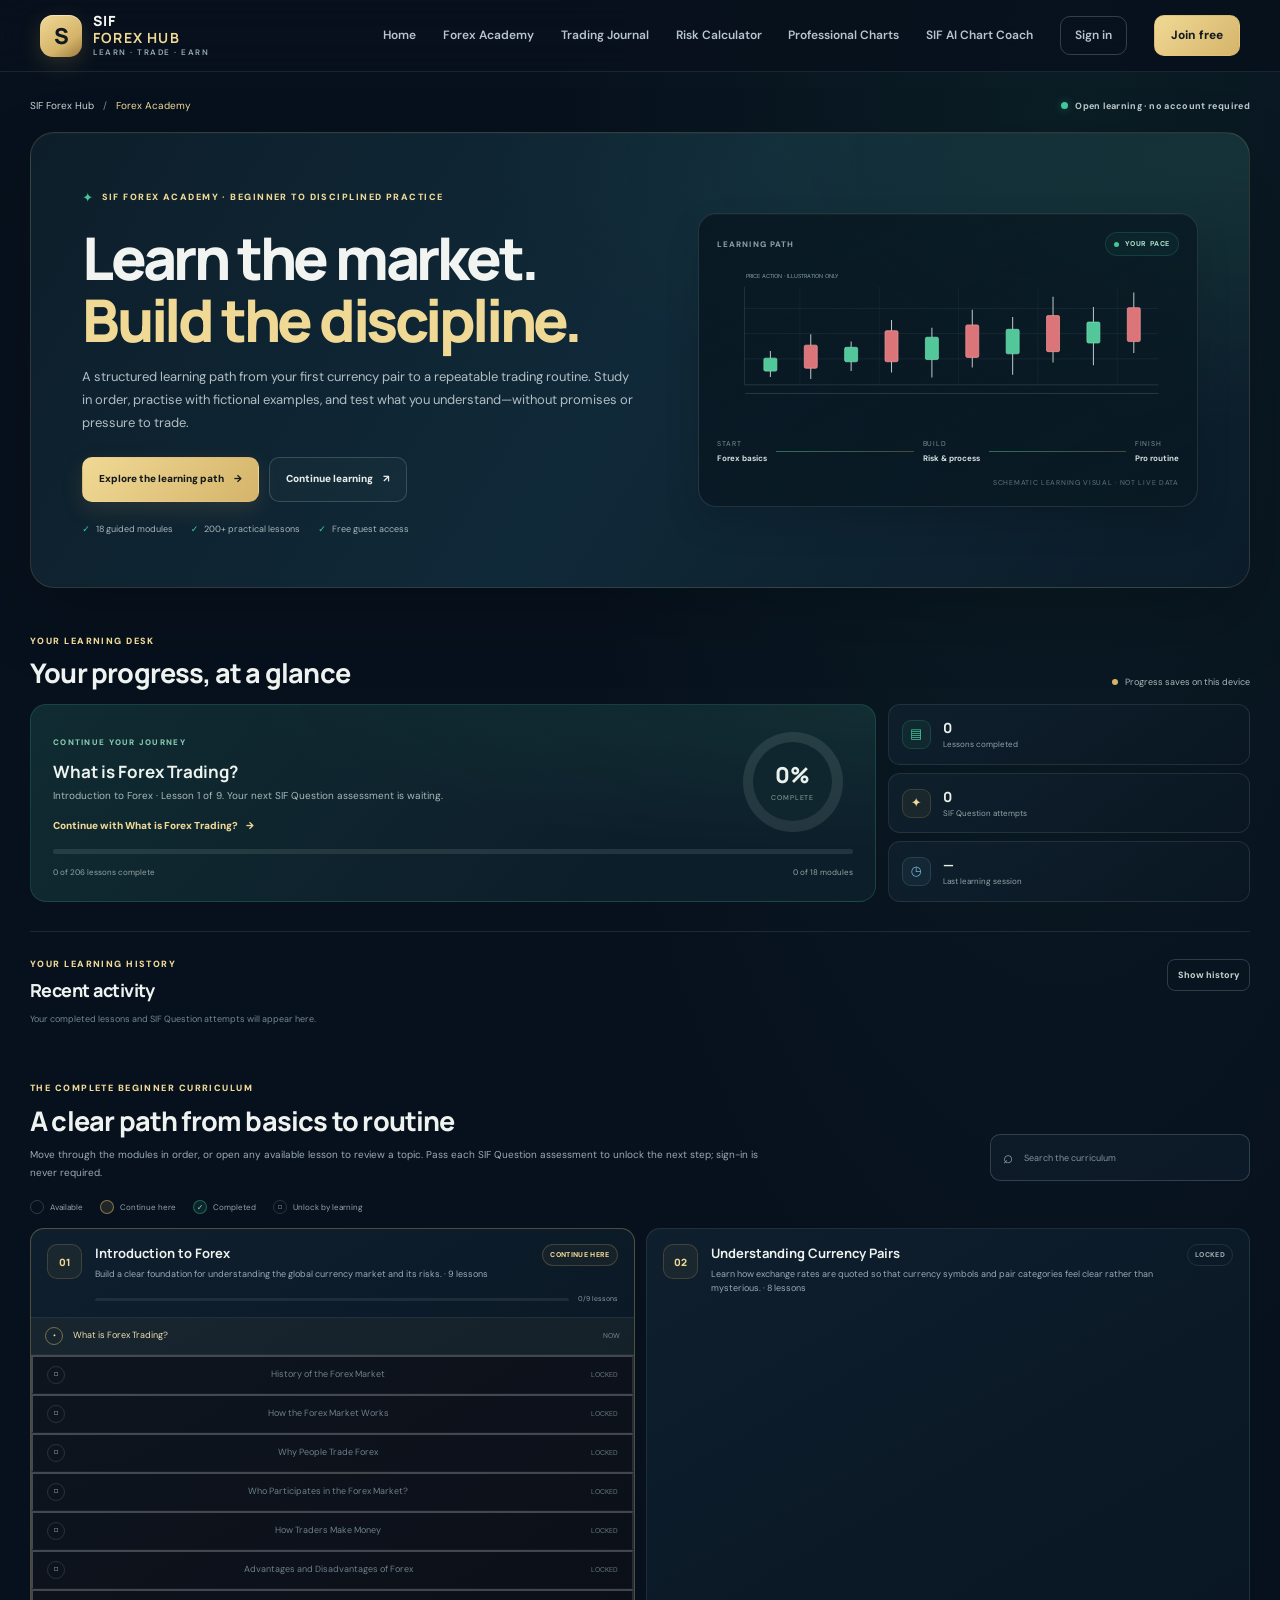
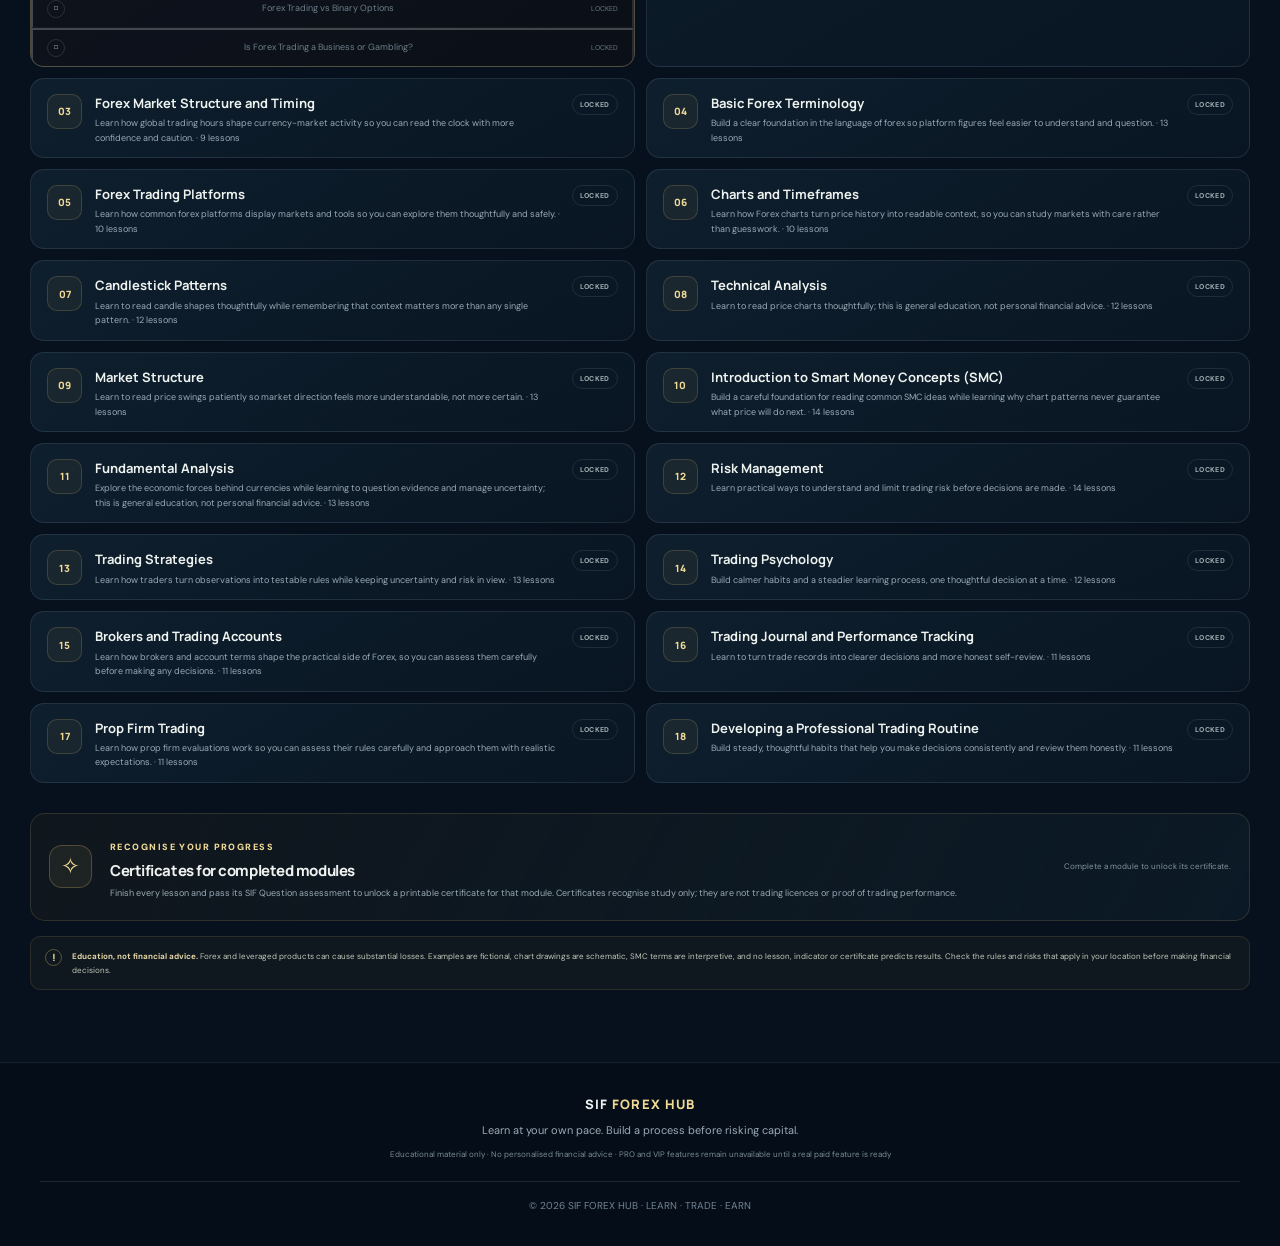
==== commit 51d58ee1: "Update feature lineup and remove retired tools" ====
--- a/academy.html
+++ b/academy.html
@@ -22,12 +22,11 @@
   <button class="menu-toggle" type="button" aria-label="Open navigation" aria-controls="navigation" aria-expanded="false">☰</button>
   <nav id="navigation" aria-label="Main navigation">
     <a href="index.html">Home</a>
-    <a href="academy.html" aria-current="page">Academy</a>
-    <a href="sif-question.html">SIF Question</a>
-    <a href="charts.html">Charts</a>
-    <a href="simulator.html">Simulator</a>
-    <a href="calculator.html">Risk calculator</a>
-    <a href="journal.html">Journal</a>
+    <a href="academy.html" aria-current="page">Forex Academy</a>
+    <a href="journal.html">Trading Journal</a>
+    <a href="calculator.html">Risk Calculator</a>
+    <a href="charts.html">Professional Charts</a>
+    <a href="charts.html#ai-coach">SIF AI Chart Coach</a>
     <a href="login.html" class="nav-login">Sign in</a>
     <a href="register.html" class="nav-register">Join free</a>
   </nav>
--- a/style.css
+++ b/style.css
@@ -25,7 +25,7 @@
 }
 
 * { box-sizing: border-box; }
-html { scroll-behavior: smooth; scroll-padding-top: 92px; }
+html { scroll-behavior: smooth; scroll-padding-top: 92px; overflow-x: clip; }
 body {
   min-width: 320px;
   margin: 0;
@@ -232,7 +232,10 @@
 .section-heading > span, .about-content > span { display: block; color: var(--gold); font-size: 10px; font-weight: 800; letter-spacing: .2em; }
 .section-heading h2, .about-content h2, .cta-section h2 { margin: 12px 0 10px; color: #f0f4f3; font: 750 clamp(27px, 3.4vw, 42px)/1.18 'Manrope', sans-serif; letter-spacing: -.035em; }
 .section-heading p, .about-content p, .cta-section p { margin: 0; color: var(--muted); font-size: 14px; line-height: 1.75; }
-.features-grid { display: grid; grid-template-columns: repeat(4, minmax(0,1fr)); gap: 14px; }
+.features-grid { display: grid; grid-template-columns: repeat(6, minmax(0,1fr)); gap: 14px; }
+.features-grid > .feature-card { grid-column: span 2; }
+.features-grid > .feature-card:nth-child(4) { grid-column: 2 / span 2; }
+.features-grid > .feature-card:nth-child(5) { grid-column: 4 / span 2; }
 .feature-card, .page-dashboard .card {
   position: relative;
   min-width: 0;
@@ -292,9 +295,8 @@
 .container { width: min(100% - 48px, 1040px); margin: 0 auto; padding: 46px 0 68px; }
 .page-academy .container { width: min(100% - 48px, 930px); }
 .page-dashboard .container { width: min(100% - 48px, 1120px); padding-top: 36px; }
-.page-simulator .container { width: min(100% - 48px, 1100px); }
 .page-journal .container { width: min(100% - 48px, 1000px); }
-.page-calculator h1, .page-charts h1, .page-journal h1, .page-simulator h1 { margin: 0 0 9px; color: #f2f5f3; font: 800 clamp(30px, 4vw, 43px)/1.15 'Manrope', sans-serif; letter-spacing: -.04em; }
+.page-calculator h1, .page-charts h1, .page-journal h1 { margin: 0 0 9px; color: #f2f5f3; font: 800 clamp(30px, 4vw, 43px)/1.15 'Manrope', sans-serif; letter-spacing: -.04em; }
 .subtitle { max-width: 780px; margin: 0 0 26px; color: var(--muted); font-size: 13px; line-height: 1.75; }
 .page-academy .hero { margin-bottom: 18px; padding: 26px 28px; border: 1px solid var(--line); border-radius: 20px; background: radial-gradient(ellipse at 100% 0%, rgba(51,118,98,.2), transparent 58%), linear-gradient(135deg,#11293a,#0d1d2c); }
 .page-academy .hero h1 { max-width: 760px; margin: 8px 0 12px; font-size: clamp(32px, 4.6vw, 51px); }
@@ -379,12 +381,11 @@
 .result-item:last-child { border-bottom: 0; }
 .result-item strong { color: #eff4f0; text-align: right; }
 .page-calculator .error { grid-column: 1/-1; display: none; color: #ffabb1; font-size: 11px; }
-.guided-note, .guided-next-step, .note { margin: 15px 0; padding: 15px 16px; border: 1px solid var(--line); border-radius: 12px; color: #b9c5ca; background: rgba(15,33,48,.92); font-size: 11px; line-height: 1.75; }
+.guided-note, .note { margin: 15px 0; padding: 15px 16px; border: 1px solid var(--line); border-radius: 12px; color: #b9c5ca; background: rgba(15,33,48,.92); font-size: 11px; line-height: 1.75; }
 .guided-note { border-color: rgba(213,180,106,.25); background: rgba(213,180,106,.055); }
-.guided-note strong, .guided-next-step strong, .note strong { color: var(--gold-bright); }
-.guided-note p, .guided-next-step p { margin: 6px 0 0; }
-.guided-note a, .guided-next-step a { display: inline-flex; margin-top: 8px; color: var(--green); font-size: 11px; font-weight: 800; }
-.guided-next-step { display: none; grid-column: 1/-1; }
+.guided-note strong, .note strong { color: var(--gold-bright); }
+.guided-note p { margin: 6px 0 0; }
+.guided-note a { display: inline-flex; margin-top: 8px; color: var(--green); font-size: 11px; font-weight: 800; }
 .note { border-left: 2px solid var(--gold); }
 .page-calculator footer, .page-charts footer, .page-journal footer { margin-top: 0; }
 
@@ -412,7 +413,10 @@
 .page-dashboard .welcome p { position: relative; z-index: 1; max-width: 700px; margin: 6px 0; color: #b5c3c9; font-size: 12px; }
 .page-dashboard .membership { position: relative; z-index: 1; display: inline-flex; margin-top: 11px; padding: 6px 11px; border: 1px solid rgba(213,180,106,.3); border-radius: 99px; color: var(--gold-bright); background: rgba(213,180,106,.08); font-size: 9px; font-weight: 900; letter-spacing: .1em; }
 .page-dashboard .section-title { margin: 24px 0 13px; color: #f0f4f2; font: 750 21px 'Manrope',sans-serif; }
-.page-dashboard .grid { display: grid; grid-template-columns: repeat(4,minmax(0,1fr)); gap: 12px; }
+.page-dashboard .grid { display: grid; grid-template-columns: repeat(6,minmax(0,1fr)); gap: 12px; }
+.page-dashboard .grid > .card { grid-column: span 2; }
+.page-dashboard .grid > .card:nth-child(4) { grid-column: 2 / span 2; }
+.page-dashboard .grid > .card:nth-child(5) { grid-column: 4 / span 2; }
 .page-dashboard .card { display: block; text-decoration: none; color: var(--ink); }
 .page-dashboard .card p { min-height: 42px; }
 .page-dashboard .card .availability { display: inline-flex; margin-top: 11px; padding: 4px 7px; border: 1px solid var(--line); border-radius: 99px; color: var(--muted); font-size: 8px; font-weight: 800; text-transform: uppercase; letter-spacing: .07em; }
@@ -428,35 +432,6 @@
 .page-dashboard .profile-notice button, .page-dashboard .loading button { border: 1px solid var(--line-strong); border-radius: 8px; padding: 8px 11px; color: var(--gold-bright); background: rgba(213,180,106,.08); font-size: 10px; font-weight: 800; }
 .page-dashboard .loading { padding: 55px 20px; color: var(--gold-bright); text-align: center; font-size: 13px; }
 .page-dashboard footer { margin-top: 0; }
-
-/* Simulator */
-.page-simulator > header:not(.site-header) { }
-.page-simulator .container { padding-top: 28px; }
-.page-simulator .card { min-width: 0; margin: 13px 0; padding: clamp(16px,2.5vw,22px); border: 1px solid var(--line); border-radius: 15px; background: linear-gradient(150deg,rgba(15,33,48,.97),rgba(9,21,33,.96)); box-shadow: 0 12px 32px rgba(0,0,0,.12); }
-.page-simulator .card h3 { margin: 0 0 13px; color: #f0f4f2; font: 700 16px 'Manrope',sans-serif; }
-.page-simulator .small { color: var(--muted); font-size: 10px; line-height: 1.65; }
-.page-simulator .balance { color: var(--green); font: 800 clamp(28px,4vw,38px) 'Manrope',sans-serif; }
-.page-simulator .grid { display: grid; grid-template-columns: repeat(4,minmax(0,1fr)); gap: 12px; }
-.page-simulator label { display: block; margin: 6px 0; color: #b9c5c9; font-size: 10px; font-weight: 700; }
-.page-simulator input, .page-simulator select, .page-journal input, .page-journal select, .page-journal textarea, .page-auth input { width: 100%; min-width: 0; padding: 11px 12px; border: 1px solid var(--line-strong); border-radius: 9px; color: var(--ink); background: #071522; font-size: 11px; }
-.page-simulator button, .page-journal button { min-height: 39px; border-radius: 9px; font-size: 10px; font-weight: 800; }
-.page-simulator .update { margin-top: 12px; padding: 9px 14px; border: 1px solid rgba(213,180,106,.32); color: var(--gold-bright); background: rgba(213,180,106,.08); }
-.page-simulator .actions { display: flex; flex-wrap: wrap; gap: 9px; margin: 12px 0; }
-.page-simulator .buy { padding: 10px 17px; border: 1px solid var(--green); color: #081915; background: var(--green); }
-.page-simulator .sell { padding: 10px 17px; border: 1px solid rgba(237,121,129,.55); color: #ffdfe0; background: rgba(125,40,50,.25); }
-.page-simulator .profit { color: var(--green); }
-.page-simulator .loss { color: var(--red); }
-.page-simulator .table-wrap { width: 100%; overflow-x: auto; border: 1px solid var(--line); border-radius: 10px; }
-.page-simulator table { width: 100%; border-collapse: collapse; min-width: 640px; }
-.page-simulator th, .page-simulator td { padding: 10px 11px; border-bottom: 1px solid var(--line); text-align: left; white-space: nowrap; font-size: 10px; }
-.page-simulator th { color: var(--muted); background: rgba(255,255,255,.025); font-weight: 700; }
-.page-simulator td { color: #dce4e2; }
-.page-simulator .close { padding: 6px 9px; border: 1px solid var(--line-strong); color: var(--gold-bright); background: transparent; }
-.page-simulator .empty { padding: 18px; color: var(--muted); text-align: center; }
-.page-simulator .notice { margin: 14px 0; padding: 13px 15px; border: 1px solid rgba(213,180,106,.2); border-left: 2px solid var(--gold); border-radius: 10px; color: #c7d1d1; background: rgba(213,180,106,.05); font-size: 10px; line-height: 1.7; }
-.page-simulator .notice p { margin: 7px 0 0; }
-.page-simulator .notice a { display: inline-flex; margin-top: 7px; color: var(--green); font-weight: 800; }
-.page-simulator .reset { display: block; margin: 15px auto; padding: 9px 13px; border: 1px solid rgba(237,121,129,.32); color: #f0a8ad; background: rgba(125,40,50,.13); }
 
 /* Personal journal */
 .page-journal .container > h1 { margin-bottom: 6px; }
@@ -510,7 +485,11 @@
 
 @media (max-width: 1000px) {
   .features-grid { grid-template-columns: repeat(2,minmax(0,1fr)); }
+  .features-grid > .feature-card { grid-column: auto; }
+  .features-grid > .feature-card:nth-child(5) { grid-column: 1 / -1; width: calc(50% - 7px); justify-self: center; }
   .page-dashboard .grid { grid-template-columns: repeat(2,minmax(0,1fr)); }
+  .page-dashboard .grid > .card { grid-column: auto; }
+  .page-dashboard .grid > .card:nth-child(5) { grid-column: 1 / -1; width: calc(50% - 6px); justify-self: center; }
   .page-home .hero { gap: 32px; }
 }
 @media (max-width: 760px) {
@@ -541,11 +520,10 @@
   .features-section, .pricing-section, .faq-section, .support-section { width: min(100% - 40px, var(--page-width)); padding: 54px 0; }
   .pricing-grid { grid-template-columns: 1fr; }
   .price-card { padding: 23px; }
-  .page-academy .container, .page-dashboard .container, .page-simulator .container, .page-journal .container, .container { width: min(100% - 40px, 1040px); padding-top: 28px; }
+  .page-academy .container, .page-dashboard .container, .page-journal .container, .container { width: min(100% - 40px, 1040px); padding-top: 28px; }
   .page-dashboard .container { padding-top: 25px; }
   .guided-exercise-grid { grid-template-columns: 1fr; }
   .tools { grid-template-columns: repeat(2,minmax(0,1fr)); }
-  .page-simulator .grid { grid-template-columns: repeat(2,minmax(0,1fr)); }
   .page-dashboard .dashboard-panels { grid-template-columns: 1fr; }
 }
 @media (max-width: 520px) {
@@ -561,6 +539,7 @@
   .market-card { padding: 11px; }
   .dashboard-chart, .dashboard-chart .tradingview-widget-container, .dashboard-chart .tradingview-widget-container__widget, .dashboard-chart iframe { min-height: 250px; }
   .features-grid { grid-template-columns: 1fr; }
+  .features-grid > .feature-card, .features-grid > .feature-card:nth-child(5) { grid-column: auto; width: auto; }
   .feature-card p { min-height: 0; }
   .section-heading h2 { font-size: 29px; }
   .path-summary { grid-template-columns: 1fr; }
@@ -573,12 +552,12 @@
   .challenge-notice { flex-direction: column; align-items: start; }
   .page-calculator .calculator { grid-template-columns: 1fr; }
   .page-calculator .calculator > label { margin-top: 5px; }
-  .page-calculator .calculator > button, .page-calculator .results, .page-calculator .error, .guided-next-step { grid-column: 1; }
+  .page-calculator .calculator > button, .page-calculator .results, .page-calculator .error { grid-column: 1; }
   .tools { grid-template-columns: 1fr; }
   .page-charts .chart-box { height: 440px; }
   .page-dashboard .grid { grid-template-columns: 1fr; }
+  .page-dashboard .grid > .card, .page-dashboard .grid > .card:nth-child(5) { grid-column: auto; width: auto; }
   .page-dashboard .welcome::after { right: -10px; font-size: 150px; }
-  .page-simulator .grid { grid-template-columns: 1fr; }
   .page-journal .stats { grid-template-columns: 1fr; }
   .page-journal .form-grid { grid-template-columns: 1fr; }
   .page-journal .form-grid .full { grid-column: 1; }
